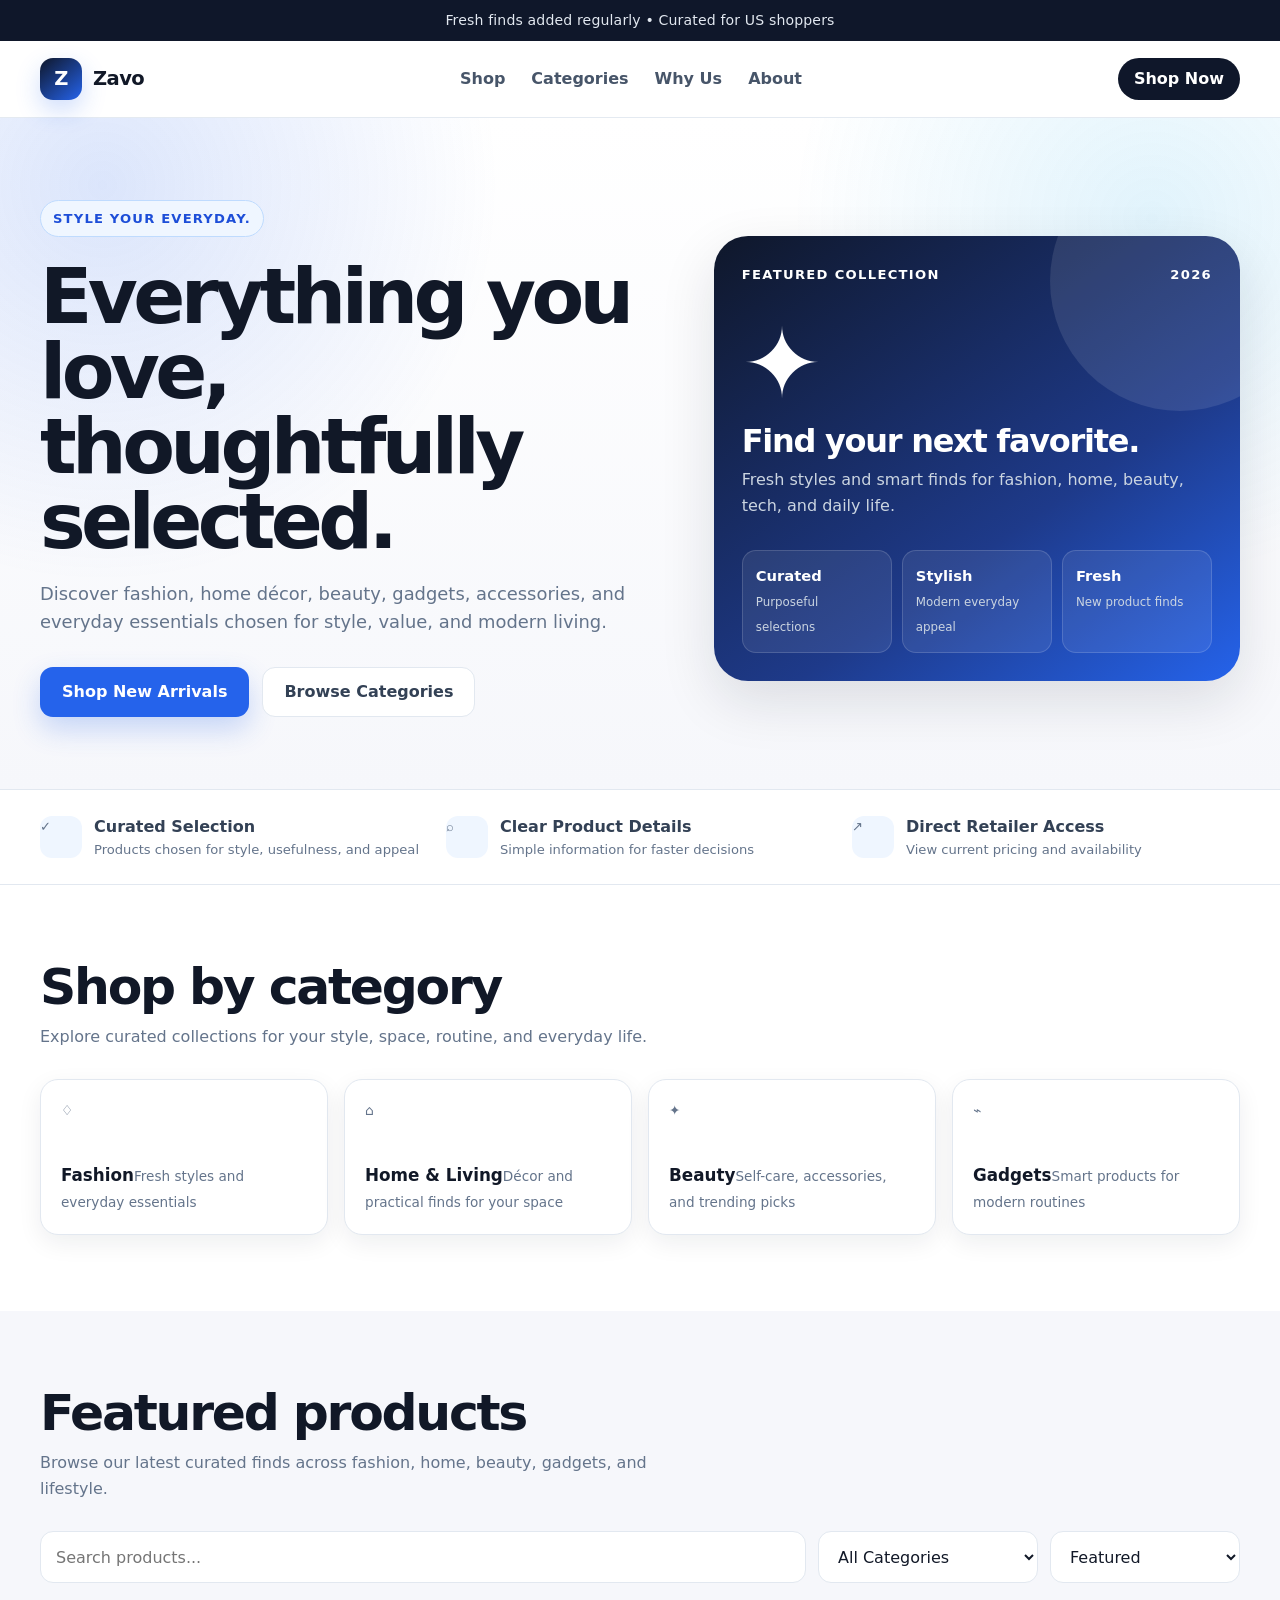
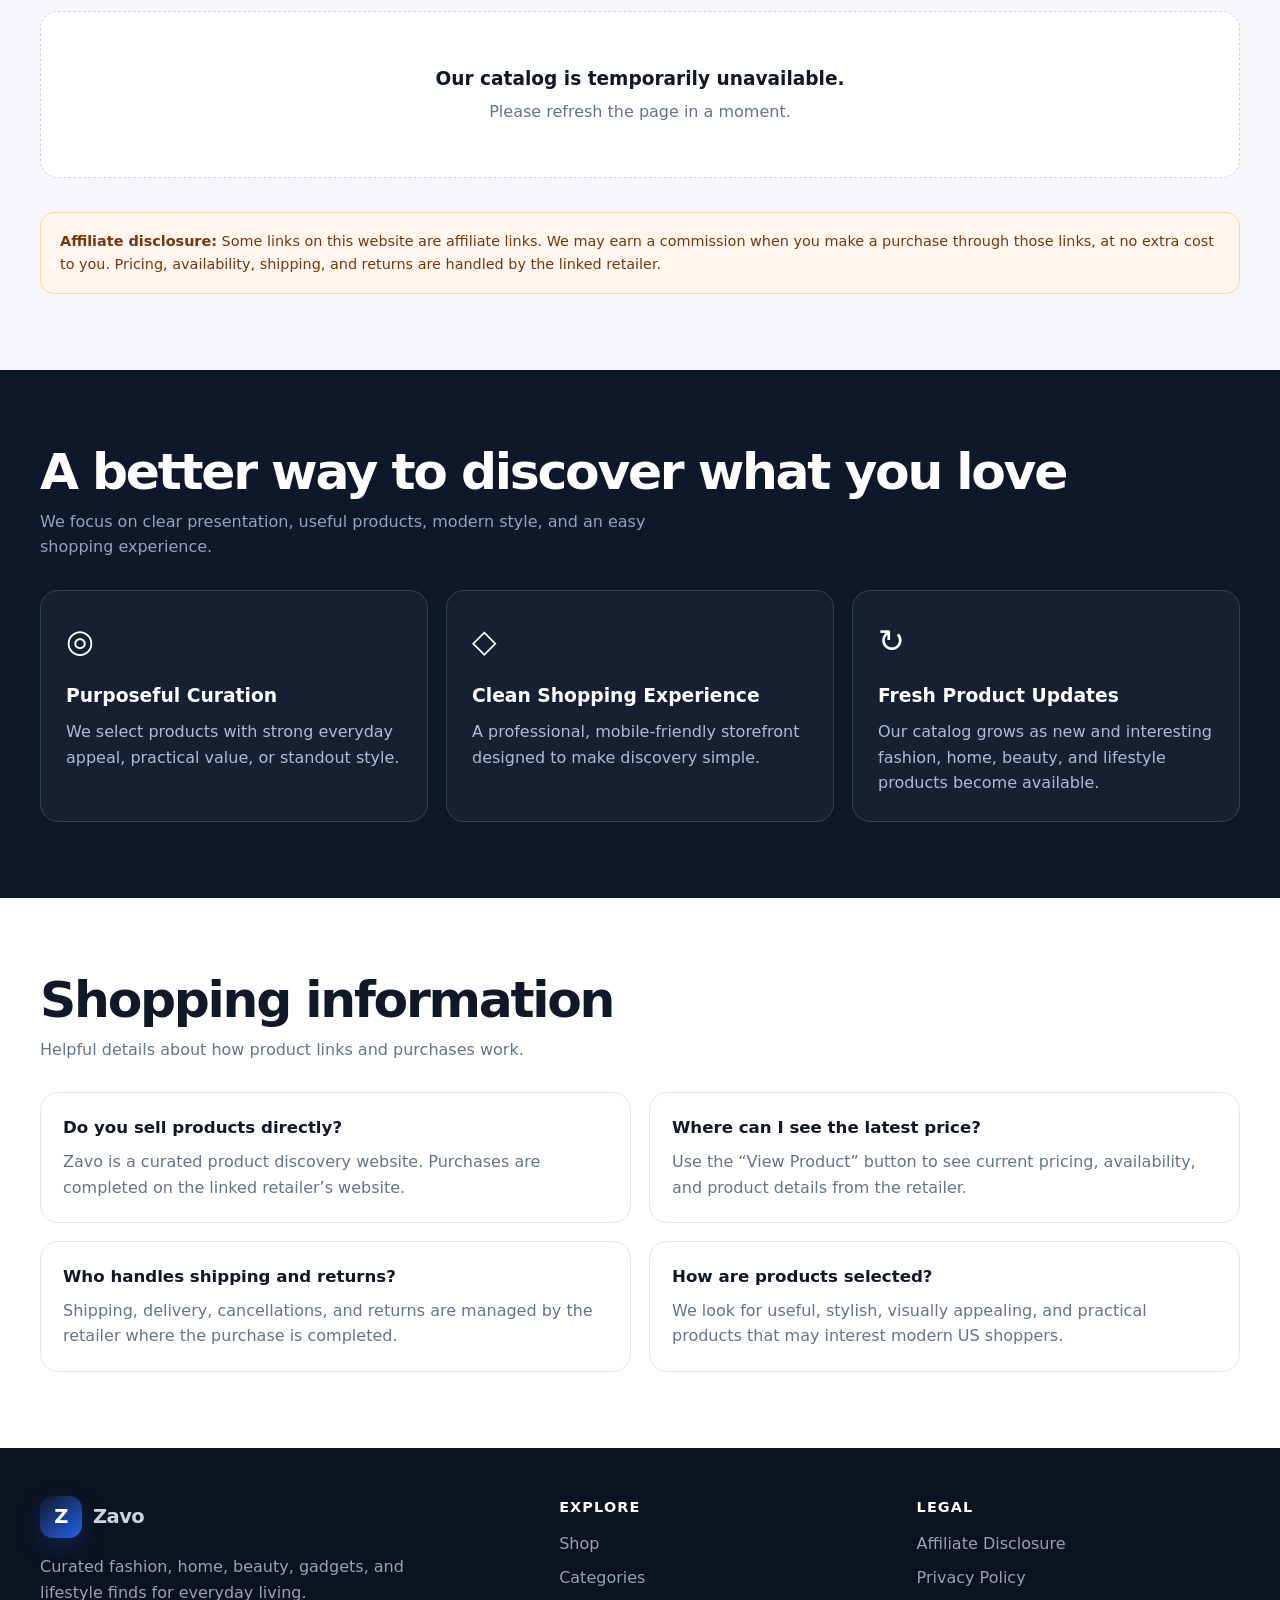
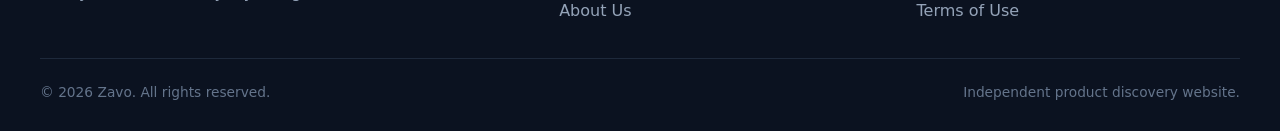
==== index.html @ 2c09951b "Rebrand storefront to Zavo" ====
<!DOCTYPE html>
<html lang="en">
<head>
  <meta charset="UTF-8">
  <meta name="viewport" content="width=device-width, initial-scale=1.0">
  <meta name="description" content="Shop curated fashion, home, beauty, gadgets, and everyday lifestyle products selected for US shoppers.">
  <meta name="robots" content="index, follow">
  <meta property="og:title" content="Zavo | Style Your Everyday">
  <meta property="og:description" content="Discover fashion, home, beauty, gadgets, and lifestyle finds for modern everyday living.">
  <meta property="og:type" content="website">
  <meta name="theme-color" content="#0f172a">
  <title>Zavo | Style Your Everyday</title>
  <link rel="stylesheet" href="styles.css">
  <script type="application/ld+json">
  {
    "@context": "https://schema.org",
    "@type": "WebSite",
    "name": "Zavo",
    "description": "Curated fashion, home, beauty, gadgets, and lifestyle products for everyday living."
  }
  </script>
</head>
<body>
  <div class="announcement">Fresh finds added regularly • Curated for US shoppers</div>

  <header class="site-header">
    <div class="container header-inner">
      <a class="brand" href="index.html" aria-label="Zavo home">
        <span class="brand-mark">Z</span>
        <span>Zavo</span>
      </a>

      <nav class="nav-links" aria-label="Main navigation">
        <a href="#shop">Shop</a>
        <a href="#categories">Categories</a>
        <a href="#why-us">Why Us</a>
        <a href="about.html">About</a>
      </nav>

      <a class="header-cta" href="#shop">Shop Now</a>
    </div>
  </header>

  <main>
    <section class="hero">
      <div class="container hero-grid">
        <div>
          <span class="kicker">Style your everyday.</span>
          <h1>Everything you love, thoughtfully selected.</h1>
          <p class="hero-copy">Discover fashion, home décor, beauty, gadgets, accessories, and everyday essentials chosen for style, value, and modern living.</p>
          <div class="actions">
            <a class="btn btn-primary" href="#shop">Shop New Arrivals</a>
            <a class="btn btn-secondary" href="#categories">Browse Categories</a>
          </div>
        </div>

        <div class="hero-showcase" aria-label="Featured Zavo collection">
          <div class="showcase-top">
            <span>Featured Collection</span>
            <span>2026</span>
          </div>
          <div class="showcase-main">
            <div class="showcase-icon">✦</div>
            <h2>Find your next favorite.</h2>
            <p>Fresh styles and smart finds for fashion, home, beauty, tech, and daily life.</p>
          </div>
          <div class="showcase-foot">
            <div class="showcase-stat"><strong>Curated</strong><span>Purposeful selections</span></div>
            <div class="showcase-stat"><strong>Stylish</strong><span>Modern everyday appeal</span></div>
            <div class="showcase-stat"><strong>Fresh</strong><span>New product finds</span></div>
          </div>
        </div>
      </div>
    </section>

    <section class="trust-strip" aria-label="Shopping information">
      <div class="container trust-grid">
        <div class="trust-item"><span class="trust-icon">✓</span><div>Curated Selection<span>Products chosen for style, usefulness, and appeal</span></div></div>
        <div class="trust-item"><span class="trust-icon">⌕</span><div>Clear Product Details<span>Simple information for faster decisions</span></div></div>
        <div class="trust-item"><span class="trust-icon">↗</span><div>Direct Retailer Access<span>View current pricing and availability</span></div></div>
      </div>
    </section>

    <section id="categories" class="section section-white">
      <div class="container">
        <div class="section-head">
          <div>
            <h2>Shop by category</h2>
            <p>Explore curated collections for your style, space, routine, and everyday life.</p>
          </div>
        </div>

        <div class="category-grid">
          <a class="category-card" href="#shop" data-category="Fashion">
            <span class="category-icon">♢</span>
            <div><strong>Fashion</strong><span>Fresh styles and everyday essentials</span></div>
          </a>
          <a class="category-card" href="#shop" data-category="Home & Living">
            <span class="category-icon">⌂</span>
            <div><strong>Home & Living</strong><span>Décor and practical finds for your space</span></div>
          </a>
          <a class="category-card" href="#shop" data-category="Beauty">
            <span class="category-icon">✦</span>
            <div><strong>Beauty</strong><span>Self-care, accessories, and trending picks</span></div>
          </a>
          <a class="category-card" href="#shop" data-category="Gadgets">
            <span class="category-icon">⌁</span>
            <div><strong>Gadgets</strong><span>Smart products for modern routines</span></div>
          </a>
        </div>
      </div>
    </section>

    <section id="shop" class="section">
      <div class="container">
        <div class="section-head">
          <div>
            <h2>Featured products</h2>
            <p>Browse our latest curated finds across fashion, home, beauty, gadgets, and lifestyle.</p>
          </div>
        </div>

        <div class="shop-toolbar" aria-label="Product filters">
          <input id="searchInput" class="field" type="search" placeholder="Search products..." aria-label="Search products">
          <select id="categoryFilter" class="field" aria-label="Filter by category">
            <option value="all">All Categories</option>
          </select>
          <select id="sortFilter" class="field" aria-label="Sort products">
            <option value="featured">Featured</option>
            <option value="az">Name: A–Z</option>
            <option value="za">Name: Z–A</option>
            <option value="category">By Category</option>
          </select>
        </div>

        <div id="productsGrid" class="products-grid" aria-live="polite">
          <div class="empty-state"><strong>Loading our latest products...</strong>Please wait a moment.</div>
        </div>

        <div class="disclosure-note">
          <strong>Affiliate disclosure:</strong> Some links on this website are affiliate links. We may earn a commission when you make a purchase through those links, at no extra cost to you. Pricing, availability, shipping, and returns are handled by the linked retailer.
        </div>
      </div>
    </section>

    <section id="why-us" class="section section-dark">
      <div class="container">
        <div class="section-head">
          <div>
            <h2>A better way to discover what you love</h2>
            <p>We focus on clear presentation, useful products, modern style, and an easy shopping experience.</p>
          </div>
        </div>

        <div class="value-grid">
          <article class="value-card">
            <div class="value-icon">◎</div>
            <h3>Purposeful Curation</h3>
            <p>We select products with strong everyday appeal, practical value, or standout style.</p>
          </article>
          <article class="value-card">
            <div class="value-icon">◇</div>
            <h3>Clean Shopping Experience</h3>
            <p>A professional, mobile-friendly storefront designed to make discovery simple.</p>
          </article>
          <article class="value-card">
            <div class="value-icon">↻</div>
            <h3>Fresh Product Updates</h3>
            <p>Our catalog grows as new and interesting fashion, home, beauty, and lifestyle products become available.</p>
          </article>
        </div>
      </div>
    </section>

    <section class="section section-white">
      <div class="container">
        <div class="section-head">
          <div>
            <h2>Shopping information</h2>
            <p>Helpful details about how product links and purchases work.</p>
          </div>
        </div>

        <div class="faq-grid">
          <article class="faq-card">
            <h3>Do you sell products directly?</h3>
            <p>Zavo is a curated product discovery website. Purchases are completed on the linked retailer’s website.</p>
          </article>
          <article class="faq-card">
            <h3>Where can I see the latest price?</h3>
            <p>Use the “View Product” button to see current pricing, availability, and product details from the retailer.</p>
          </article>
          <article class="faq-card">
            <h3>Who handles shipping and returns?</h3>
            <p>Shipping, delivery, cancellations, and returns are managed by the retailer where the purchase is completed.</p>
          </article>
          <article class="faq-card">
            <h3>How are products selected?</h3>
            <p>We look for useful, stylish, visually appealing, and practical products that may interest modern US shoppers.</p>
          </article>
        </div>
      </div>
    </section>
  </main>

  <footer class="site-footer">
    <div class="container">
      <div class="footer-grid">
        <div class="footer-brand">
          <a class="brand" href="index.html"><span class="brand-mark">Z</span><span>Zavo</span></a>
          <p>Curated fashion, home, beauty, gadgets, and lifestyle finds for everyday living.</p>
        </div>
        <div>
          <h3 class="footer-title">Explore</h3>
          <div class="footer-links">
            <a href="#shop">Shop</a>
            <a href="#categories">Categories</a>
            <a href="about.html">About Us</a>
          </div>
        </div>
        <div>
          <h3 class="footer-title">Legal</h3>
          <div class="footer-links">
            <a href="disclosure.html">Affiliate Disclosure</a>
            <a href="privacy.html">Privacy Policy</a>
            <a href="terms.html">Terms of Use</a>
          </div>
        </div>
      </div>
      <div class="footer-bottom">
        <span>© <span id="year"></span> Zavo. All rights reserved.</span>
        <span>Independent product discovery website.</span>
      </div>
    </div>
  </footer>

  <script src="site.js" defer></script>
</body>
</html>
---- styles.css ----
:root {
  --bg: #f6f7fb;
  --surface: #ffffff;
  --surface-soft: #f1f4f8;
  --text: #111827;
  --muted: #64748b;
  --line: #e2e8f0;
  --brand: #0f172a;
  --accent: #2563eb;
  --accent-dark: #1d4ed8;
  --success: #0f766e;
  --radius-sm: 12px;
  --radius: 18px;
  --radius-lg: 28px;
  --shadow-sm: 0 8px 24px rgba(15, 23, 42, 0.07);
  --shadow: 0 20px 55px rgba(15, 23, 42, 0.12);
}

* { box-sizing: border-box; }
html { scroll-behavior: smooth; }
body {
  margin: 0;
  color: var(--text);
  background: var(--bg);
  font-family: Inter, ui-sans-serif, system-ui, -apple-system, BlinkMacSystemFont, "Segoe UI", sans-serif;
  line-height: 1.6;
}
a { color: inherit; text-decoration: none; }
img { display: block; width: 100%; }
button, input, select { font: inherit; }
button, a { -webkit-tap-highlight-color: transparent; }

.container { width: min(1200px, calc(100% - 32px)); margin-inline: auto; }
.announcement {
  padding: 9px 16px;
  text-align: center;
  color: #e2e8f0;
  background: var(--brand);
  font-size: 0.88rem;
  letter-spacing: 0.01em;
}

.site-header {
  position: sticky;
  top: 0;
  z-index: 50;
  background: rgba(255, 255, 255, 0.94);
  border-bottom: 1px solid rgba(226, 232, 240, 0.9);
  backdrop-filter: blur(16px);
}
.header-inner {
  min-height: 76px;
  display: flex;
  align-items: center;
  justify-content: space-between;
  gap: 24px;
}
.brand {
  display: inline-flex;
  align-items: center;
  gap: 11px;
  font-weight: 850;
  letter-spacing: -0.03em;
  font-size: 1.22rem;
}
.brand-mark {
  width: 42px;
  height: 42px;
  display: grid;
  place-items: center;
  border-radius: 13px;
  color: #fff;
  background: linear-gradient(140deg, #0f172a, #2563eb);
  box-shadow: 0 10px 24px rgba(37, 99, 235, 0.22);
}
.nav-links { display: flex; align-items: center; gap: 26px; color: #475569; font-weight: 650; }
.nav-links a:hover { color: var(--accent); }
.header-cta {
  display: inline-flex;
  align-items: center;
  justify-content: center;
  min-height: 42px;
  padding: 0 16px;
  border-radius: 999px;
  color: #fff;
  background: var(--brand);
  font-weight: 750;
}

.hero {
  overflow: hidden;
  background:
    radial-gradient(circle at 8% 10%, rgba(37, 99, 235, 0.16), transparent 30%),
    radial-gradient(circle at 90% 15%, rgba(14, 165, 233, 0.12), transparent 28%),
    linear-gradient(180deg, #ffffff 0%, #f6f7fb 100%);
}
.hero-grid {
  min-height: 620px;
  padding: 82px 0 72px;
  display: grid;
  grid-template-columns: 1.08fr 0.92fr;
  align-items: center;
  gap: 56px;
}
.kicker {
  display: inline-flex;
  align-items: center;
  gap: 8px;
  padding: 7px 12px;
  border: 1px solid #bfdbfe;
  border-radius: 999px;
  color: #1d4ed8;
  background: #eff6ff;
  font-size: 0.82rem;
  font-weight: 850;
  text-transform: uppercase;
  letter-spacing: 0.09em;
}
h1, h2, h3 { color: var(--text); }
h1 {
  max-width: 760px;
  margin: 22px 0 20px;
  font-size: clamp(2.7rem, 6vw, 5.25rem);
  line-height: 0.98;
  letter-spacing: -0.06em;
}
.hero-copy { max-width: 690px; margin: 0 0 30px; color: var(--muted); font-size: 1.12rem; }
.actions { display: flex; flex-wrap: wrap; gap: 13px; }
.btn {
  min-height: 50px;
  padding: 0 21px;
  display: inline-flex;
  align-items: center;
  justify-content: center;
  gap: 8px;
  border: 1px solid transparent;
  border-radius: 13px;
  cursor: pointer;
  font-weight: 800;
  transition: transform 0.2s ease, box-shadow 0.2s ease, background 0.2s ease;
}
.btn:hover { transform: translateY(-2px); }
.btn-primary { color: #fff; background: var(--accent); box-shadow: 0 12px 28px rgba(37, 99, 235, 0.24); }
.btn-primary:hover { background: var(--accent-dark); }
.btn-secondary { color: #334155; background: #fff; border-color: var(--line); }

.hero-showcase {
  position: relative;
  min-height: 445px;
  padding: 28px;
  display: flex;
  flex-direction: column;
  justify-content: space-between;
  overflow: hidden;
  color: #fff;
  border-radius: 34px;
  background: linear-gradient(145deg, #0f172a, #1e3a8a 62%, #2563eb);
  box-shadow: var(--shadow);
}
.hero-showcase::before {
  content: "";
  position: absolute;
  width: 260px;
  height: 260px;
  right: -70px;
  top: -85px;
  border-radius: 50%;
  background: rgba(255, 255, 255, 0.1);
}
.showcase-top, .showcase-main, .showcase-foot { position: relative; z-index: 1; }
.showcase-top { display: flex; justify-content: space-between; gap: 12px; font-size: 0.82rem; font-weight: 800; text-transform: uppercase; letter-spacing: 0.1em; }
.showcase-icon { font-size: 6rem; line-height: 1; }
.showcase-main h2 { margin: 12px 0 8px; color: #fff; font-size: 2rem; line-height: 1.08; letter-spacing: -0.04em; }
.showcase-main p { margin: 0; color: #cbd5e1; }
.showcase-foot { display: grid; grid-template-columns: repeat(3, 1fr); gap: 10px; }
.showcase-stat { padding: 13px; border: 1px solid rgba(255,255,255,0.15); border-radius: 14px; background: rgba(255,255,255,0.08); }
.showcase-stat strong { display: block; font-size: 0.92rem; }
.showcase-stat span { color: #cbd5e1; font-size: 0.74rem; }

.trust-strip { background: #fff; border-block: 1px solid var(--line); }
.trust-grid { min-height: 94px; display: grid; grid-template-columns: repeat(3, 1fr); align-items: center; gap: 18px; }
.trust-item { display: flex; align-items: center; gap: 12px; color: #334155; font-weight: 750; }
.trust-icon { width: 42px; height: 42px; display: grid; place-items: center; border-radius: 12px; background: #eff6ff; }
.trust-item span { display: block; color: var(--muted); font-size: 0.82rem; font-weight: 500; }

.section { padding: 76px 0; }
.section-white { background: #fff; }
.section-dark { color: #fff; background: var(--brand); }
.section-head { display: flex; align-items: end; justify-content: space-between; gap: 28px; margin-bottom: 30px; }
.section-head h2 { margin: 0; font-size: clamp(2rem, 4vw, 3.15rem); line-height: 1.05; letter-spacing: -0.045em; }
.section-head p { max-width: 620px; margin: 10px 0 0; color: var(--muted); }
.section-dark .section-head h2 { color: #fff; }
.section-dark .section-head p { color: #94a3b8; }

.category-grid { display: grid; grid-template-columns: repeat(4, 1fr); gap: 16px; }
.category-card {
  min-height: 156px;
  padding: 20px;
  display: flex;
  flex-direction: column;
  justify-content: space-between;
  border: 1px solid var(--line);
  border-radius: var(--radius);
  background: var(--surface);
  box-shadow: var(--shadow-sm);
  transition: transform .2s ease, border-color .2s ease;
}
.category-card:hover { transform: translateY(-4px); border-color: #93c5fd; }
.category-icon { font-size: 2rem; }
.category-card strong { font-size: 1.05rem; }
.category-card span { color: var(--muted); font-size: .85rem; }

.shop-toolbar { display: grid; grid-template-columns: 1fr 220px 190px; gap: 12px; margin-bottom: 28px; }
.field {
  width: 100%;
  min-height: 52px;
  padding: 0 15px;
  color: var(--text);
  border: 1px solid var(--line);
  border-radius: 13px;
  outline: none;
  background: #fff;
}
.field:focus { border-color: #60a5fa; box-shadow: 0 0 0 4px rgba(37, 99, 235, 0.11); }

.products-grid { display: grid; grid-template-columns: repeat(3, minmax(0, 1fr)); gap: 24px; }
.product-card {
  display: flex;
  flex-direction: column;
  overflow: hidden;
  border: 1px solid var(--line);
  border-radius: var(--radius);
  background: var(--surface);
  box-shadow: var(--shadow-sm);
  transition: transform .22s ease, box-shadow .22s ease;
}
.product-card:hover { transform: translateY(-6px); box-shadow: var(--shadow); }
.product-media { position: relative; aspect-ratio: 4 / 3; overflow: hidden; background: var(--surface-soft); }
.product-media img { height: 100%; object-fit: cover; transition: transform .35s ease; }
.product-card:hover .product-media img { transform: scale(1.035); }
.product-badge { position: absolute; left: 14px; top: 14px; padding: 6px 10px; color: #fff; background: rgba(15,23,42,.9); border-radius: 999px; font-size: .72rem; font-weight: 850; text-transform: uppercase; letter-spacing: .06em; }
.product-body { padding: 20px; display: flex; flex-direction: column; flex: 1; }
.product-category { color: var(--accent); font-size: .76rem; font-weight: 850; text-transform: uppercase; letter-spacing: .08em; }
.product-title { margin: 7px 0 9px; font-size: 1.16rem; line-height: 1.35; letter-spacing: -.015em; }
.product-description { margin: 0 0 18px; color: var(--muted); font-size: .93rem; }
.product-meta { margin-top: auto; padding-top: 5px; display: flex; align-items: center; justify-content: space-between; gap: 12px; }
.product-price { font-weight: 850; color: #0f172a; }
.product-link { min-height: 42px; padding: 0 15px; }
.empty-state { grid-column: 1 / -1; padding: 52px 24px; text-align: center; color: var(--muted); border: 1px dashed #cbd5e1; border-radius: var(--radius); background: #fff; }
.empty-state strong { display: block; margin-bottom: 5px; color: var(--text); font-size: 1.16rem; }

.value-grid { display: grid; grid-template-columns: repeat(3, 1fr); gap: 18px; }
.value-card { padding: 25px; border: 1px solid #334155; border-radius: var(--radius); background: #172033; }
.value-card h3 { margin: 14px 0 8px; color: #fff; }
.value-card p { margin: 0; color: #aebbd0; }
.value-icon { font-size: 2rem; }

.faq-grid { display: grid; grid-template-columns: repeat(2, 1fr); gap: 18px; }
.faq-card { padding: 22px; border: 1px solid var(--line); border-radius: var(--radius); background: #fff; }
.faq-card h3 { margin: 0 0 7px; font-size: 1.04rem; }
.faq-card p { margin: 0; color: var(--muted); }

.disclosure-note { margin-top: 34px; padding: 17px 19px; color: #78350f; border: 1px solid #fed7aa; border-radius: 14px; background: #fff7ed; font-size: .9rem; }

.site-footer { padding: 48px 0 28px; color: #cbd5e1; background: #0b1220; }
.footer-grid { display: grid; grid-template-columns: 1.2fr .8fr .8fr; gap: 34px; }
.footer-brand p { max-width: 420px; color: #94a3b8; }
.footer-title { margin: 0 0 12px; color: #fff; font-size: .9rem; text-transform: uppercase; letter-spacing: .08em; }
.footer-links { display: grid; gap: 8px; color: #94a3b8; }
.footer-links a:hover { color: #fff; }
.footer-bottom { margin-top: 34px; padding-top: 22px; display: flex; justify-content: space-between; gap: 20px; color: #64748b; border-top: 1px solid #1e293b; font-size: .86rem; }

.page-hero { padding: 72px 0 46px; background: #fff; border-bottom: 1px solid var(--line); }
.page-hero h1 { max-width: 900px; margin: 0 0 12px; font-size: clamp(2.4rem, 5vw, 4.2rem); }
.page-hero p { max-width: 760px; margin: 0; color: var(--muted); }
.content-card { max-width: 900px; margin: 0 auto; padding: 36px; border: 1px solid var(--line); border-radius: var(--radius); background: #fff; box-shadow: var(--shadow-sm); }
.content-card h2 { margin-top: 30px; }
.content-card h2:first-child { margin-top: 0; }
.content-card p, .content-card li { color: #475569; }
.content-card a { color: var(--accent); text-decoration: underline; }

@media (max-width: 960px) {
  .hero-grid { grid-template-columns: 1fr; min-height: auto; }
  .hero-showcase { min-height: 380px; }
  .products-grid { grid-template-columns: repeat(2, minmax(0, 1fr)); }
  .category-grid { grid-template-columns: repeat(2, 1fr); }
  .footer-grid { grid-template-columns: 1fr 1fr; }
  .footer-brand { grid-column: 1 / -1; }
}

@media (max-width: 720px) {
  .nav-links, .header-cta { display: none; }
  .hero-grid { padding: 58px 0 54px; gap: 36px; }
  .hero-showcase { min-height: 350px; }
  .showcase-foot { grid-template-columns: 1fr; }
  .trust-grid, .value-grid, .faq-grid, .products-grid, .shop-toolbar, .category-grid, .footer-grid { grid-template-columns: 1fr; }
  .trust-grid { padding: 20px 0; }
  .section { padding: 58px 0; }
  .section-head { display: block; }
  .product-meta { align-items: stretch; flex-direction: column; }
  .footer-brand { grid-column: auto; }
  .footer-bottom { flex-direction: column; }
  .content-card { padding: 24px; }
}
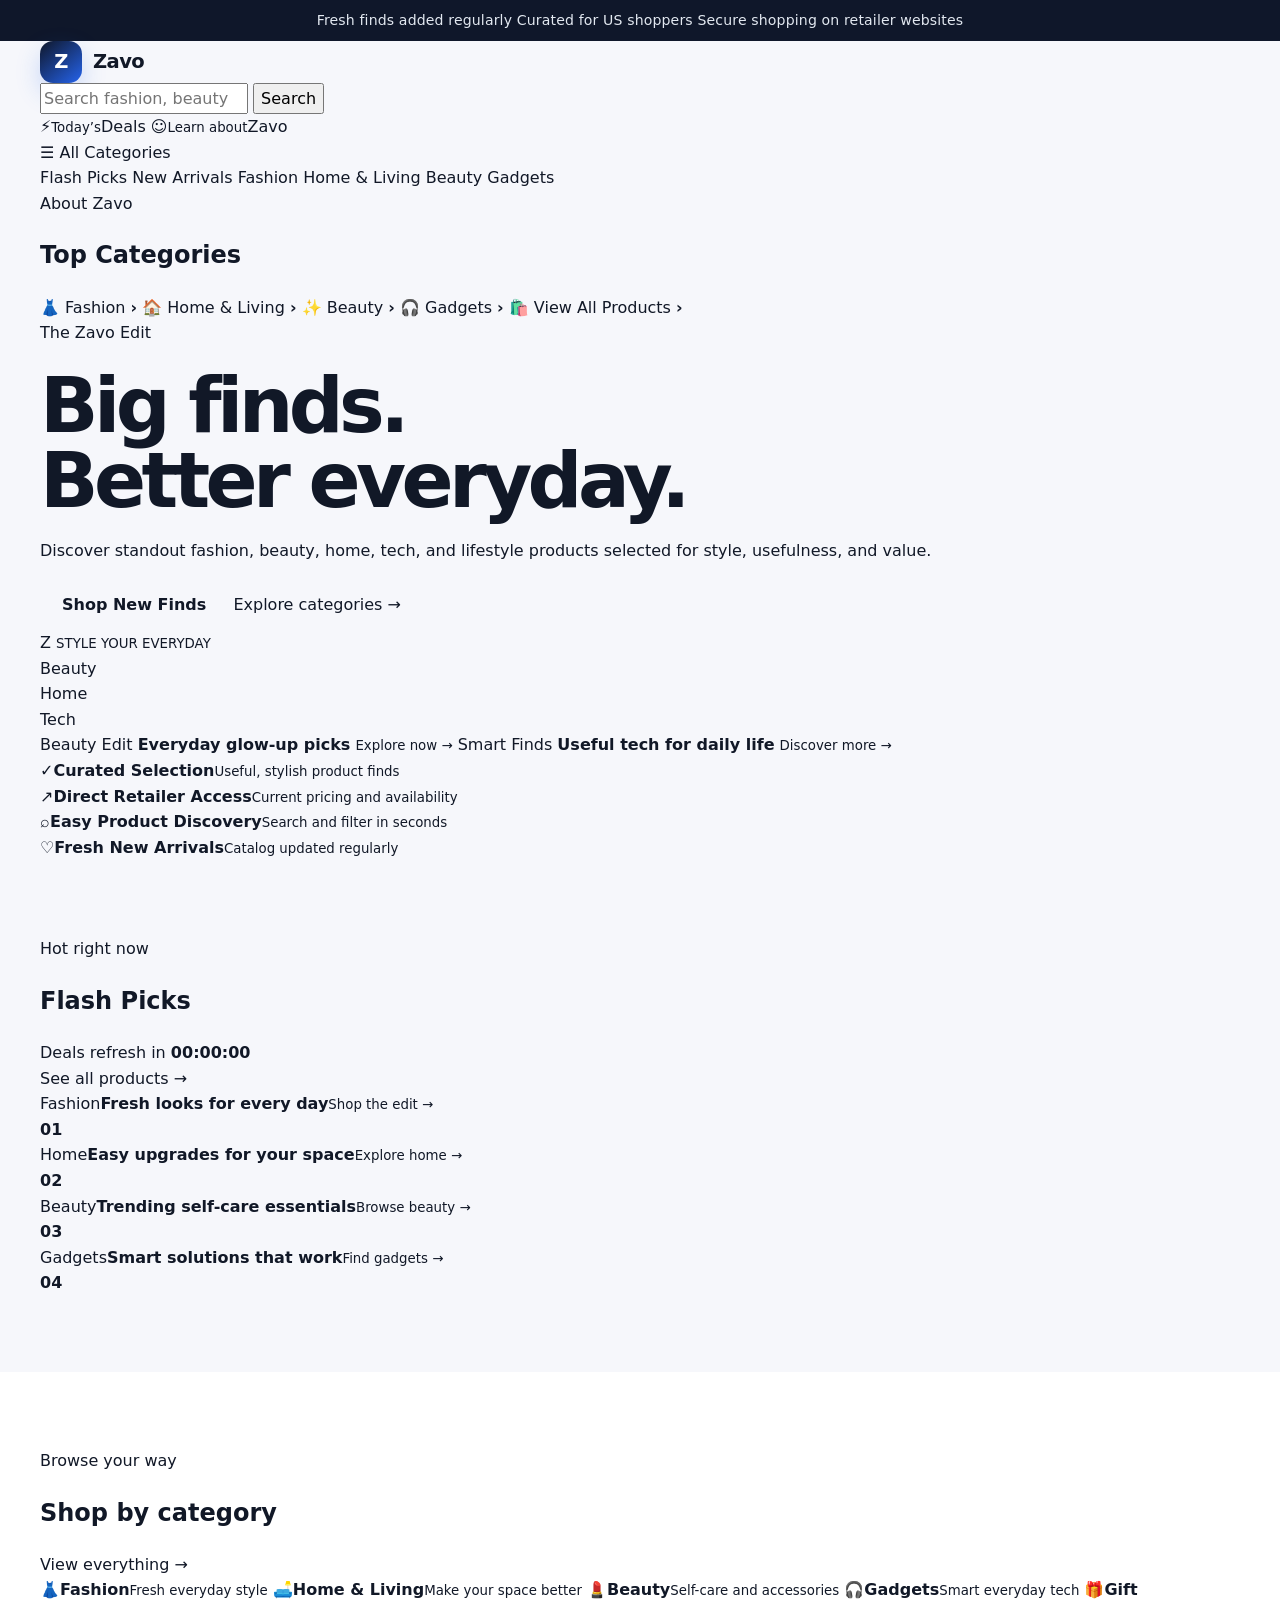
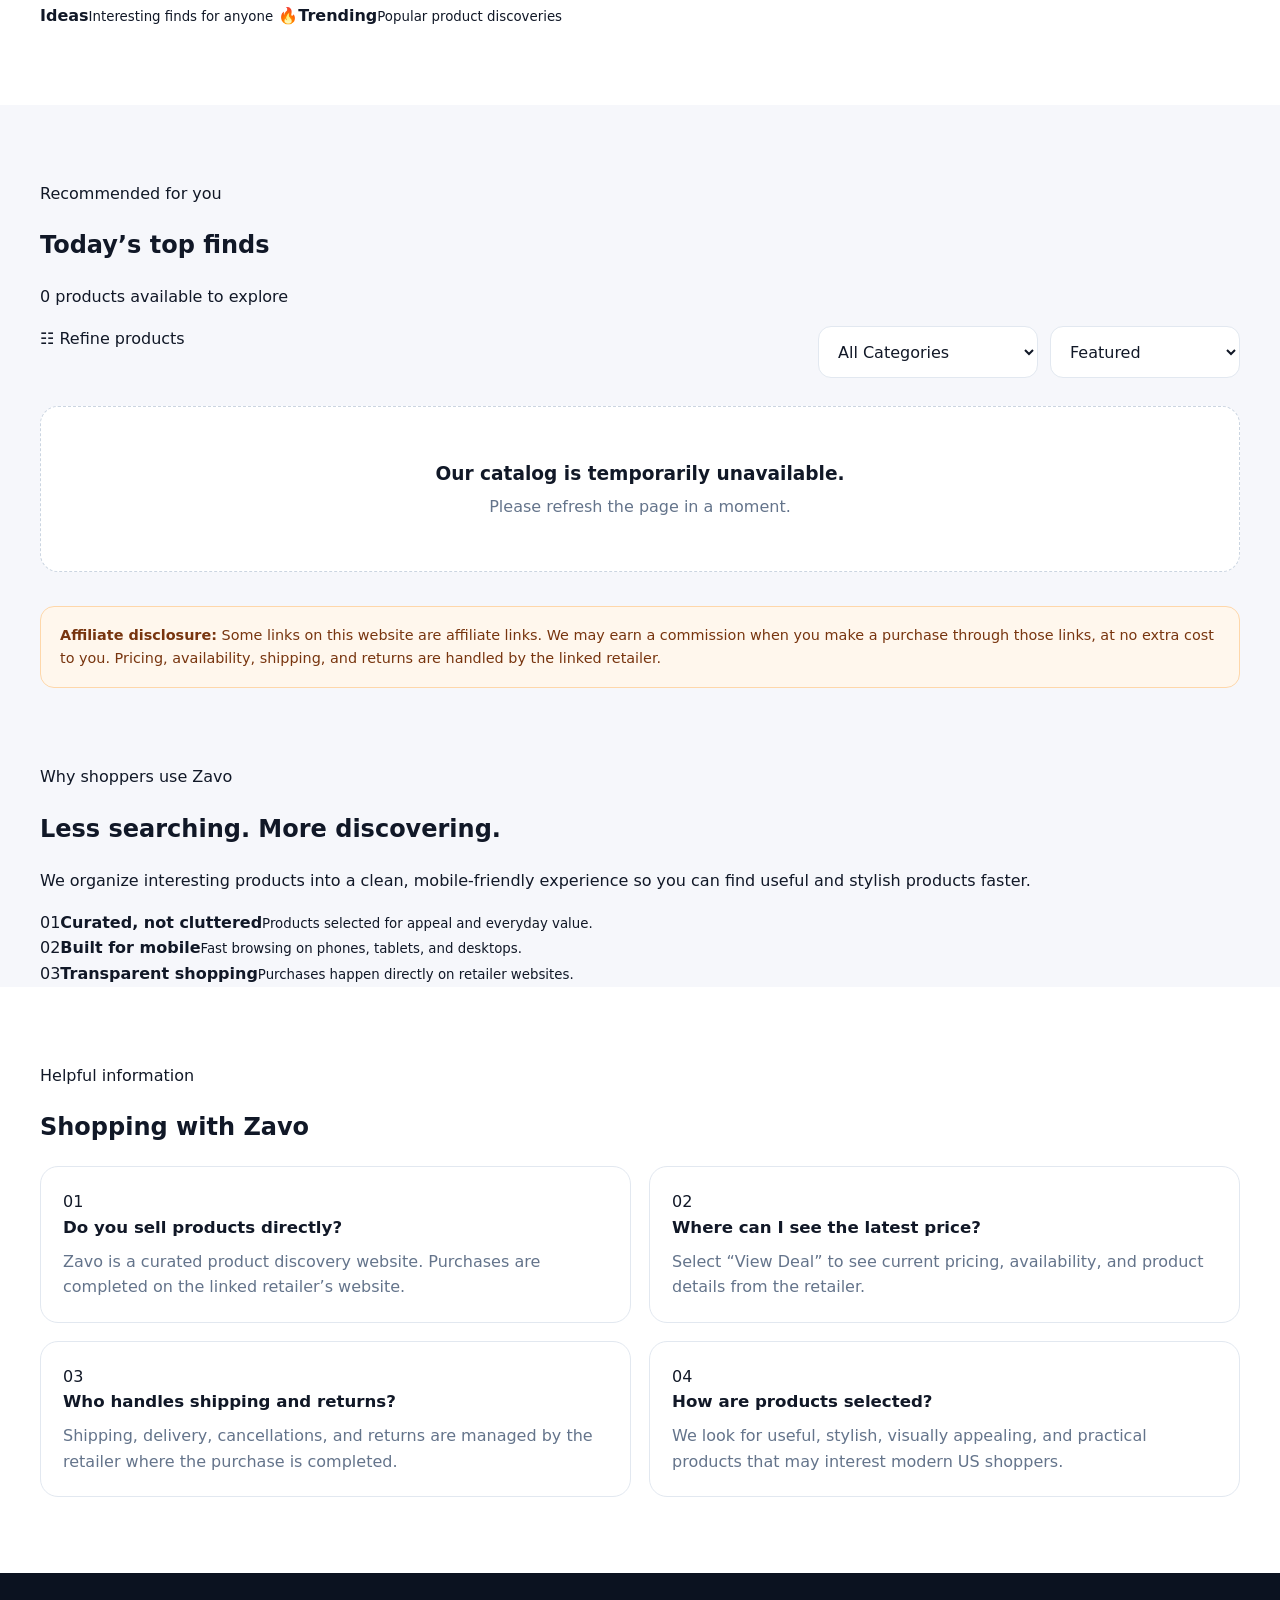
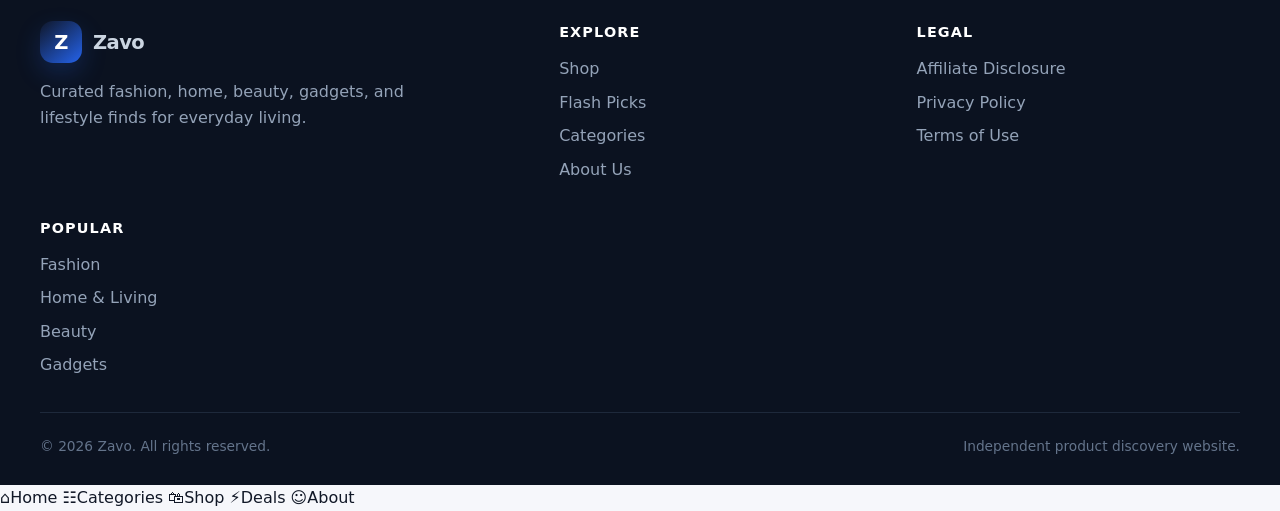
==== commit c3549ccb: "Redesign Zavo homepage as modern orange marketplace" ====
--- a/index.html
+++ b/index.html
@@ -3,125 +3,199 @@
 <head>
   <meta charset="UTF-8">
   <meta name="viewport" content="width=device-width, initial-scale=1.0">
-  <meta name="description" content="Shop curated fashion, home, beauty, gadgets, and everyday lifestyle products selected for US shoppers.">
+  <meta name="description" content="Discover curated fashion, beauty, home, gadgets, and everyday lifestyle products on Zavo.">
   <meta name="robots" content="index, follow">
-  <meta property="og:title" content="Zavo | Style Your Everyday">
-  <meta property="og:description" content="Discover fashion, home, beauty, gadgets, and lifestyle finds for modern everyday living.">
+  <meta property="og:title" content="Zavo | Big Finds for Everyday Life">
+  <meta property="og:description" content="Shop curated fashion, beauty, home, gadgets, accessories, and everyday finds.">
   <meta property="og:type" content="website">
-  <meta name="theme-color" content="#0f172a">
-  <title>Zavo | Style Your Everyday</title>
+  <meta name="theme-color" content="#ff5a1f">
+  <title>Zavo | Big Finds for Everyday Life</title>
   <link rel="stylesheet" href="styles.css">
   <script type="application/ld+json">
   {
     "@context": "https://schema.org",
     "@type": "WebSite",
     "name": "Zavo",
-    "description": "Curated fashion, home, beauty, gadgets, and lifestyle products for everyday living."
+    "description": "Curated fashion, beauty, home, gadgets, and lifestyle products for everyday living.",
+    "potentialAction": {
+      "@type": "SearchAction",
+      "target": "https://zeshan37405.github.io/smart-gadget-site/?q={search_term_string}",
+      "query-input": "required name=search_term_string"
+    }
   }
   </script>
 </head>
 <body>
-  <div class="announcement">Fresh finds added regularly • Curated for US shoppers</div>
-
-  <header class="site-header">
-    <div class="container header-inner">
-      <a class="brand" href="index.html" aria-label="Zavo home">
+  <div class="announcement">
+    <div class="container announcement-inner">
+      <span>Fresh finds added regularly</span>
+      <span class="announcement-highlight">Curated for US shoppers</span>
+      <span>Secure shopping on retailer websites</span>
+    </div>
+  </div>
+
+  <header class="market-header">
+    <div class="container market-header-main">
+      <a class="brand market-brand" href="index.html" aria-label="Zavo home">
         <span class="brand-mark">Z</span>
-        <span>Zavo</span>
+        <span class="brand-word">Zavo</span>
       </a>
 
-      <nav class="nav-links" aria-label="Main navigation">
-        <a href="#shop">Shop</a>
-        <a href="#categories">Categories</a>
-        <a href="#why-us">Why Us</a>
-        <a href="about.html">About</a>
-      </nav>
-
-      <a class="header-cta" href="#shop">Shop Now</a>
+      <form class="market-search" id="searchForm" role="search">
+        <input id="searchInput" type="search" placeholder="Search fashion, beauty, home, gadgets..." aria-label="Search products">
+        <button type="submit" aria-label="Search">Search</button>
+      </form>
+
+      <div class="header-actions" aria-label="Quick links">
+        <a href="#deals"><span class="action-icon">⚡</span><span><small>Today’s</small>Deals</span></a>
+        <a href="about.html"><span class="action-icon">☺</span><span><small>Learn about</small>Zavo</span></a>
+      </div>
+    </div>
+
+    <div class="market-nav-wrap">
+      <div class="container market-nav">
+        <a class="departments-link" href="#categories"><span>☰</span> All Categories</a>
+        <nav aria-label="Main navigation">
+          <a href="#deals">Flash Picks</a>
+          <a href="#shop">New Arrivals</a>
+          <a href="#categories">Fashion</a>
+          <a href="#categories">Home & Living</a>
+          <a href="#categories">Beauty</a>
+          <a href="#categories">Gadgets</a>
+        </nav>
+        <a class="nav-about" href="about.html">About Zavo</a>
+      </div>
     </div>
   </header>
 
   <main>
-    <section class="hero">
-      <div class="container hero-grid">
-        <div>
-          <span class="kicker">Style your everyday.</span>
-          <h1>Everything you love, thoughtfully selected.</h1>
-          <p class="hero-copy">Discover fashion, home décor, beauty, gadgets, accessories, and everyday essentials chosen for style, value, and modern living.</p>
-          <div class="actions">
-            <a class="btn btn-primary" href="#shop">Shop New Arrivals</a>
-            <a class="btn btn-secondary" href="#categories">Browse Categories</a>
-          </div>
-        </div>
-
-        <div class="hero-showcase" aria-label="Featured Zavo collection">
-          <div class="showcase-top">
-            <span>Featured Collection</span>
-            <span>2026</span>
-          </div>
-          <div class="showcase-main">
-            <div class="showcase-icon">✦</div>
-            <h2>Find your next favorite.</h2>
-            <p>Fresh styles and smart finds for fashion, home, beauty, tech, and daily life.</p>
-          </div>
-          <div class="showcase-foot">
-            <div class="showcase-stat"><strong>Curated</strong><span>Purposeful selections</span></div>
-            <div class="showcase-stat"><strong>Stylish</strong><span>Modern everyday appeal</span></div>
-            <div class="showcase-stat"><strong>Fresh</strong><span>New product finds</span></div>
-          </div>
-        </div>
-      </div>
-    </section>
-
-    <section class="trust-strip" aria-label="Shopping information">
-      <div class="container trust-grid">
-        <div class="trust-item"><span class="trust-icon">✓</span><div>Curated Selection<span>Products chosen for style, usefulness, and appeal</span></div></div>
-        <div class="trust-item"><span class="trust-icon">⌕</span><div>Clear Product Details<span>Simple information for faster decisions</span></div></div>
-        <div class="trust-item"><span class="trust-icon">↗</span><div>Direct Retailer Access<span>View current pricing and availability</span></div></div>
+    <section class="marketplace-hero">
+      <div class="container marketplace-grid">
+        <aside class="category-sidebar" aria-label="Popular categories">
+          <h2>Top Categories</h2>
+          <a href="#shop" data-category="Fashion"><span>👗</span> Fashion <b>›</b></a>
+          <a href="#shop" data-category="Home & Living"><span>🏠</span> Home & Living <b>›</b></a>
+          <a href="#shop" data-category="Beauty"><span>✨</span> Beauty <b>›</b></a>
+          <a href="#shop" data-category="Gadgets"><span>🎧</span> Gadgets <b>›</b></a>
+          <a href="#shop"><span>🛍️</span> View All Products <b>›</b></a>
+        </aside>
+
+        <div class="hero-banner">
+          <div class="hero-content">
+            <span class="hero-label">The Zavo Edit</span>
+            <h1>Big finds.<br>Better everyday.</h1>
+            <p>Discover standout fashion, beauty, home, tech, and lifestyle products selected for style, usefulness, and value.</p>
+            <div class="hero-actions">
+              <a class="btn btn-light" href="#shop">Shop New Finds</a>
+              <a class="hero-text-link" href="#categories">Explore categories →</a>
+            </div>
+          </div>
+
+          <div class="hero-visual" aria-hidden="true">
+            <div class="shopping-orbit orbit-one"></div>
+            <div class="shopping-orbit orbit-two"></div>
+            <div class="shopping-bag">
+              <span>Z</span>
+              <small>STYLE YOUR EVERYDAY</small>
+            </div>
+            <div class="floating-tag tag-one">Beauty</div>
+            <div class="floating-tag tag-two">Home</div>
+            <div class="floating-tag tag-three">Tech</div>
+          </div>
+        </div>
+
+        <div class="promo-stack">
+          <a class="promo-card promo-card-light" href="#shop" data-category="Beauty">
+            <span class="promo-kicker">Beauty Edit</span>
+            <strong>Everyday glow-up picks</strong>
+            <small>Explore now →</small>
+          </a>
+          <a class="promo-card promo-card-dark" href="#shop" data-category="Gadgets">
+            <span class="promo-kicker">Smart Finds</span>
+            <strong>Useful tech for daily life</strong>
+            <small>Discover more →</small>
+          </a>
+        </div>
+      </div>
+    </section>
+
+    <section class="service-strip" aria-label="Shopping benefits">
+      <div class="container service-grid">
+        <div><span>✓</span><strong>Curated Selection</strong><small>Useful, stylish product finds</small></div>
+        <div><span>↗</span><strong>Direct Retailer Access</strong><small>Current pricing and availability</small></div>
+        <div><span>⌕</span><strong>Easy Product Discovery</strong><small>Search and filter in seconds</small></div>
+        <div><span>♡</span><strong>Fresh New Arrivals</strong><small>Catalog updated regularly</small></div>
+      </div>
+    </section>
+
+    <section id="deals" class="section deals-section">
+      <div class="container">
+        <div class="market-section-head">
+          <div>
+            <span class="eyebrow">Hot right now</span>
+            <h2>Flash Picks</h2>
+          </div>
+          <div class="deal-timer" aria-label="Deals refresh countdown">
+            <span>Deals refresh in</span>
+            <strong id="dealCountdown">00:00:00</strong>
+          </div>
+          <a href="#shop">See all products →</a>
+        </div>
+
+        <div class="flash-grid">
+          <a class="flash-card flash-fashion" href="#shop" data-category="Fashion">
+            <div><span>Fashion</span><strong>Fresh looks for every day</strong><small>Shop the edit →</small></div>
+            <b>01</b>
+          </a>
+          <a class="flash-card flash-home" href="#shop" data-category="Home & Living">
+            <div><span>Home</span><strong>Easy upgrades for your space</strong><small>Explore home →</small></div>
+            <b>02</b>
+          </a>
+          <a class="flash-card flash-beauty" href="#shop" data-category="Beauty">
+            <div><span>Beauty</span><strong>Trending self-care essentials</strong><small>Browse beauty →</small></div>
+            <b>03</b>
+          </a>
+          <a class="flash-card flash-tech" href="#shop" data-category="Gadgets">
+            <div><span>Gadgets</span><strong>Smart solutions that work</strong><small>Find gadgets →</small></div>
+            <b>04</b>
+          </a>
+        </div>
       </div>
     </section>
 
     <section id="categories" class="section section-white">
       <div class="container">
-        <div class="section-head">
-          <div>
+        <div class="market-section-head simple-head">
+          <div>
+            <span class="eyebrow">Browse your way</span>
             <h2>Shop by category</h2>
-            <p>Explore curated collections for your style, space, routine, and everyday life.</p>
-          </div>
-        </div>
-
-        <div class="category-grid">
-          <a class="category-card" href="#shop" data-category="Fashion">
-            <span class="category-icon">♢</span>
-            <div><strong>Fashion</strong><span>Fresh styles and everyday essentials</span></div>
-          </a>
-          <a class="category-card" href="#shop" data-category="Home & Living">
-            <span class="category-icon">⌂</span>
-            <div><strong>Home & Living</strong><span>Décor and practical finds for your space</span></div>
-          </a>
-          <a class="category-card" href="#shop" data-category="Beauty">
-            <span class="category-icon">✦</span>
-            <div><strong>Beauty</strong><span>Self-care, accessories, and trending picks</span></div>
-          </a>
-          <a class="category-card" href="#shop" data-category="Gadgets">
-            <span class="category-icon">⌁</span>
-            <div><strong>Gadgets</strong><span>Smart products for modern routines</span></div>
-          </a>
-        </div>
-      </div>
-    </section>
-
-    <section id="shop" class="section">
-      <div class="container">
-        <div class="section-head">
-          <div>
-            <h2>Featured products</h2>
-            <p>Browse our latest curated finds across fashion, home, beauty, gadgets, and lifestyle.</p>
+          </div>
+          <a href="#shop">View everything →</a>
+        </div>
+
+        <div class="round-category-grid">
+          <a class="round-category" href="#shop" data-category="Fashion"><span>👗</span><strong>Fashion</strong><small>Fresh everyday style</small></a>
+          <a class="round-category" href="#shop" data-category="Home & Living"><span>🛋️</span><strong>Home & Living</strong><small>Make your space better</small></a>
+          <a class="round-category" href="#shop" data-category="Beauty"><span>💄</span><strong>Beauty</strong><small>Self-care and accessories</small></a>
+          <a class="round-category" href="#shop" data-category="Gadgets"><span>🎧</span><strong>Gadgets</strong><small>Smart everyday tech</small></a>
+          <a class="round-category" href="#shop"><span>🎁</span><strong>Gift Ideas</strong><small>Interesting finds for anyone</small></a>
+          <a class="round-category" href="#shop"><span>🔥</span><strong>Trending</strong><small>Popular product discoveries</small></a>
+        </div>
+      </div>
+    </section>
+
+    <section id="shop" class="section product-market-section">
+      <div class="container">
+        <div class="market-section-head simple-head product-heading">
+          <div>
+            <span class="eyebrow">Recommended for you</span>
+            <h2>Today’s top finds</h2>
+            <p><span id="productCount">0</span> products available to explore</p>
           </div>
         </div>
 
         <div class="shop-toolbar" aria-label="Product filters">
-          <input id="searchInput" class="field" type="search" placeholder="Search products..." aria-label="Search products">
+          <div class="toolbar-label"><span>☷</span> Refine products</div>
           <select id="categoryFilter" class="field" aria-label="Filter by category">
             <option value="all">All Categories</option>
           </select>
@@ -134,7 +208,7 @@
         </div>
 
         <div id="productsGrid" class="products-grid" aria-live="polite">
-          <div class="empty-state"><strong>Loading our latest products...</strong>Please wait a moment.</div>
+          <div class="empty-state"><strong>Loading the latest Zavo finds...</strong>Please wait a moment.</div>
         </div>
 
         <div class="disclosure-note">
@@ -143,96 +217,62 @@
       </div>
     </section>
 
-    <section id="why-us" class="section section-dark">
-      <div class="container">
-        <div class="section-head">
-          <div>
-            <h2>A better way to discover what you love</h2>
-            <p>We focus on clear presentation, useful products, modern style, and an easy shopping experience.</p>
-          </div>
-        </div>
-
-        <div class="value-grid">
-          <article class="value-card">
-            <div class="value-icon">◎</div>
-            <h3>Purposeful Curation</h3>
-            <p>We select products with strong everyday appeal, practical value, or standout style.</p>
-          </article>
-          <article class="value-card">
-            <div class="value-icon">◇</div>
-            <h3>Clean Shopping Experience</h3>
-            <p>A professional, mobile-friendly storefront designed to make discovery simple.</p>
-          </article>
-          <article class="value-card">
-            <div class="value-icon">↻</div>
-            <h3>Fresh Product Updates</h3>
-            <p>Our catalog grows as new and interesting fashion, home, beauty, and lifestyle products become available.</p>
-          </article>
+    <section class="feature-banner-section">
+      <div class="container feature-banner">
+        <div>
+          <span class="eyebrow eyebrow-light">Why shoppers use Zavo</span>
+          <h2>Less searching. More discovering.</h2>
+          <p>We organize interesting products into a clean, mobile-friendly experience so you can find useful and stylish products faster.</p>
+        </div>
+        <div class="feature-points">
+          <div><span>01</span><strong>Curated, not cluttered</strong><small>Products selected for appeal and everyday value.</small></div>
+          <div><span>02</span><strong>Built for mobile</strong><small>Fast browsing on phones, tablets, and desktops.</small></div>
+          <div><span>03</span><strong>Transparent shopping</strong><small>Purchases happen directly on retailer websites.</small></div>
         </div>
       </div>
     </section>
 
     <section class="section section-white">
       <div class="container">
-        <div class="section-head">
-          <div>
-            <h2>Shopping information</h2>
-            <p>Helpful details about how product links and purchases work.</p>
+        <div class="market-section-head simple-head">
+          <div>
+            <span class="eyebrow">Helpful information</span>
+            <h2>Shopping with Zavo</h2>
           </div>
         </div>
 
         <div class="faq-grid">
-          <article class="faq-card">
-            <h3>Do you sell products directly?</h3>
-            <p>Zavo is a curated product discovery website. Purchases are completed on the linked retailer’s website.</p>
-          </article>
-          <article class="faq-card">
-            <h3>Where can I see the latest price?</h3>
-            <p>Use the “View Product” button to see current pricing, availability, and product details from the retailer.</p>
-          </article>
-          <article class="faq-card">
-            <h3>Who handles shipping and returns?</h3>
-            <p>Shipping, delivery, cancellations, and returns are managed by the retailer where the purchase is completed.</p>
-          </article>
-          <article class="faq-card">
-            <h3>How are products selected?</h3>
-            <p>We look for useful, stylish, visually appealing, and practical products that may interest modern US shoppers.</p>
-          </article>
+          <article class="faq-card"><span>01</span><h3>Do you sell products directly?</h3><p>Zavo is a curated product discovery website. Purchases are completed on the linked retailer’s website.</p></article>
+          <article class="faq-card"><span>02</span><h3>Where can I see the latest price?</h3><p>Select “View Deal” to see current pricing, availability, and product details from the retailer.</p></article>
+          <article class="faq-card"><span>03</span><h3>Who handles shipping and returns?</h3><p>Shipping, delivery, cancellations, and returns are managed by the retailer where the purchase is completed.</p></article>
+          <article class="faq-card"><span>04</span><h3>How are products selected?</h3><p>We look for useful, stylish, visually appealing, and practical products that may interest modern US shoppers.</p></article>
         </div>
       </div>
     </section>
   </main>
 
-  <footer class="site-footer">
+  <footer class="site-footer market-footer">
     <div class="container">
       <div class="footer-grid">
         <div class="footer-brand">
           <a class="brand" href="index.html"><span class="brand-mark">Z</span><span>Zavo</span></a>
           <p>Curated fashion, home, beauty, gadgets, and lifestyle finds for everyday living.</p>
         </div>
-        <div>
-          <h3 class="footer-title">Explore</h3>
-          <div class="footer-links">
-            <a href="#shop">Shop</a>
-            <a href="#categories">Categories</a>
-            <a href="about.html">About Us</a>
-          </div>
-        </div>
-        <div>
-          <h3 class="footer-title">Legal</h3>
-          <div class="footer-links">
-            <a href="disclosure.html">Affiliate Disclosure</a>
-            <a href="privacy.html">Privacy Policy</a>
-            <a href="terms.html">Terms of Use</a>
-          </div>
-        </div>
-      </div>
-      <div class="footer-bottom">
-        <span>© <span id="year"></span> Zavo. All rights reserved.</span>
-        <span>Independent product discovery website.</span>
-      </div>
+        <div><h3 class="footer-title">Explore</h3><div class="footer-links"><a href="#shop">Shop</a><a href="#deals">Flash Picks</a><a href="#categories">Categories</a><a href="about.html">About Us</a></div></div>
+        <div><h3 class="footer-title">Legal</h3><div class="footer-links"><a href="disclosure.html">Affiliate Disclosure</a><a href="privacy.html">Privacy Policy</a><a href="terms.html">Terms of Use</a></div></div>
+        <div><h3 class="footer-title">Popular</h3><div class="footer-links"><a href="#categories">Fashion</a><a href="#categories">Home & Living</a><a href="#categories">Beauty</a><a href="#categories">Gadgets</a></div></div>
+      </div>
+      <div class="footer-bottom"><span>© <span id="year"></span> Zavo. All rights reserved.</span><span>Independent product discovery website.</span></div>
     </div>
   </footer>
+
+  <nav class="mobile-dock" aria-label="Mobile navigation">
+    <a href="#top"><span>⌂</span>Home</a>
+    <a href="#categories"><span>☷</span>Categories</a>
+    <a class="mobile-dock-main" href="#shop"><span>🛍</span>Shop</a>
+    <a href="#deals"><span>⚡</span>Deals</a>
+    <a href="about.html"><span>☺</span>About</a>
+  </nav>
 
   <script src="site.js" defer></script>
 </body>
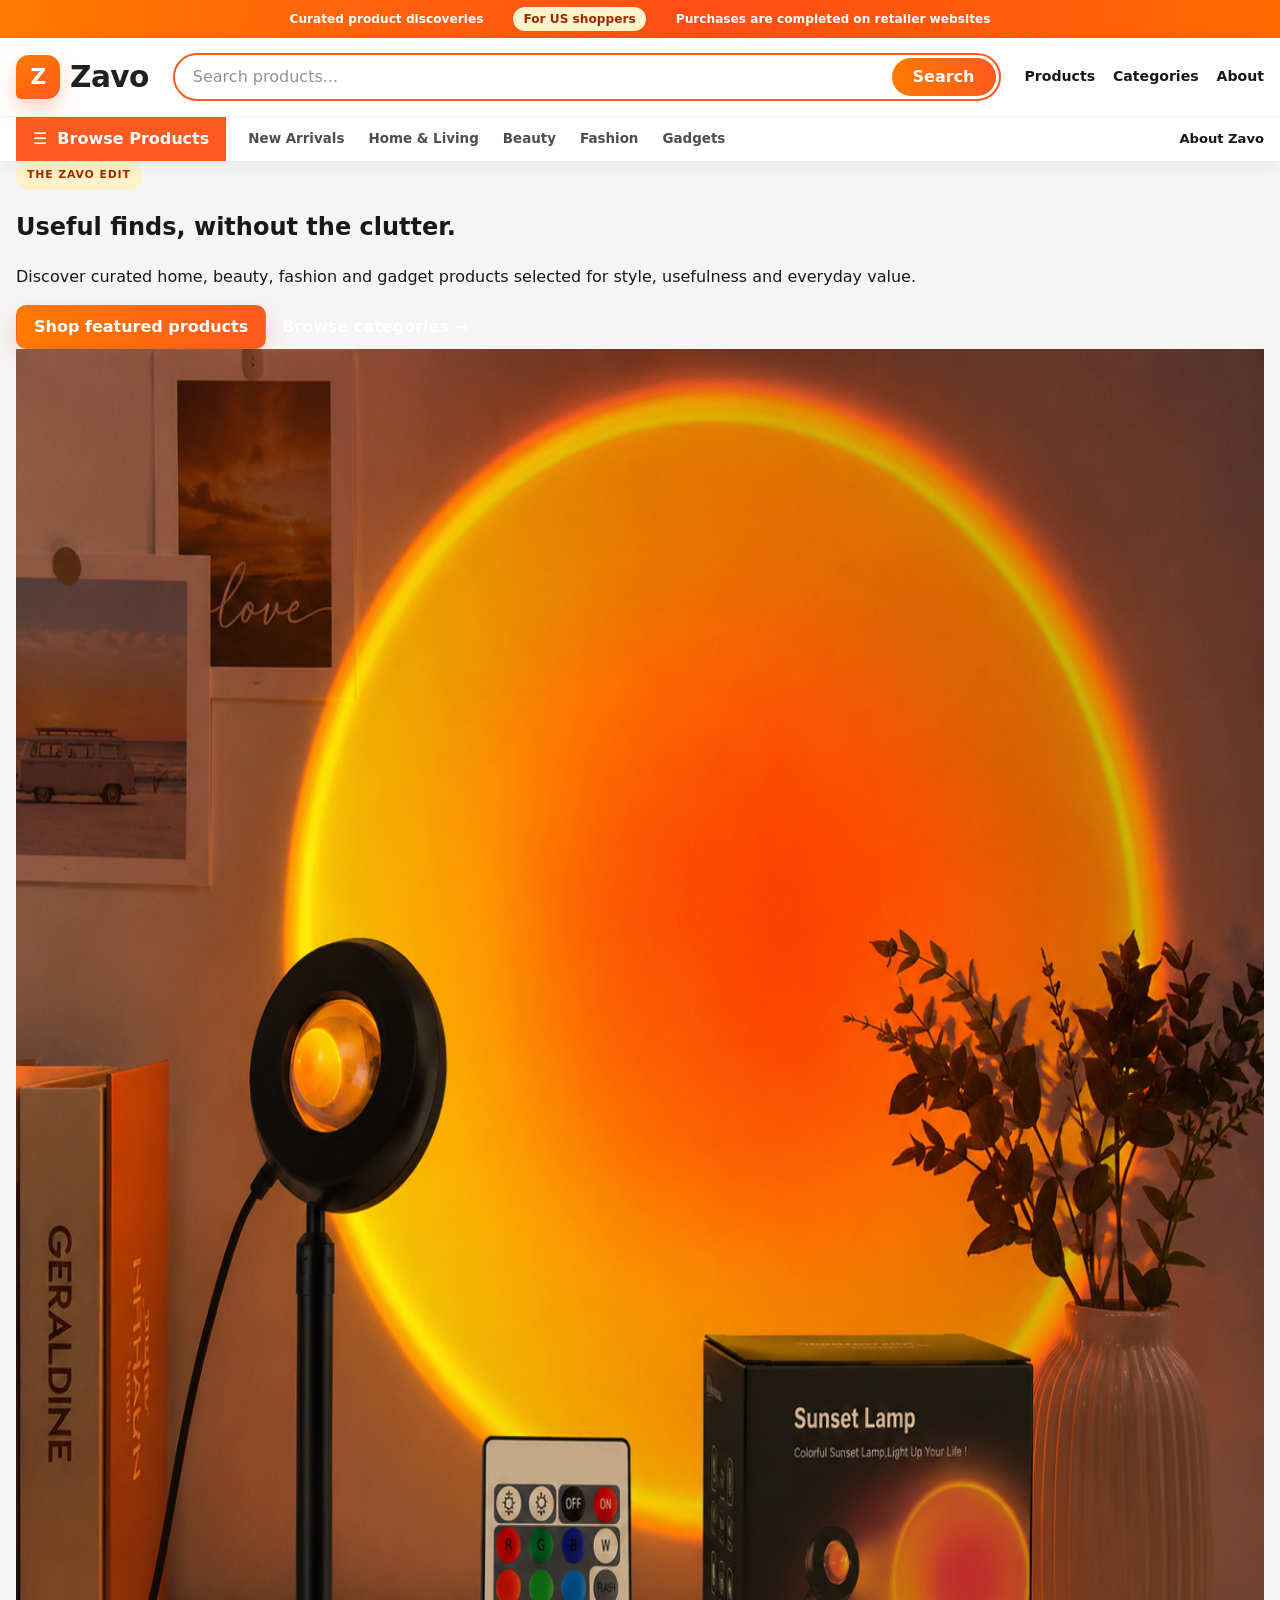
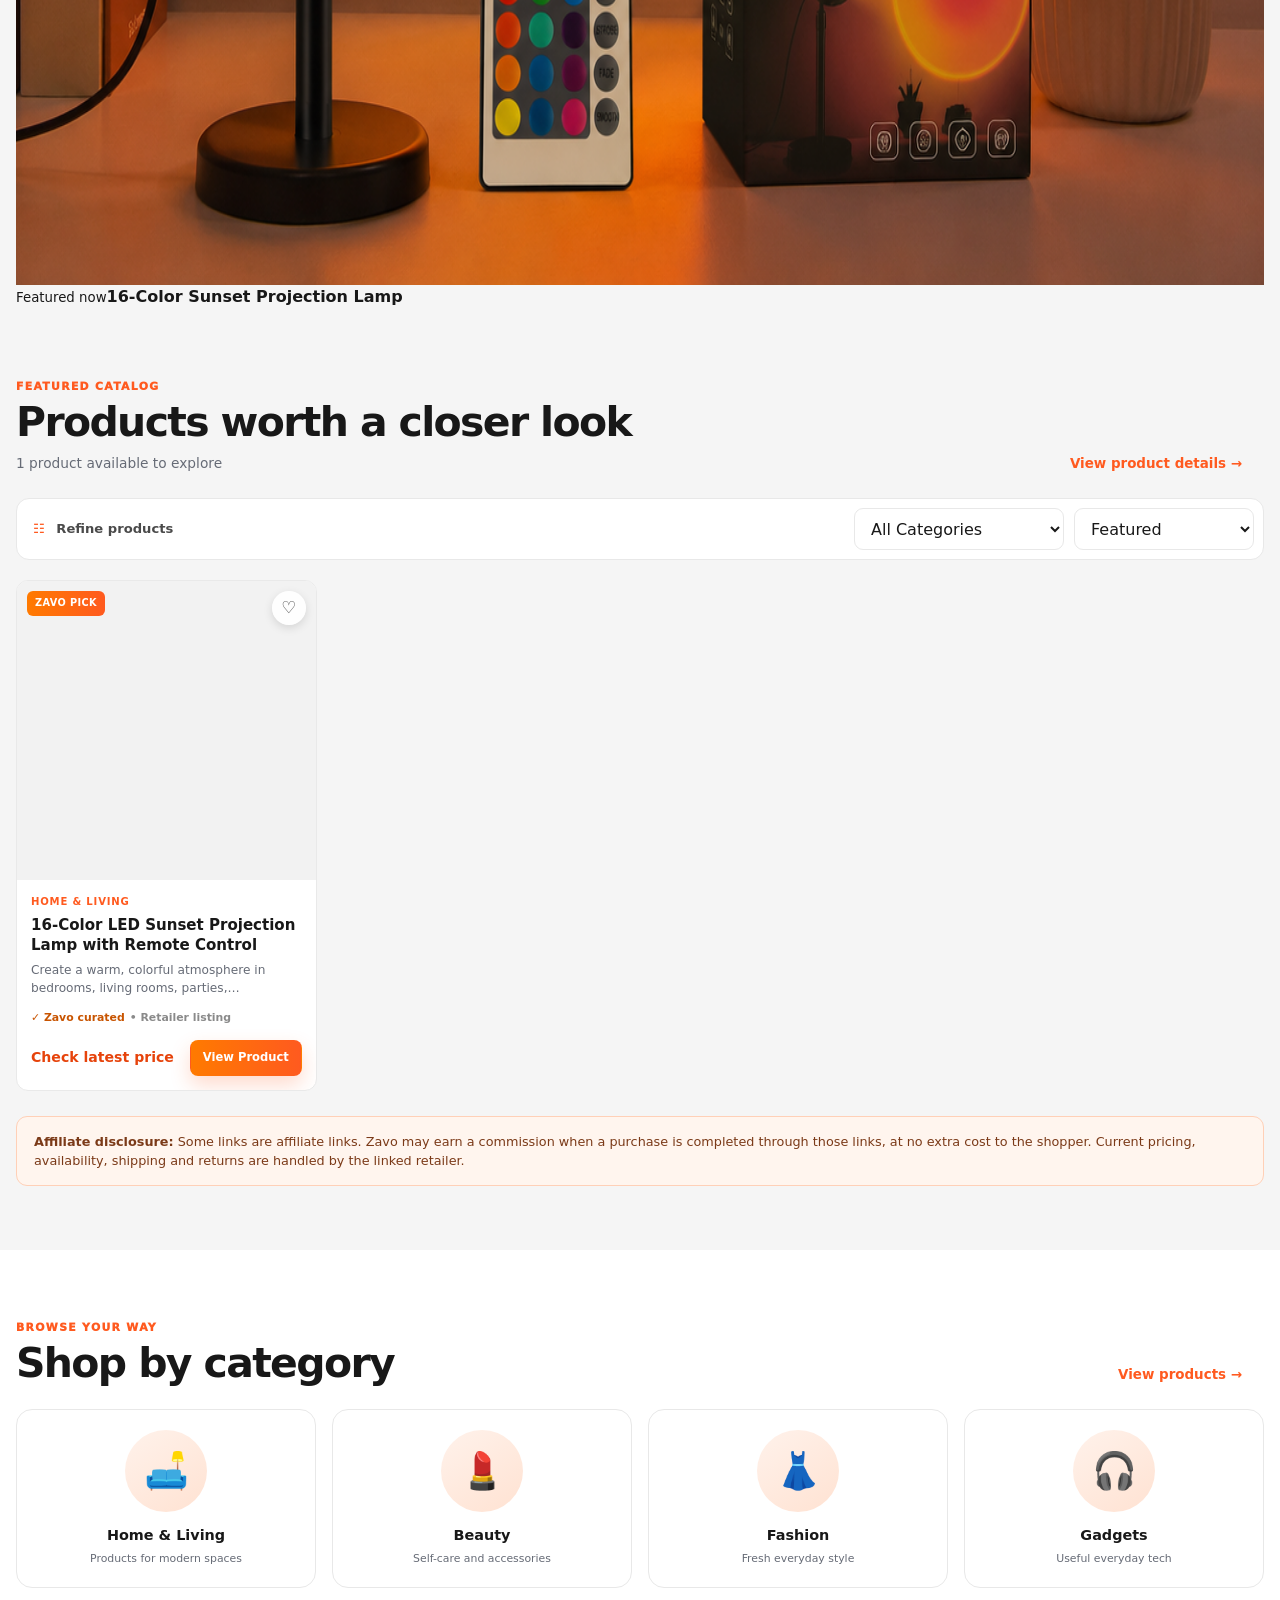
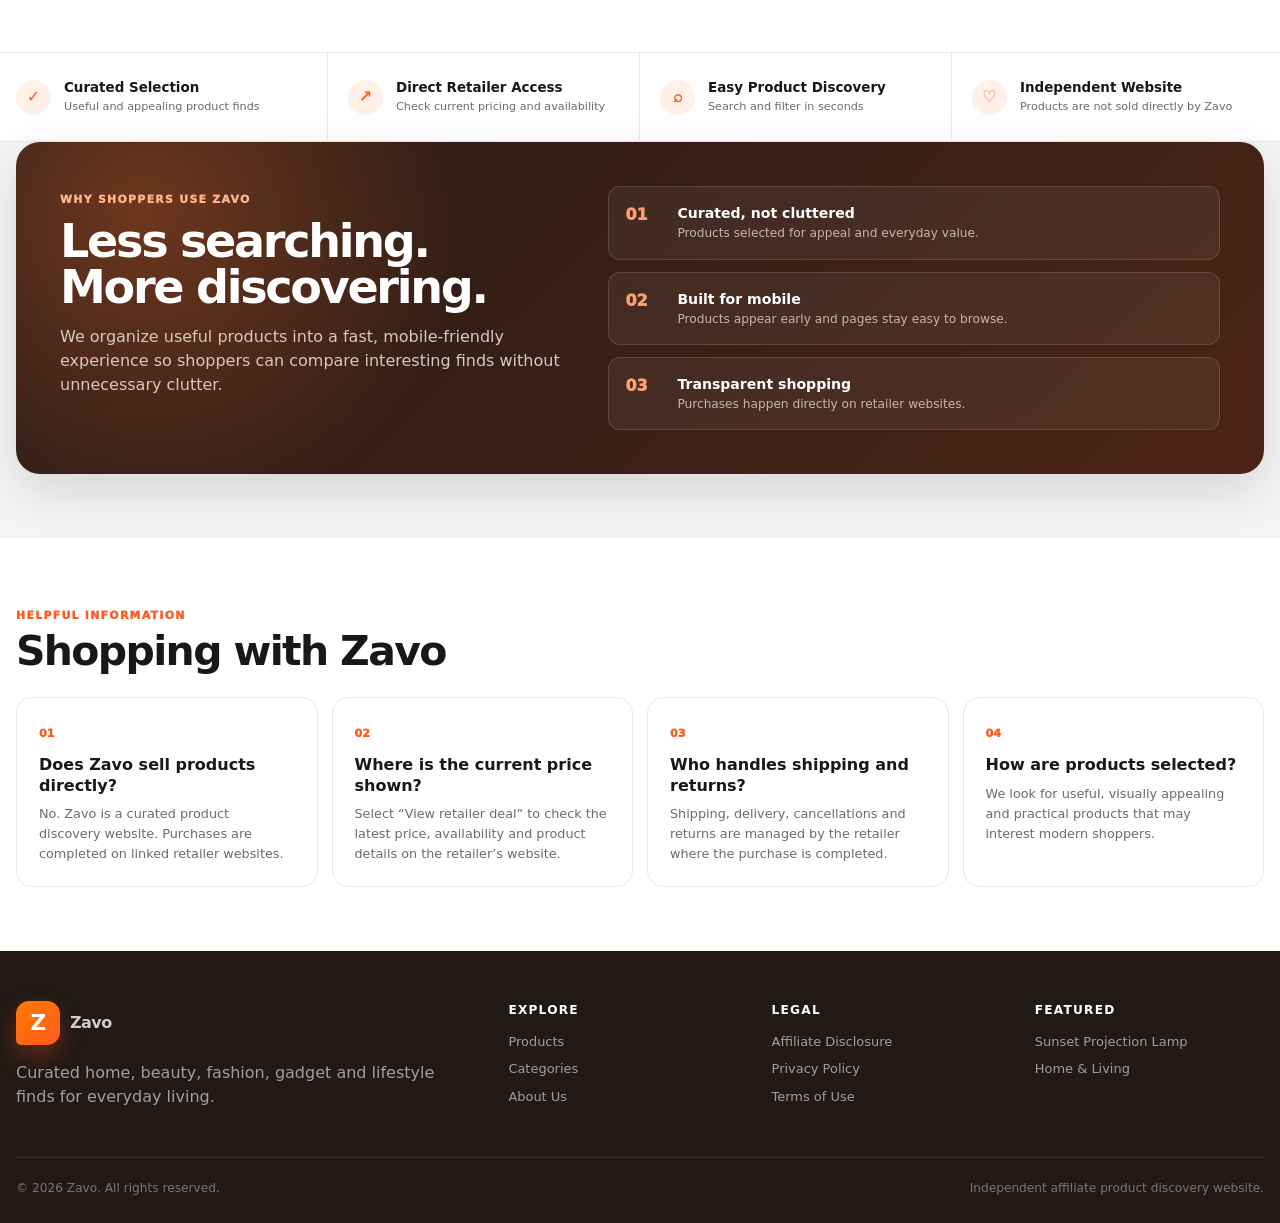
==== commit 1474cf7e: "Prioritize products on mobile and strengthen homepage SEO" ====
--- a/index.html
+++ b/index.html
@@ -3,64 +3,118 @@
 <head>
   <meta charset="UTF-8">
   <meta name="viewport" content="width=device-width, initial-scale=1.0">
-  <meta name="description" content="Discover curated fashion, beauty, home, gadgets, and everyday lifestyle products on Zavo.">
-  <meta name="robots" content="index, follow">
-  <meta property="og:title" content="Zavo | Big Finds for Everyday Life">
-  <meta property="og:description" content="Shop curated fashion, beauty, home, gadgets, accessories, and everyday finds.">
+  <title>Zavo | Curated Home, Beauty, Fashion & Gadget Finds</title>
+  <meta name="description" content="Discover curated home, beauty, fashion and gadget finds on Zavo, including a 16-color LED sunset projection lamp with remote control.">
+  <meta name="robots" content="index, follow, max-image-preview:large, max-snippet:-1, max-video-preview:-1">
+  <meta name="googlebot" content="index, follow, max-image-preview:large, max-snippet:-1, max-video-preview:-1">
+  <link rel="canonical" href="https://zeshan37405.github.io/smart-gadget-site/">
+  <meta name="theme-color" content="#ff5a1f">
+
+  <meta property="og:site_name" content="Zavo">
+  <meta property="og:title" content="Zavo | Curated Home, Beauty, Fashion & Gadget Finds">
+  <meta property="og:description" content="Find useful, stylish products faster with Zavo's curated product catalog.">
   <meta property="og:type" content="website">
-  <meta name="theme-color" content="#ff5a1f">
-  <title>Zavo | Big Finds for Everyday Life</title>
+  <meta property="og:url" content="https://zeshan37405.github.io/smart-gadget-site/">
+  <meta property="og:image" content="https://zeshan37405.github.io/smart-gadget-site/images/16-color-led-sunset-projection-lamp.png">
+  <meta property="og:image:alt" content="16-color LED sunset projection lamp with remote control">
+  <meta name="twitter:card" content="summary_large_image">
+  <meta name="twitter:title" content="Zavo | Curated Product Finds">
+  <meta name="twitter:description" content="Curated home, beauty, fashion and gadget finds for everyday life.">
+  <meta name="twitter:image" content="https://zeshan37405.github.io/smart-gadget-site/images/16-color-led-sunset-projection-lamp.png">
+
+  <link rel="preload" as="image" href="https://zeshan37405.github.io/smart-gadget-site/images/16-color-led-sunset-projection-lamp.png">
   <link rel="stylesheet" href="styles.css">
+
   <script type="application/ld+json">
   {
     "@context": "https://schema.org",
-    "@type": "WebSite",
-    "name": "Zavo",
-    "description": "Curated fashion, beauty, home, gadgets, and lifestyle products for everyday living.",
-    "potentialAction": {
-      "@type": "SearchAction",
-      "target": "https://zeshan37405.github.io/smart-gadget-site/?q={search_term_string}",
-      "query-input": "required name=search_term_string"
-    }
+    "@graph": [
+      {
+        "@type": "Organization",
+        "@id": "https://zeshan37405.github.io/smart-gadget-site/#organization",
+        "name": "Zavo",
+        "url": "https://zeshan37405.github.io/smart-gadget-site/",
+        "description": "An independent affiliate product discovery website."
+      },
+      {
+        "@type": "WebSite",
+        "@id": "https://zeshan37405.github.io/smart-gadget-site/#website",
+        "url": "https://zeshan37405.github.io/smart-gadget-site/",
+        "name": "Zavo",
+        "publisher": {
+          "@id": "https://zeshan37405.github.io/smart-gadget-site/#organization"
+        },
+        "potentialAction": {
+          "@type": "SearchAction",
+          "target": {
+            "@type": "EntryPoint",
+            "urlTemplate": "https://zeshan37405.github.io/smart-gadget-site/?q={search_term_string}#shop"
+          },
+          "query-input": "required name=search_term_string"
+        }
+      },
+      {
+        "@type": "CollectionPage",
+        "@id": "https://zeshan37405.github.io/smart-gadget-site/#webpage",
+        "url": "https://zeshan37405.github.io/smart-gadget-site/",
+        "name": "Zavo Curated Product Finds",
+        "isPartOf": {
+          "@id": "https://zeshan37405.github.io/smart-gadget-site/#website"
+        },
+        "primaryImageOfPage": "https://zeshan37405.github.io/smart-gadget-site/images/16-color-led-sunset-projection-lamp.png",
+        "mainEntity": {
+          "@type": "ItemList",
+          "numberOfItems": 1,
+          "itemListElement": [
+            {
+              "@type": "ListItem",
+              "position": 1,
+              "url": "https://zeshan37405.github.io/smart-gadget-site/products/16-color-led-sunset-projection-lamp.html",
+              "name": "16-Color LED Sunset Projection Lamp with Remote Control"
+            }
+          ]
+        }
+      }
+    ]
   }
   </script>
 </head>
-<body>
+<body id="top">
   <div class="announcement">
     <div class="container announcement-inner">
-      <span>Fresh finds added regularly</span>
-      <span class="announcement-highlight">Curated for US shoppers</span>
-      <span>Secure shopping on retailer websites</span>
+      <span>Curated product discoveries</span>
+      <span class="announcement-highlight">For US shoppers</span>
+      <span>Purchases are completed on retailer websites</span>
     </div>
   </div>
 
   <header class="market-header">
     <div class="container market-header-main">
-      <a class="brand market-brand" href="index.html" aria-label="Zavo home">
+      <a class="brand market-brand" href="./" aria-label="Zavo home">
         <span class="brand-mark">Z</span>
         <span class="brand-word">Zavo</span>
       </a>
 
       <form class="market-search" id="searchForm" role="search">
-        <input id="searchInput" type="search" placeholder="Search fashion, beauty, home, gadgets..." aria-label="Search products">
-        <button type="submit" aria-label="Search">Search</button>
+        <input id="searchInput" type="search" placeholder="Search products..." aria-label="Search products">
+        <button type="submit">Search</button>
       </form>
 
       <div class="header-actions" aria-label="Quick links">
-        <a href="#deals"><span class="action-icon">⚡</span><span><small>Today’s</small>Deals</span></a>
-        <a href="about.html"><span class="action-icon">☺</span><span><small>Learn about</small>Zavo</span></a>
+        <a href="#shop">Products</a>
+        <a href="#categories">Categories</a>
+        <a href="about.html">About</a>
       </div>
     </div>
 
     <div class="market-nav-wrap">
       <div class="container market-nav">
-        <a class="departments-link" href="#categories"><span>☰</span> All Categories</a>
+        <a class="departments-link" href="#shop"><span>☰</span> Browse Products</a>
         <nav aria-label="Main navigation">
-          <a href="#deals">Flash Picks</a>
           <a href="#shop">New Arrivals</a>
-          <a href="#categories">Fashion</a>
           <a href="#categories">Home & Living</a>
           <a href="#categories">Beauty</a>
+          <a href="#categories">Fashion</a>
           <a href="#categories">Gadgets</a>
         </nav>
         <a class="nav-about" href="about.html">About Zavo</a>
@@ -69,135 +123,40 @@
   </header>
 
   <main>
-    <section class="marketplace-hero">
-      <div class="container marketplace-grid">
-        <aside class="category-sidebar" aria-label="Popular categories">
-          <h2>Top Categories</h2>
-          <a href="#shop" data-category="Fashion"><span>👗</span> Fashion <b>›</b></a>
-          <a href="#shop" data-category="Home & Living"><span>🏠</span> Home & Living <b>›</b></a>
-          <a href="#shop" data-category="Beauty"><span>✨</span> Beauty <b>›</b></a>
-          <a href="#shop" data-category="Gadgets"><span>🎧</span> Gadgets <b>›</b></a>
-          <a href="#shop"><span>🛍️</span> View All Products <b>›</b></a>
-        </aside>
-
-        <div class="hero-banner">
-          <div class="hero-content">
-            <span class="hero-label">The Zavo Edit</span>
-            <h1>Big finds.<br>Better everyday.</h1>
-            <p>Discover standout fashion, beauty, home, tech, and lifestyle products selected for style, usefulness, and value.</p>
-            <div class="hero-actions">
-              <a class="btn btn-light" href="#shop">Shop New Finds</a>
-              <a class="hero-text-link" href="#categories">Explore categories →</a>
-            </div>
-          </div>
-
-          <div class="hero-visual" aria-hidden="true">
-            <div class="shopping-orbit orbit-one"></div>
-            <div class="shopping-orbit orbit-two"></div>
-            <div class="shopping-bag">
-              <span>Z</span>
-              <small>STYLE YOUR EVERYDAY</small>
-            </div>
-            <div class="floating-tag tag-one">Beauty</div>
-            <div class="floating-tag tag-two">Home</div>
-            <div class="floating-tag tag-three">Tech</div>
-          </div>
-        </div>
-
-        <div class="promo-stack">
-          <a class="promo-card promo-card-light" href="#shop" data-category="Beauty">
-            <span class="promo-kicker">Beauty Edit</span>
-            <strong>Everyday glow-up picks</strong>
-            <small>Explore now →</small>
-          </a>
-          <a class="promo-card promo-card-dark" href="#shop" data-category="Gadgets">
-            <span class="promo-kicker">Smart Finds</span>
-            <strong>Useful tech for daily life</strong>
-            <small>Discover more →</small>
-          </a>
-        </div>
-      </div>
-    </section>
-
-    <section class="service-strip" aria-label="Shopping benefits">
-      <div class="container service-grid">
-        <div><span>✓</span><strong>Curated Selection</strong><small>Useful, stylish product finds</small></div>
-        <div><span>↗</span><strong>Direct Retailer Access</strong><small>Current pricing and availability</small></div>
-        <div><span>⌕</span><strong>Easy Product Discovery</strong><small>Search and filter in seconds</small></div>
-        <div><span>♡</span><strong>Fresh New Arrivals</strong><small>Catalog updated regularly</small></div>
-      </div>
-    </section>
-
-    <section id="deals" class="section deals-section">
-      <div class="container">
-        <div class="market-section-head">
-          <div>
-            <span class="eyebrow">Hot right now</span>
-            <h2>Flash Picks</h2>
-          </div>
-          <div class="deal-timer" aria-label="Deals refresh countdown">
-            <span>Deals refresh in</span>
-            <strong id="dealCountdown">00:00:00</strong>
-          </div>
-          <a href="#shop">See all products →</a>
-        </div>
-
-        <div class="flash-grid">
-          <a class="flash-card flash-fashion" href="#shop" data-category="Fashion">
-            <div><span>Fashion</span><strong>Fresh looks for every day</strong><small>Shop the edit →</small></div>
-            <b>01</b>
-          </a>
-          <a class="flash-card flash-home" href="#shop" data-category="Home & Living">
-            <div><span>Home</span><strong>Easy upgrades for your space</strong><small>Explore home →</small></div>
-            <b>02</b>
-          </a>
-          <a class="flash-card flash-beauty" href="#shop" data-category="Beauty">
-            <div><span>Beauty</span><strong>Trending self-care essentials</strong><small>Browse beauty →</small></div>
-            <b>03</b>
-          </a>
-          <a class="flash-card flash-tech" href="#shop" data-category="Gadgets">
-            <div><span>Gadgets</span><strong>Smart solutions that work</strong><small>Find gadgets →</small></div>
-            <b>04</b>
-          </a>
-        </div>
-      </div>
-    </section>
-
-    <section id="categories" class="section section-white">
-      <div class="container">
-        <div class="market-section-head simple-head">
-          <div>
-            <span class="eyebrow">Browse your way</span>
-            <h2>Shop by category</h2>
-          </div>
-          <a href="#shop">View everything →</a>
-        </div>
-
-        <div class="round-category-grid">
-          <a class="round-category" href="#shop" data-category="Fashion"><span>👗</span><strong>Fashion</strong><small>Fresh everyday style</small></a>
-          <a class="round-category" href="#shop" data-category="Home & Living"><span>🛋️</span><strong>Home & Living</strong><small>Make your space better</small></a>
-          <a class="round-category" href="#shop" data-category="Beauty"><span>💄</span><strong>Beauty</strong><small>Self-care and accessories</small></a>
-          <a class="round-category" href="#shop" data-category="Gadgets"><span>🎧</span><strong>Gadgets</strong><small>Smart everyday tech</small></a>
-          <a class="round-category" href="#shop"><span>🎁</span><strong>Gift Ideas</strong><small>Interesting finds for anyone</small></a>
-          <a class="round-category" href="#shop"><span>🔥</span><strong>Trending</strong><small>Popular product discoveries</small></a>
-        </div>
+    <section class="compact-hero">
+      <div class="container compact-hero-card">
+        <div class="compact-hero-copy">
+          <span class="hero-label">The Zavo Edit</span>
+          <h1>Useful finds, without the clutter.</h1>
+          <p>Discover curated home, beauty, fashion and gadget products selected for style, usefulness and everyday value.</p>
+          <div class="hero-actions">
+            <a class="btn btn-primary" href="#shop">Shop featured products</a>
+            <a class="hero-text-link" href="#categories">Browse categories →</a>
+          </div>
+        </div>
+        <a class="featured-preview" href="products/16-color-led-sunset-projection-lamp.html" aria-label="View the featured sunset projection lamp">
+          <img src="images/16-color-led-sunset-projection-lamp.png" width="1536" height="1536" alt="" decoding="async">
+          <span><small>Featured now</small><strong>16-Color Sunset Projection Lamp</strong></span>
+        </a>
       </div>
     </section>
 
     <section id="shop" class="section product-market-section">
       <div class="container">
-        <div class="market-section-head simple-head product-heading">
-          <div>
-            <span class="eyebrow">Recommended for you</span>
-            <h2>Today’s top finds</h2>
-            <p><span id="productCount">0</span> products available to explore</p>
-          </div>
+        <div class="market-section-head product-heading">
+          <div>
+            <span class="eyebrow">Featured catalog</span>
+            <h2>Products worth a closer look</h2>
+            <p><span id="productCount">1</span> product available to explore</p>
+          </div>
+          <a href="products/16-color-led-sunset-projection-lamp.html">View product details →</a>
         </div>
 
         <div class="shop-toolbar" aria-label="Product filters">
           <div class="toolbar-label"><span>☷</span> Refine products</div>
           <select id="categoryFilter" class="field" aria-label="Filter by category">
             <option value="all">All Categories</option>
+            <option value="Home & Living">Home & Living</option>
           </select>
           <select id="sortFilter" class="field" aria-label="Sort products">
             <option value="featured">Featured</option>
@@ -207,13 +166,70 @@
           </select>
         </div>
 
-        <div id="productsGrid" class="products-grid" aria-live="polite">
-          <div class="empty-state"><strong>Loading the latest Zavo finds...</strong>Please wait a moment.</div>
+        <div id="productsGrid" class="products-grid single-product" aria-live="polite">
+          <article class="product-card">
+            <a class="product-media product-media-link" href="products/16-color-led-sunset-projection-lamp.html" aria-label="View details for 16-Color LED Sunset Projection Lamp">
+              <img data-product-image data-fallback-stage="1" src="images/16-color-led-sunset-projection-lamp.png" width="1536" height="1536" alt="16-color LED sunset projection lamp with remote control in a warm bedroom setting" loading="eager" fetchpriority="high" decoding="async">
+              <span class="product-badge">Zavo Pick</span>
+            </a>
+            <button class="product-save" type="button" data-save-id="1" aria-label="Save product" title="Save product">♡</button>
+            <div class="product-body">
+              <div class="product-category">Home &amp; Living</div>
+              <h3 class="product-title"><a href="products/16-color-led-sunset-projection-lamp.html">16-Color LED Sunset Projection Lamp with Remote Control</a></h3>
+              <p class="product-description">Create a warm, colorful atmosphere in bedrooms, living rooms, parties and photography setups with this USB-powered 16-color LED projection lamp.</p>
+              <div class="product-confidence">✓ Zavo curated <span>• Retailer listing</span></div>
+              <div class="product-meta">
+                <a class="product-details-link" href="products/16-color-led-sunset-projection-lamp.html">Product details</a>
+                <a class="btn btn-primary product-link" href="https://s.click.aliexpress.com/e/_c3yYJHFD" target="_blank" rel="nofollow sponsored noopener">View retailer deal</a>
+              </div>
+            </div>
+          </article>
         </div>
 
         <div class="disclosure-note">
-          <strong>Affiliate disclosure:</strong> Some links on this website are affiliate links. We may earn a commission when you make a purchase through those links, at no extra cost to you. Pricing, availability, shipping, and returns are handled by the linked retailer.
-        </div>
+          <strong>Affiliate disclosure:</strong> Some links are affiliate links. Zavo may earn a commission when a purchase is completed through those links, at no extra cost to the shopper. Current pricing, availability, shipping and returns are handled by the linked retailer.
+        </div>
+      </div>
+    </section>
+
+    <section id="deals" class="section deals-section" hidden>
+      <div class="container">
+        <div class="market-section-head">
+          <div>
+            <span class="eyebrow">Verified retailer timing</span>
+            <h2>Limited-time deals</h2>
+          </div>
+          <a href="#shop">See all products →</a>
+        </div>
+        <div id="flashGrid" class="flash-grid" aria-live="polite"></div>
+      </div>
+    </section>
+
+    <section id="categories" class="section section-white">
+      <div class="container">
+        <div class="market-section-head">
+          <div>
+            <span class="eyebrow">Browse your way</span>
+            <h2>Shop by category</h2>
+          </div>
+          <a href="#shop">View products →</a>
+        </div>
+
+        <div class="round-category-grid">
+          <a class="round-category" href="#shop" data-category="Home & Living"><span>🛋️</span><strong>Home &amp; Living</strong><small>Products for modern spaces</small></a>
+          <a class="round-category" href="#shop" data-category="Beauty"><span>💄</span><strong>Beauty</strong><small>Self-care and accessories</small></a>
+          <a class="round-category" href="#shop" data-category="Fashion"><span>👗</span><strong>Fashion</strong><small>Fresh everyday style</small></a>
+          <a class="round-category" href="#shop" data-category="Gadgets"><span>🎧</span><strong>Gadgets</strong><small>Useful everyday tech</small></a>
+        </div>
+      </div>
+    </section>
+
+    <section class="service-strip" aria-label="Shopping information">
+      <div class="container service-grid">
+        <div><span>✓</span><strong>Curated Selection</strong><small>Useful and appealing product finds</small></div>
+        <div><span>↗</span><strong>Direct Retailer Access</strong><small>Check current pricing and availability</small></div>
+        <div><span>⌕</span><strong>Easy Product Discovery</strong><small>Search and filter in seconds</small></div>
+        <div><span>♡</span><strong>Independent Website</strong><small>Products are not sold directly by Zavo</small></div>
       </div>
     </section>
 
@@ -222,11 +238,11 @@
         <div>
           <span class="eyebrow eyebrow-light">Why shoppers use Zavo</span>
           <h2>Less searching. More discovering.</h2>
-          <p>We organize interesting products into a clean, mobile-friendly experience so you can find useful and stylish products faster.</p>
+          <p>We organize useful products into a fast, mobile-friendly experience so shoppers can compare interesting finds without unnecessary clutter.</p>
         </div>
         <div class="feature-points">
           <div><span>01</span><strong>Curated, not cluttered</strong><small>Products selected for appeal and everyday value.</small></div>
-          <div><span>02</span><strong>Built for mobile</strong><small>Fast browsing on phones, tablets, and desktops.</small></div>
+          <div><span>02</span><strong>Built for mobile</strong><small>Products appear early and pages stay easy to browse.</small></div>
           <div><span>03</span><strong>Transparent shopping</strong><small>Purchases happen directly on retailer websites.</small></div>
         </div>
       </div>
@@ -234,18 +250,17 @@
 
     <section class="section section-white">
       <div class="container">
-        <div class="market-section-head simple-head">
+        <div class="market-section-head">
           <div>
             <span class="eyebrow">Helpful information</span>
             <h2>Shopping with Zavo</h2>
           </div>
         </div>
-
         <div class="faq-grid">
-          <article class="faq-card"><span>01</span><h3>Do you sell products directly?</h3><p>Zavo is a curated product discovery website. Purchases are completed on the linked retailer’s website.</p></article>
-          <article class="faq-card"><span>02</span><h3>Where can I see the latest price?</h3><p>Select “View Deal” to see current pricing, availability, and product details from the retailer.</p></article>
-          <article class="faq-card"><span>03</span><h3>Who handles shipping and returns?</h3><p>Shipping, delivery, cancellations, and returns are managed by the retailer where the purchase is completed.</p></article>
-          <article class="faq-card"><span>04</span><h3>How are products selected?</h3><p>We look for useful, stylish, visually appealing, and practical products that may interest modern US shoppers.</p></article>
+          <article class="faq-card"><span>01</span><h3>Does Zavo sell products directly?</h3><p>No. Zavo is a curated product discovery website. Purchases are completed on linked retailer websites.</p></article>
+          <article class="faq-card"><span>02</span><h3>Where is the current price shown?</h3><p>Select “View retailer deal” to check the latest price, availability and product details on the retailer’s website.</p></article>
+          <article class="faq-card"><span>03</span><h3>Who handles shipping and returns?</h3><p>Shipping, delivery, cancellations and returns are managed by the retailer where the purchase is completed.</p></article>
+          <article class="faq-card"><span>04</span><h3>How are products selected?</h3><p>We look for useful, visually appealing and practical products that may interest modern shoppers.</p></article>
         </div>
       </div>
     </section>
@@ -255,25 +270,25 @@
     <div class="container">
       <div class="footer-grid">
         <div class="footer-brand">
-          <a class="brand" href="index.html"><span class="brand-mark">Z</span><span>Zavo</span></a>
-          <p>Curated fashion, home, beauty, gadgets, and lifestyle finds for everyday living.</p>
-        </div>
-        <div><h3 class="footer-title">Explore</h3><div class="footer-links"><a href="#shop">Shop</a><a href="#deals">Flash Picks</a><a href="#categories">Categories</a><a href="about.html">About Us</a></div></div>
+          <a class="brand" href="./"><span class="brand-mark">Z</span><span>Zavo</span></a>
+          <p>Curated home, beauty, fashion, gadget and lifestyle finds for everyday living.</p>
+        </div>
+        <div><h3 class="footer-title">Explore</h3><div class="footer-links"><a href="#shop">Products</a><a href="#categories">Categories</a><a href="about.html">About Us</a></div></div>
         <div><h3 class="footer-title">Legal</h3><div class="footer-links"><a href="disclosure.html">Affiliate Disclosure</a><a href="privacy.html">Privacy Policy</a><a href="terms.html">Terms of Use</a></div></div>
-        <div><h3 class="footer-title">Popular</h3><div class="footer-links"><a href="#categories">Fashion</a><a href="#categories">Home & Living</a><a href="#categories">Beauty</a><a href="#categories">Gadgets</a></div></div>
-      </div>
-      <div class="footer-bottom"><span>© <span id="year"></span> Zavo. All rights reserved.</span><span>Independent product discovery website.</span></div>
+        <div><h3 class="footer-title">Featured</h3><div class="footer-links"><a href="products/16-color-led-sunset-projection-lamp.html">Sunset Projection Lamp</a><a href="#categories">Home &amp; Living</a></div></div>
+      </div>
+      <div class="footer-bottom"><span>© <span id="year"></span> Zavo. All rights reserved.</span><span>Independent affiliate product discovery website.</span></div>
     </div>
   </footer>
 
   <nav class="mobile-dock" aria-label="Mobile navigation">
     <a href="#top"><span>⌂</span>Home</a>
     <a href="#categories"><span>☷</span>Categories</a>
-    <a class="mobile-dock-main" href="#shop"><span>🛍</span>Shop</a>
-    <a href="#deals"><span>⚡</span>Deals</a>
+    <a class="mobile-dock-main" href="#shop"><span>🛍</span>Products</a>
+    <a href="#shop"><span>⌕</span>Search</a>
     <a href="about.html"><span>☺</span>About</a>
   </nav>
 
   <script src="site.js" defer></script>
 </body>
-</html>+</html>
--- a/styles.css
+++ b/styles.css
@@ -1,304 +1,402 @@
 :root {
-  --bg: #f6f7fb;
+  --bg: #f5f5f5;
   --surface: #ffffff;
-  --surface-soft: #f1f4f8;
-  --text: #111827;
-  --muted: #64748b;
-  --line: #e2e8f0;
-  --brand: #0f172a;
-  --accent: #2563eb;
-  --accent-dark: #1d4ed8;
-  --success: #0f766e;
-  --radius-sm: 12px;
-  --radius: 18px;
-  --radius-lg: 28px;
-  --shadow-sm: 0 8px 24px rgba(15, 23, 42, 0.07);
-  --shadow: 0 20px 55px rgba(15, 23, 42, 0.12);
-}
-
-* { box-sizing: border-box; }
-html { scroll-behavior: smooth; }
+  --surface-soft: #fff5ef;
+  --text: #181818;
+  --muted: #666b76;
+  --line: #e8e8e8;
+  --brand: #ff5a1f;
+  --brand-2: #ff7a00;
+  --brand-dark: #e9430a;
+  --dark: #231a16;
+  --radius-sm: 10px;
+  --radius: 16px;
+  --radius-lg: 24px;
+  --shadow-sm: 0 4px 16px rgba(35, 26, 22, 0.07);
+  --shadow: 0 18px 50px rgba(35, 26, 22, 0.14);
+}
+
+*, *::before, *::after { box-sizing: border-box; }
+html {
+  min-width: 0;
+  scroll-behavior: smooth;
+  scroll-padding-top: 150px;
+  -webkit-text-size-adjust: 100%;
+  text-size-adjust: 100%;
+}
 body {
+  min-width: 0;
   margin: 0;
+  overflow-x: hidden;
   color: var(--text);
   background: var(--bg);
   font-family: Inter, ui-sans-serif, system-ui, -apple-system, BlinkMacSystemFont, "Segoe UI", sans-serif;
-  line-height: 1.6;
+  font-size: 16px;
+  line-height: 1.5;
 }
 a { color: inherit; text-decoration: none; }
-img { display: block; width: 100%; }
+img { display: block; width: 100%; max-width: 100%; }
 button, input, select { font: inherit; }
 button, a { -webkit-tap-highlight-color: transparent; }
-
-.container { width: min(1200px, calc(100% - 32px)); margin-inline: auto; }
+h1, h2, h3, p { overflow-wrap: normal; word-break: normal; }
+.container { width: min(1280px, calc(100% - 32px)); margin-inline: auto; }
+
 .announcement {
-  padding: 9px 16px;
-  text-align: center;
-  color: #e2e8f0;
-  background: var(--brand);
-  font-size: 0.88rem;
-  letter-spacing: 0.01em;
-}
-
-.site-header {
+  padding: 7px 0;
+  color: #fff;
+  background: linear-gradient(90deg, #ff7a00, #ff4d16 55%, #ff6a00);
+  font-size: .76rem;
+  font-weight: 750;
+}
+.announcement-inner { display: flex; align-items: center; justify-content: center; gap: 30px; white-space: nowrap; }
+.announcement-highlight { padding: 3px 10px; color: #9a2c00; border-radius: 999px; background: #fff3cc; }
+
+.market-header {
   position: sticky;
   top: 0;
-  z-index: 50;
-  background: rgba(255, 255, 255, 0.94);
-  border-bottom: 1px solid rgba(226, 232, 240, 0.9);
-  backdrop-filter: blur(16px);
-}
-.header-inner {
-  min-height: 76px;
-  display: flex;
+  z-index: 70;
+  background: #fff;
+  box-shadow: 0 3px 16px rgba(35, 26, 22, .07);
+}
+.market-header-main {
+  min-height: 78px;
+  display: grid;
+  grid-template-columns: auto minmax(280px, 1fr) auto;
   align-items: center;
-  justify-content: space-between;
   gap: 24px;
 }
-.brand {
-  display: inline-flex;
-  align-items: center;
-  gap: 11px;
-  font-weight: 850;
-  letter-spacing: -0.03em;
-  font-size: 1.22rem;
-}
+.brand { display: inline-flex; align-items: center; gap: 10px; font-weight: 900; letter-spacing: -.035em; white-space: nowrap; }
 .brand-mark {
-  width: 42px;
-  height: 42px;
+  width: 44px;
+  height: 44px;
   display: grid;
   place-items: center;
-  border-radius: 13px;
+  flex: 0 0 auto;
   color: #fff;
-  background: linear-gradient(140deg, #0f172a, #2563eb);
-  box-shadow: 0 10px 24px rgba(37, 99, 235, 0.22);
-}
-.nav-links { display: flex; align-items: center; gap: 26px; color: #475569; font-weight: 650; }
-.nav-links a:hover { color: var(--accent); }
-.header-cta {
-  display: inline-flex;
-  align-items: center;
-  justify-content: center;
-  min-height: 42px;
-  padding: 0 16px;
+  border-radius: 13px 13px 13px 5px;
+  background: linear-gradient(145deg, var(--brand-2), var(--brand));
+  box-shadow: 0 10px 22px rgba(255, 90, 31, .28);
+  font-size: 1.35rem;
+}
+.brand-word { color: #202020; font-size: 1.85rem; }
+.market-search {
+  min-width: 0;
+  height: 48px;
+  display: grid;
+  grid-template-columns: minmax(0, 1fr) auto;
+  overflow: hidden;
+  border: 2px solid var(--brand);
+  border-radius: 999px;
+  background: #fff;
+}
+.market-search input { min-width: 0; width: 100%; padding: 0 18px; border: 0; outline: 0; color: var(--text); background: transparent; }
+.market-search input::placeholder { color: #929292; }
+.market-search button {
+  min-width: 104px;
+  margin: 3px;
+  border: 0;
   border-radius: 999px;
   color: #fff;
-  background: var(--brand);
-  font-weight: 750;
-}
-
-.hero {
+  background: linear-gradient(90deg, var(--brand-2), var(--brand));
+  cursor: pointer;
+  font-weight: 850;
+}
+.header-actions { display: flex; align-items: center; gap: 18px; }
+.header-actions a { display: flex; align-items: center; gap: 8px; font-size: .88rem; font-weight: 800; line-height: 1.1; white-space: nowrap; }
+.header-actions small { display: block; margin-bottom: 3px; color: #7d7d7d; font-size: .62rem; font-weight: 600; }
+.action-icon { width: 34px; height: 34px; display: grid; place-items: center; color: var(--brand); border-radius: 50%; background: #fff1e9; }
+.market-nav-wrap { border-top: 1px solid #f0f0f0; }
+.market-nav { min-height: 44px; display: flex; align-items: center; gap: 22px; }
+.market-nav nav { min-width: 0; flex: 1; display: flex; align-items: center; gap: 24px; color: #4e4e4e; font-size: .84rem; font-weight: 700; }
+.market-nav nav a, .nav-about { white-space: nowrap; }
+.market-nav nav a:hover, .nav-about:hover { color: var(--brand); }
+.departments-link { align-self: stretch; min-width: 200px; padding: 0 17px; display: flex; align-items: center; gap: 10px; color: #fff; background: var(--brand); font-weight: 850; white-space: nowrap; }
+.nav-about { font-size: .82rem; font-weight: 800; }
+
+.site-header { position: sticky; top: 0; z-index: 50; background: rgba(255,255,255,.97); border-bottom: 1px solid var(--line); backdrop-filter: blur(14px); }
+.header-inner { min-height: 74px; display: flex; align-items: center; justify-content: space-between; gap: 22px; }
+.nav-links { display: flex; align-items: center; gap: 24px; color: #555; font-weight: 700; }
+.nav-links a:hover { color: var(--brand); }
+.header-cta { min-height: 42px; padding: 0 18px; display: inline-flex; align-items: center; justify-content: center; color: #fff; border-radius: 999px; background: var(--brand); font-weight: 800; }
+
+.marketplace-hero { padding: 18px 0 20px; background: #f3f3f3; }
+.marketplace-grid { display: grid; grid-template-columns: 210px minmax(0, 1fr) 245px; gap: 16px; align-items: stretch; }
+.category-sidebar {
+  min-width: 0;
+  padding: 17px 0 12px;
   overflow: hidden;
-  background:
-    radial-gradient(circle at 8% 10%, rgba(37, 99, 235, 0.16), transparent 30%),
-    radial-gradient(circle at 90% 15%, rgba(14, 165, 233, 0.12), transparent 28%),
-    linear-gradient(180deg, #ffffff 0%, #f6f7fb 100%);
-}
-.hero-grid {
-  min-height: 620px;
-  padding: 82px 0 72px;
+  border-radius: var(--radius);
+  background: #fff;
+  box-shadow: var(--shadow-sm);
+}
+.category-sidebar h2 { margin: 0 17px 10px; font-size: 1rem; line-height: 1.25; }
+.category-sidebar a { min-height: 48px; padding: 0 16px; display: grid; grid-template-columns: 26px minmax(0, 1fr) auto; align-items: center; gap: 8px; color: #464646; font-size: .86rem; font-weight: 700; }
+.category-sidebar a:hover { color: var(--brand); background: #fff6f1; }
+.category-sidebar b { color: #a7a7a7; font-size: 1.15rem; }
+.hero-banner {
+  position: relative;
+  min-width: 0;
+  min-height: 400px;
+  padding: 44px;
   display: grid;
-  grid-template-columns: 1.08fr 0.92fr;
+  grid-template-columns: minmax(0, 1.1fr) minmax(240px, .8fr);
   align-items: center;
-  gap: 56px;
-}
-.kicker {
-  display: inline-flex;
-  align-items: center;
-  gap: 8px;
-  padding: 7px 12px;
-  border: 1px solid #bfdbfe;
-  border-radius: 999px;
-  color: #1d4ed8;
-  background: #eff6ff;
-  font-size: 0.82rem;
-  font-weight: 850;
-  text-transform: uppercase;
-  letter-spacing: 0.09em;
-}
-h1, h2, h3 { color: var(--text); }
-h1 {
-  max-width: 760px;
-  margin: 22px 0 20px;
-  font-size: clamp(2.7rem, 6vw, 5.25rem);
-  line-height: 0.98;
-  letter-spacing: -0.06em;
-}
-.hero-copy { max-width: 690px; margin: 0 0 30px; color: var(--muted); font-size: 1.12rem; }
-.actions { display: flex; flex-wrap: wrap; gap: 13px; }
-.btn {
-  min-height: 50px;
-  padding: 0 21px;
-  display: inline-flex;
-  align-items: center;
-  justify-content: center;
-  gap: 8px;
-  border: 1px solid transparent;
-  border-radius: 13px;
-  cursor: pointer;
-  font-weight: 800;
-  transition: transform 0.2s ease, box-shadow 0.2s ease, background 0.2s ease;
-}
-.btn:hover { transform: translateY(-2px); }
-.btn-primary { color: #fff; background: var(--accent); box-shadow: 0 12px 28px rgba(37, 99, 235, 0.24); }
-.btn-primary:hover { background: var(--accent-dark); }
-.btn-secondary { color: #334155; background: #fff; border-color: var(--line); }
-
-.hero-showcase {
-  position: relative;
-  min-height: 445px;
-  padding: 28px;
-  display: flex;
-  flex-direction: column;
-  justify-content: space-between;
+  gap: 24px;
   overflow: hidden;
   color: #fff;
-  border-radius: 34px;
-  background: linear-gradient(145deg, #0f172a, #1e3a8a 62%, #2563eb);
-  box-shadow: var(--shadow);
-}
-.hero-showcase::before {
-  content: "";
-  position: absolute;
-  width: 260px;
-  height: 260px;
-  right: -70px;
-  top: -85px;
-  border-radius: 50%;
-  background: rgba(255, 255, 255, 0.1);
-}
-.showcase-top, .showcase-main, .showcase-foot { position: relative; z-index: 1; }
-.showcase-top { display: flex; justify-content: space-between; gap: 12px; font-size: 0.82rem; font-weight: 800; text-transform: uppercase; letter-spacing: 0.1em; }
-.showcase-icon { font-size: 6rem; line-height: 1; }
-.showcase-main h2 { margin: 12px 0 8px; color: #fff; font-size: 2rem; line-height: 1.08; letter-spacing: -0.04em; }
-.showcase-main p { margin: 0; color: #cbd5e1; }
-.showcase-foot { display: grid; grid-template-columns: repeat(3, 1fr); gap: 10px; }
-.showcase-stat { padding: 13px; border: 1px solid rgba(255,255,255,0.15); border-radius: 14px; background: rgba(255,255,255,0.08); }
-.showcase-stat strong { display: block; font-size: 0.92rem; }
-.showcase-stat span { color: #cbd5e1; font-size: 0.74rem; }
-
-.trust-strip { background: #fff; border-block: 1px solid var(--line); }
-.trust-grid { min-height: 94px; display: grid; grid-template-columns: repeat(3, 1fr); align-items: center; gap: 18px; }
-.trust-item { display: flex; align-items: center; gap: 12px; color: #334155; font-weight: 750; }
-.trust-icon { width: 42px; height: 42px; display: grid; place-items: center; border-radius: 12px; background: #eff6ff; }
-.trust-item span { display: block; color: var(--muted); font-size: 0.82rem; font-weight: 500; }
-
-.section { padding: 76px 0; }
-.section-white { background: #fff; }
-.section-dark { color: #fff; background: var(--brand); }
-.section-head { display: flex; align-items: end; justify-content: space-between; gap: 28px; margin-bottom: 30px; }
-.section-head h2 { margin: 0; font-size: clamp(2rem, 4vw, 3.15rem); line-height: 1.05; letter-spacing: -0.045em; }
-.section-head p { max-width: 620px; margin: 10px 0 0; color: var(--muted); }
-.section-dark .section-head h2 { color: #fff; }
-.section-dark .section-head p { color: #94a3b8; }
-
-.category-grid { display: grid; grid-template-columns: repeat(4, 1fr); gap: 16px; }
-.category-card {
-  min-height: 156px;
-  padding: 20px;
-  display: flex;
-  flex-direction: column;
-  justify-content: space-between;
-  border: 1px solid var(--line);
-  border-radius: var(--radius);
-  background: var(--surface);
-  box-shadow: var(--shadow-sm);
-  transition: transform .2s ease, border-color .2s ease;
-}
-.category-card:hover { transform: translateY(-4px); border-color: #93c5fd; }
-.category-icon { font-size: 2rem; }
-.category-card strong { font-size: 1.05rem; }
-.category-card span { color: var(--muted); font-size: .85rem; }
-
-.shop-toolbar { display: grid; grid-template-columns: 1fr 220px 190px; gap: 12px; margin-bottom: 28px; }
-.field {
-  width: 100%;
-  min-height: 52px;
-  padding: 0 15px;
-  color: var(--text);
-  border: 1px solid var(--line);
-  border-radius: 13px;
-  outline: none;
-  background: #fff;
-}
-.field:focus { border-color: #60a5fa; box-shadow: 0 0 0 4px rgba(37, 99, 235, 0.11); }
-
-.products-grid { display: grid; grid-template-columns: repeat(3, minmax(0, 1fr)); gap: 24px; }
-.product-card {
-  display: flex;
-  flex-direction: column;
-  overflow: hidden;
-  border: 1px solid var(--line);
-  border-radius: var(--radius);
-  background: var(--surface);
-  box-shadow: var(--shadow-sm);
-  transition: transform .22s ease, box-shadow .22s ease;
-}
-.product-card:hover { transform: translateY(-6px); box-shadow: var(--shadow); }
-.product-media { position: relative; aspect-ratio: 4 / 3; overflow: hidden; background: var(--surface-soft); }
+  border-radius: 20px;
+  background: linear-gradient(125deg, #ff7500 0%, #ff5219 52%, #ee3200 100%);
+  box-shadow: 0 20px 45px rgba(255, 90, 31, .22);
+}
+.hero-banner::before { content: ""; position: absolute; inset: 0; background: radial-gradient(circle at 80% 20%, rgba(255,255,255,.2), transparent 32%), linear-gradient(135deg, transparent 55%, rgba(103,16,0,.17)); }
+.hero-content, .hero-visual { position: relative; z-index: 1; min-width: 0; }
+.hero-label { display: inline-flex; padding: 6px 11px; color: #9f2d00; border-radius: 999px; background: #fff2c8; font-size: .68rem; font-weight: 900; letter-spacing: .08em; text-transform: uppercase; }
+.hero-content h1 { max-width: 620px; margin: 16px 0 14px; color: #fff; font-size: clamp(2.8rem, 4.4vw, 4.6rem); line-height: .94; letter-spacing: -.055em; }
+.hero-content p { max-width: 570px; margin: 0 0 24px; color: rgba(255,255,255,.92); font-size: .98rem; }
+.hero-actions { display: flex; flex-wrap: wrap; align-items: center; gap: 16px; }
+.btn { min-height: 44px; padding: 0 17px; display: inline-flex; align-items: center; justify-content: center; border: 1px solid transparent; border-radius: 10px; cursor: pointer; font-weight: 850; transition: transform .2s ease, box-shadow .2s ease, background .2s ease; }
+.btn:hover { transform: translateY(-2px); }
+.btn-light { color: #cf3e00; background: #fff; box-shadow: 0 12px 25px rgba(103, 16, 0, .18); }
+.btn-primary { color: #fff; background: linear-gradient(90deg, var(--brand-2), var(--brand)); box-shadow: 0 9px 20px rgba(255,90,31,.22); }
+.btn-primary:hover { background: linear-gradient(90deg, #ff6800, #ed4510); }
+.hero-text-link { color: #fff; font-weight: 850; }
+.hero-visual { min-height: 280px; display: grid; place-items: center; }
+.shopping-orbit { position: absolute; border: 1px solid rgba(255,255,255,.28); border-radius: 50%; }
+.orbit-one { width: 270px; height: 270px; }
+.orbit-two { width: 205px; height: 205px; border-style: dashed; }
+.shopping-bag { position: relative; width: 165px; height: 195px; display: grid; place-items: center; align-content: center; color: #ff5219; border-radius: 17px 17px 27px 27px; background: linear-gradient(145deg, #fff9f1, #fff); box-shadow: 0 30px 50px rgba(119,21,0,.28); transform: rotate(-5deg); }
+.shopping-bag::before { content: ""; position: absolute; width: 68px; height: 44px; top: -27px; border: 9px solid #fff; border-bottom: 0; border-radius: 50px 50px 0 0; }
+.shopping-bag span { font-size: 5.8rem; line-height: 1; font-weight: 950; letter-spacing: -.12em; }
+.shopping-bag small { color: #9d3c18; font-size: .5rem; font-weight: 900; letter-spacing: .17em; }
+.floating-tag { position: absolute; padding: 7px 11px; color: #5a240d; border-radius: 999px; background: rgba(255,255,255,.94); box-shadow: 0 10px 22px rgba(93,18,0,.18); font-size: .68rem; font-weight: 850; }
+.tag-one { top: 32px; right: 2px; }
+.tag-two { left: 5px; bottom: 38px; }
+.tag-three { right: 8px; bottom: 6px; }
+.promo-stack { min-width: 0; display: grid; grid-template-rows: 1fr 1fr; gap: 16px; }
+.promo-card { min-width: 0; padding: 22px; display: flex; flex-direction: column; justify-content: flex-end; overflow: hidden; border-radius: var(--radius); box-shadow: var(--shadow-sm); transition: transform .2s ease; }
+.promo-card:hover { transform: translateY(-3px); }
+.promo-card strong { max-width: 190px; margin: 7px 0 13px; font-size: 1.18rem; line-height: 1.12; }
+.promo-card small { font-size: .74rem; font-weight: 850; }
+.promo-kicker { font-size: .66rem; font-weight: 900; letter-spacing: .1em; text-transform: uppercase; }
+.promo-card-light { color: #61200b; background: radial-gradient(circle at 85% 15%, #ffc7ab 0 14%, transparent 15%), linear-gradient(145deg, #fff2e7, #ffd8c4); }
+.promo-card-dark { color: #fff; background: radial-gradient(circle at 80% 20%, rgba(255,111,45,.65), transparent 22%), linear-gradient(145deg, #211b19, #4a2519); }
+
+.service-strip { border-block: 1px solid var(--line); background: #fff; }
+.service-grid { min-height: 88px; display: grid; grid-template-columns: repeat(4, minmax(0, 1fr)); align-items: stretch; }
+.service-grid > div { min-width: 0; min-height: 74px; padding: 15px 20px; display: grid; grid-template-columns: 38px minmax(0, 1fr); align-content: center; column-gap: 10px; border-right: 1px solid var(--line); }
+.service-grid > div:first-child { padding-left: 0; }
+.service-grid > div:last-child { border-right: 0; }
+.service-grid span { grid-row: 1 / 3; width: 35px; height: 35px; display: grid; place-items: center; color: var(--brand); border-radius: 50%; background: #fff1e8; font-weight: 900; }
+.service-grid strong { font-size: .84rem; line-height: 1.2; }
+.service-grid small { margin-top: 3px; color: var(--muted); font-size: .7rem; line-height: 1.35; }
+
+.section { padding: 64px 0; }
+.section-white, .deals-section { background: #fff; }
+.market-section-head { margin-bottom: 24px; display: grid; grid-template-columns: minmax(0, 1fr) auto auto; align-items: end; gap: 22px; }
+.market-section-head h2 { margin: 4px 0 0; font-size: clamp(2rem, 3.2vw, 2.9rem); line-height: 1.05; letter-spacing: -.04em; }
+.market-section-head > a { color: var(--brand); font-size: .84rem; font-weight: 850; white-space: nowrap; }
+.eyebrow { color: var(--brand); font-size: .68rem; font-weight: 950; letter-spacing: .12em; text-transform: uppercase; }
+.simple-head { grid-template-columns: minmax(0, 1fr) auto; }
+.deal-timer { display: flex; align-items: center; gap: 10px; color: #727272; font-size: .76rem; font-weight: 700; }
+.deal-timer strong { padding: 8px 11px; color: #fff; border-radius: 8px; background: #222; font-variant-numeric: tabular-nums; letter-spacing: .08em; }
+.flash-grid { display: grid; grid-template-columns: repeat(4, minmax(0, 1fr)); gap: 14px; }
+.flash-card { position: relative; min-width: 0; min-height: 190px; padding: 22px; display: flex; align-items: flex-end; overflow: hidden; border-radius: var(--radius); transition: transform .2s ease, box-shadow .2s ease; }
+.flash-card:hover { transform: translateY(-5px); box-shadow: var(--shadow); }
+.flash-card div { position: relative; z-index: 2; min-width: 0; }
+.flash-card span { display: block; margin-bottom: 7px; font-size: .66rem; font-weight: 900; letter-spacing: .1em; text-transform: uppercase; }
+.flash-card strong { max-width: 210px; display: block; font-size: 1.2rem; line-height: 1.1; }
+.flash-card small { display: block; margin-top: 15px; font-size: .75rem; font-weight: 850; }
+.flash-fashion { color: #54180d; background: linear-gradient(145deg, #ffd6cf, #ffb79f); }
+.flash-home { color: #174235; background: linear-gradient(145deg, #d7f5e8, #addfcf); }
+.flash-beauty { color: #532144; background: linear-gradient(145deg, #f8d8f1, #eab4dc); }
+.flash-tech { color: #fff; background: linear-gradient(145deg, #2e3037, #17181c); }
+
+.round-category-grid { display: grid; grid-template-columns: repeat(4, minmax(0, 1fr)); gap: 16px; }
+.round-category { min-width: 0; padding: 20px 12px; display: flex; flex-direction: column; align-items: center; text-align: center; border: 1px solid var(--line); border-radius: var(--radius); background: #fff; transition: transform .2s ease, border-color .2s ease, box-shadow .2s ease; }
+.round-category:hover { transform: translateY(-4px); border-color: #ffb28f; box-shadow: var(--shadow-sm); }
+.round-category > span { width: 82px; height: 82px; margin-bottom: 13px; display: grid; place-items: center; border-radius: 50%; background: linear-gradient(145deg, #fff2eb, #ffe2d2); font-size: 2.25rem; }
+.round-category strong { font-size: .9rem; }
+.round-category small { margin-top: 4px; color: var(--muted); font-size: .68rem; }
+
+.product-market-section { background: #f5f5f5; }
+.product-heading p { margin: 9px 0 0; color: var(--muted); font-size: .86rem; }
+.shop-toolbar { min-height: 62px; margin-bottom: 20px; padding: 9px; display: grid; grid-template-columns: minmax(0, 1fr) 210px 180px; align-items: center; gap: 10px; border: 1px solid var(--line); border-radius: 13px; background: #fff; }
+.toolbar-label { min-width: 0; padding-left: 7px; color: #4a4a4a; font-size: .82rem; font-weight: 800; }
+.toolbar-label span { margin-right: 7px; color: var(--brand); }
+.field { width: 100%; min-width: 0; min-height: 42px; padding: 0 12px; color: var(--text); border: 1px solid var(--line); border-radius: 9px; outline: none; background: #fff; }
+.field:focus { border-color: var(--brand); box-shadow: 0 0 0 3px rgba(255,90,31,.12); }
+.products-grid { display: grid; grid-template-columns: repeat(4, minmax(0, 1fr)); gap: 15px; }
+.product-card { position: relative; min-width: 0; display: flex; flex-direction: column; overflow: hidden; border: 1px solid #e9e9e9; border-radius: 12px; background: #fff; transition: transform .2s ease, box-shadow .2s ease, border-color .2s ease; }
+.product-card:hover { transform: translateY(-4px); border-color: #ffb494; box-shadow: 0 14px 35px rgba(54,35,25,.12); }
+.product-media { position: relative; aspect-ratio: 1 / 1; overflow: hidden; background: #f2f2f2; }
 .product-media img { height: 100%; object-fit: cover; transition: transform .35s ease; }
-.product-card:hover .product-media img { transform: scale(1.035); }
-.product-badge { position: absolute; left: 14px; top: 14px; padding: 6px 10px; color: #fff; background: rgba(15,23,42,.9); border-radius: 999px; font-size: .72rem; font-weight: 850; text-transform: uppercase; letter-spacing: .06em; }
-.product-body { padding: 20px; display: flex; flex-direction: column; flex: 1; }
-.product-category { color: var(--accent); font-size: .76rem; font-weight: 850; text-transform: uppercase; letter-spacing: .08em; }
-.product-title { margin: 7px 0 9px; font-size: 1.16rem; line-height: 1.35; letter-spacing: -.015em; }
-.product-description { margin: 0 0 18px; color: var(--muted); font-size: .93rem; }
-.product-meta { margin-top: auto; padding-top: 5px; display: flex; align-items: center; justify-content: space-between; gap: 12px; }
-.product-price { font-weight: 850; color: #0f172a; }
-.product-link { min-height: 42px; padding: 0 15px; }
-.empty-state { grid-column: 1 / -1; padding: 52px 24px; text-align: center; color: var(--muted); border: 1px dashed #cbd5e1; border-radius: var(--radius); background: #fff; }
-.empty-state strong { display: block; margin-bottom: 5px; color: var(--text); font-size: 1.16rem; }
-
-.value-grid { display: grid; grid-template-columns: repeat(3, 1fr); gap: 18px; }
-.value-card { padding: 25px; border: 1px solid #334155; border-radius: var(--radius); background: #172033; }
-.value-card h3 { margin: 14px 0 8px; color: #fff; }
-.value-card p { margin: 0; color: #aebbd0; }
-.value-icon { font-size: 2rem; }
-
-.faq-grid { display: grid; grid-template-columns: repeat(2, 1fr); gap: 18px; }
-.faq-card { padding: 22px; border: 1px solid var(--line); border-radius: var(--radius); background: #fff; }
-.faq-card h3 { margin: 0 0 7px; font-size: 1.04rem; }
-.faq-card p { margin: 0; color: var(--muted); }
-
-.disclosure-note { margin-top: 34px; padding: 17px 19px; color: #78350f; border: 1px solid #fed7aa; border-radius: 14px; background: #fff7ed; font-size: .9rem; }
-
-.site-footer { padding: 48px 0 28px; color: #cbd5e1; background: #0b1220; }
-.footer-grid { display: grid; grid-template-columns: 1.2fr .8fr .8fr; gap: 34px; }
-.footer-brand p { max-width: 420px; color: #94a3b8; }
-.footer-title { margin: 0 0 12px; color: #fff; font-size: .9rem; text-transform: uppercase; letter-spacing: .08em; }
-.footer-links { display: grid; gap: 8px; color: #94a3b8; }
-.footer-links a:hover { color: #fff; }
-.footer-bottom { margin-top: 34px; padding-top: 22px; display: flex; justify-content: space-between; gap: 20px; color: #64748b; border-top: 1px solid #1e293b; font-size: .86rem; }
-
-.page-hero { padding: 72px 0 46px; background: #fff; border-bottom: 1px solid var(--line); }
-.page-hero h1 { max-width: 900px; margin: 0 0 12px; font-size: clamp(2.4rem, 5vw, 4.2rem); }
+.product-card:hover .product-media img { transform: scale(1.04); }
+.product-badge { position: absolute; left: 10px; top: 10px; padding: 5px 8px; color: #fff; border-radius: 6px; background: linear-gradient(90deg, var(--brand-2), var(--brand)); font-size: .61rem; font-weight: 900; letter-spacing: .04em; text-transform: uppercase; }
+.product-save { position: absolute; right: 10px; top: 10px; width: 34px; height: 34px; display: grid; place-items: center; border: 0; border-radius: 50%; color: #454545; background: rgba(255,255,255,.94); box-shadow: 0 3px 10px rgba(0,0,0,.12); cursor: pointer; font-size: 1.05rem; }
+.product-save.is-saved { color: var(--brand); background: #fff1e9; }
+.product-body { min-width: 0; padding: 14px; display: flex; flex-direction: column; flex: 1; }
+.product-category { color: var(--brand); font-size: .63rem; font-weight: 900; letter-spacing: .08em; text-transform: uppercase; }
+.product-title { margin: 6px 0 7px; display: -webkit-box; overflow: hidden; -webkit-line-clamp: 2; -webkit-box-orient: vertical; font-size: .94rem; line-height: 1.35; }
+.product-description { margin: 0 0 12px; display: -webkit-box; overflow: hidden; -webkit-line-clamp: 2; -webkit-box-orient: vertical; color: var(--muted); font-size: .76rem; line-height: 1.45; }
+.product-confidence { margin-bottom: 10px; display: flex; flex-wrap: wrap; align-items: center; gap: 5px; color: #c85400; font-size: .68rem; font-weight: 800; }
+.product-confidence span { color: #8a8a8a; font-weight: 600; }
+.product-meta { margin-top: auto; padding-top: 4px; display: flex; align-items: center; justify-content: space-between; gap: 10px; }
+.product-price { color: #e6430b; font-size: .88rem; font-weight: 900; }
+.product-link { min-height: 36px; padding: 0 12px; border-radius: 8px; font-size: .72rem; white-space: nowrap; }
+.empty-state { grid-column: 1 / -1; padding: 48px 24px; text-align: center; color: var(--muted); border: 1px dashed #d3d3d3; border-radius: var(--radius); background: #fff; }
+.empty-state strong { display: block; margin-bottom: 6px; color: var(--text); font-size: 1.1rem; }
+.disclosure-note { margin-top: 25px; padding: 15px 17px; color: #7b3a18; border: 1px solid #ffd0b7; border-radius: 11px; background: #fff5ee; font-size: .8rem; }
+
+.feature-banner-section { padding: 0 0 64px; background: #f5f5f5; }
+.feature-banner { min-width: 0; padding: 44px; display: grid; grid-template-columns: minmax(0, .9fr) minmax(0, 1.1fr); gap: 48px; color: #fff; border-radius: var(--radius-lg); background: radial-gradient(circle at 10% 20%, rgba(255,111,45,.32), transparent 28%), linear-gradient(135deg, #251b17, #4c2416); box-shadow: var(--shadow); }
+.eyebrow-light { color: #ffb48f; }
+.feature-banner h2 { margin: 8px 0 14px; color: #fff; font-size: clamp(2.2rem, 3.6vw, 3.5rem); line-height: 1; letter-spacing: -.05em; }
+.feature-banner p { margin: 0; color: #d9c8c0; }
+.feature-points { min-width: 0; display: grid; gap: 12px; }
+.feature-points > div { min-width: 0; padding: 16px; display: grid; grid-template-columns: 40px minmax(0, 1fr); column-gap: 12px; border: 1px solid rgba(255,255,255,.13); border-radius: 12px; background: rgba(255,255,255,.055); }
+.feature-points span { grid-row: 1 / 3; color: #ff9d6e; font-weight: 950; }
+.feature-points strong { font-size: .88rem; }
+.feature-points small { color: #c7b6ae; font-size: .76rem; }
+.faq-grid { display: grid; grid-template-columns: repeat(4, minmax(0, 1fr)); gap: 14px; }
+.faq-card { min-width: 0; padding: 22px; border: 1px solid var(--line); border-radius: var(--radius); background: #fff; }
+.faq-card > span { color: var(--brand); font-size: .7rem; font-weight: 950; }
+.faq-card h3 { margin: 11px 0 8px; font-size: 1rem; line-height: 1.28; }
+.faq-card p { margin: 0; color: var(--muted); font-size: .8rem; line-height: 1.55; }
+
+.site-footer { padding: 50px 0 26px; color: #d4ccc8; background: #211915; }
+.footer-grid { display: grid; grid-template-columns: 1.4fr repeat(3, .7fr); gap: 34px; }
+.footer-brand, .footer-grid > div { min-width: 0; }
+.footer-brand p { max-width: 420px; color: #a99c95; }
+.footer-title { margin: 0 0 13px; color: #fff; font-size: .76rem; letter-spacing: .1em; text-transform: uppercase; }
+.footer-links { display: grid; gap: 8px; color: #a99c95; font-size: .81rem; }
+.footer-links a:hover { color: #ff9e72; }
+.footer-bottom { margin-top: 32px; padding-top: 21px; display: flex; justify-content: space-between; gap: 20px; color: #81736b; border-top: 1px solid #3b2e28; font-size: .76rem; }
+
+.page-hero { padding: 70px 0 45px; background: linear-gradient(145deg, #fff7f1, #fff); border-bottom: 1px solid var(--line); }
+.page-hero h1 { max-width: 900px; margin: 0 0 12px; font-size: clamp(2.4rem, 5vw, 4rem); line-height: 1; letter-spacing: -.05em; }
 .page-hero p { max-width: 760px; margin: 0; color: var(--muted); }
-.content-card { max-width: 900px; margin: 0 auto; padding: 36px; border: 1px solid var(--line); border-radius: var(--radius); background: #fff; box-shadow: var(--shadow-sm); }
-.content-card h2 { margin-top: 30px; }
+.content-card { max-width: 900px; margin: 0 auto; padding: 34px; border: 1px solid var(--line); border-radius: var(--radius); background: #fff; box-shadow: var(--shadow-sm); }
+.content-card h2 { margin-top: 28px; }
 .content-card h2:first-child { margin-top: 0; }
-.content-card p, .content-card li { color: #475569; }
-.content-card a { color: var(--accent); text-decoration: underline; }
-
-@media (max-width: 960px) {
-  .hero-grid { grid-template-columns: 1fr; min-height: auto; }
-  .hero-showcase { min-height: 380px; }
-  .products-grid { grid-template-columns: repeat(2, minmax(0, 1fr)); }
-  .category-grid { grid-template-columns: repeat(2, 1fr); }
-  .footer-grid { grid-template-columns: 1fr 1fr; }
+.content-card p, .content-card li { color: #535860; }
+.content-card a { color: var(--brand); text-decoration: underline; }
+.mobile-dock { display: none; }
+
+@media (max-width: 1199px) {
+  .market-header-main { grid-template-columns: auto minmax(0, 1fr); gap: 20px; }
+  .header-actions { display: none; }
+  .marketplace-grid { grid-template-columns: minmax(0, 1fr); }
+  .category-sidebar { display: none; }
+  .hero-banner { width: 100%; grid-template-columns: minmax(0, 1fr) minmax(240px, 320px); }
+  .promo-stack { grid-template-columns: repeat(2, minmax(0, 1fr)); grid-template-rows: none; }
+  .promo-card { min-height: 155px; }
+  .service-grid { grid-template-columns: repeat(2, minmax(0, 1fr)); padding: 8px 0; }
+  .service-grid > div { border-right: 0; }
+  .service-grid > div:nth-child(odd) { border-right: 1px solid var(--line); }
+  .round-category-grid { grid-template-columns: repeat(4, minmax(0, 1fr)); }
+  .products-grid { grid-template-columns: repeat(3, minmax(0, 1fr)); }
+  .faq-grid { grid-template-columns: repeat(2, minmax(0, 1fr)); }
+}
+
+@media (max-width: 900px) {
+  .announcement-inner span:first-child, .announcement-inner span:last-child { display: none; }
+  .market-header-main { padding: 12px 0; grid-template-columns: auto minmax(0, 1fr); }
+  .market-search { grid-column: 1 / -1; grid-row: 2; height: 45px; }
+  .brand-word { font-size: 1.65rem; }
+  .brand-mark { width: 40px; height: 40px; }
+  .market-nav { overflow-x: auto; scrollbar-width: none; }
+  .market-nav::-webkit-scrollbar { display: none; }
+  .market-nav nav { min-width: max-content; gap: 20px; }
+  .nav-about { display: none; }
+  .departments-link { min-width: max-content; }
+  .hero-banner { min-height: 390px; padding: 36px; grid-template-columns: minmax(0, 1fr) 230px; }
+  .hero-content h1 { font-size: clamp(2.7rem, 7vw, 4rem); }
+  .hero-visual { min-height: 230px; }
+  .orbit-one { width: 220px; height: 220px; }
+  .orbit-two { width: 165px; height: 165px; }
+  .shopping-bag { width: 132px; height: 155px; }
+  .shopping-bag span { font-size: 4.6rem; }
+  .shopping-bag::before { width: 55px; height: 35px; top: -22px; border-width: 8px; }
+  .flash-grid { grid-template-columns: repeat(2, minmax(0, 1fr)); }
+  .feature-banner { grid-template-columns: 1fr; gap: 28px; }
+  .footer-grid { grid-template-columns: repeat(2, minmax(0, 1fr)); }
   .footer-brand { grid-column: 1 / -1; }
 }
 
 @media (max-width: 720px) {
+  body { padding-bottom: 72px; }
+  .container { width: min(100% - 22px, 1280px); }
+  .announcement { padding: 6px 0; }
+  .market-header-main { gap: 10px; }
+  .market-search button { min-width: 80px; font-size: .77rem; }
+  .market-search input { padding: 0 13px; font-size: .81rem; }
+  .market-nav-wrap { display: none; }
+  .marketplace-hero { padding-top: 11px; }
+  .hero-banner { min-height: auto; padding: 28px 23px; grid-template-columns: 1fr; gap: 18px; }
+  .hero-content h1 { font-size: clamp(2.65rem, 12vw, 4rem); }
+  .hero-content p { font-size: .9rem; }
+  .hero-visual { min-height: 190px; }
+  .floating-tag { font-size: .6rem; }
+  .promo-stack { grid-template-columns: 1fr; }
+  .promo-card { min-height: 145px; }
+  .service-grid { grid-template-columns: 1fr 1fr; }
+  .service-grid > div, .service-grid > div:nth-child(odd) { padding: 12px 10px; border-right: 0; border-bottom: 1px solid var(--line); }
+  .service-grid > div:nth-last-child(-n+2) { border-bottom: 0; }
+  .section { padding: 48px 0; }
+  .market-section-head { display: flex; align-items: flex-end; justify-content: space-between; flex-wrap: wrap; gap: 12px; }
+  .market-section-head h2 { font-size: 2rem; }
+  .deal-timer { order: 3; width: 100%; }
+  .flash-grid { grid-template-columns: 1fr; }
+  .flash-card { min-height: 160px; }
+  .round-category-grid { grid-template-columns: repeat(2, minmax(0, 1fr)); gap: 10px; }
+  .round-category { padding: 15px 8px; }
+  .round-category > span { width: 68px; height: 68px; font-size: 1.9rem; }
+  .shop-toolbar { grid-template-columns: 1fr 1fr; }
+  .toolbar-label { grid-column: 1 / -1; }
+  .products-grid { grid-template-columns: repeat(2, minmax(0, 1fr)); gap: 9px; }
+  .product-body { padding: 11px; }
+  .product-description { display: none; }
+  .product-meta { align-items: stretch; flex-direction: column; }
+  .product-link { width: 100%; }
+  .feature-banner { padding: 29px 22px; border-radius: var(--radius); }
+  .faq-grid { grid-template-columns: 1fr; }
+  .footer-grid { grid-template-columns: repeat(2, minmax(0, 1fr)); gap: 25px 18px; }
+  .footer-brand { grid-column: 1 / -1; }
+  .footer-bottom { flex-direction: column; }
   .nav-links, .header-cta { display: none; }
-  .hero-grid { padding: 58px 0 54px; gap: 36px; }
-  .hero-showcase { min-height: 350px; }
-  .showcase-foot { grid-template-columns: 1fr; }
-  .trust-grid, .value-grid, .faq-grid, .products-grid, .shop-toolbar, .category-grid, .footer-grid { grid-template-columns: 1fr; }
-  .trust-grid { padding: 20px 0; }
-  .section { padding: 58px 0; }
-  .section-head { display: block; }
-  .product-meta { align-items: stretch; flex-direction: column; }
+  .content-card { padding: 23px; }
+  .mobile-dock {
+    position: fixed;
+    left: 0;
+    right: 0;
+    bottom: 0;
+    z-index: 100;
+    min-height: 66px;
+    padding: 7px 10px max(7px, env(safe-area-inset-bottom));
+    display: grid;
+    grid-template-columns: repeat(5, minmax(0, 1fr));
+    align-items: end;
+    border-top: 1px solid #e5e5e5;
+    background: rgba(255,255,255,.97);
+    box-shadow: 0 -8px 25px rgba(0,0,0,.08);
+    backdrop-filter: blur(14px);
+  }
+  .mobile-dock a { min-width: 0; display: flex; flex-direction: column; align-items: center; gap: 2px; color: #777; font-size: .56rem; font-weight: 750; }
+  .mobile-dock a span { font-size: 1.1rem; }
+  .mobile-dock-main span { width: 42px; height: 42px; margin-top: -23px; display: grid; place-items: center; color: #fff; border: 4px solid #fff; border-radius: 50%; background: linear-gradient(145deg, var(--brand-2), var(--brand)); box-shadow: 0 7px 18px rgba(255,90,31,.34); }
+}
+
+@media (max-width: 480px) {
+  .brand-word { font-size: 1.5rem; }
+  .hero-banner { padding: 25px 20px; }
+  .hero-content h1 { font-size: clamp(2.45rem, 13vw, 3.3rem); }
+  .hero-actions { gap: 12px; }
+  .service-grid { grid-template-columns: 1fr; }
+  .service-grid > div, .service-grid > div:nth-child(odd), .service-grid > div:nth-last-child(-n+2) { min-height: 64px; border-right: 0; border-bottom: 1px solid var(--line); }
+  .service-grid > div:last-child { border-bottom: 0; }
+  .shop-toolbar { grid-template-columns: 1fr; }
+  .toolbar-label { grid-column: auto; }
+  .products-grid { grid-template-columns: 1fr; }
+  .footer-grid { grid-template-columns: 1fr; }
   .footer-brand { grid-column: auto; }
-  .footer-bottom { flex-direction: column; }
-  .content-card { padding: 24px; }
-}
+}
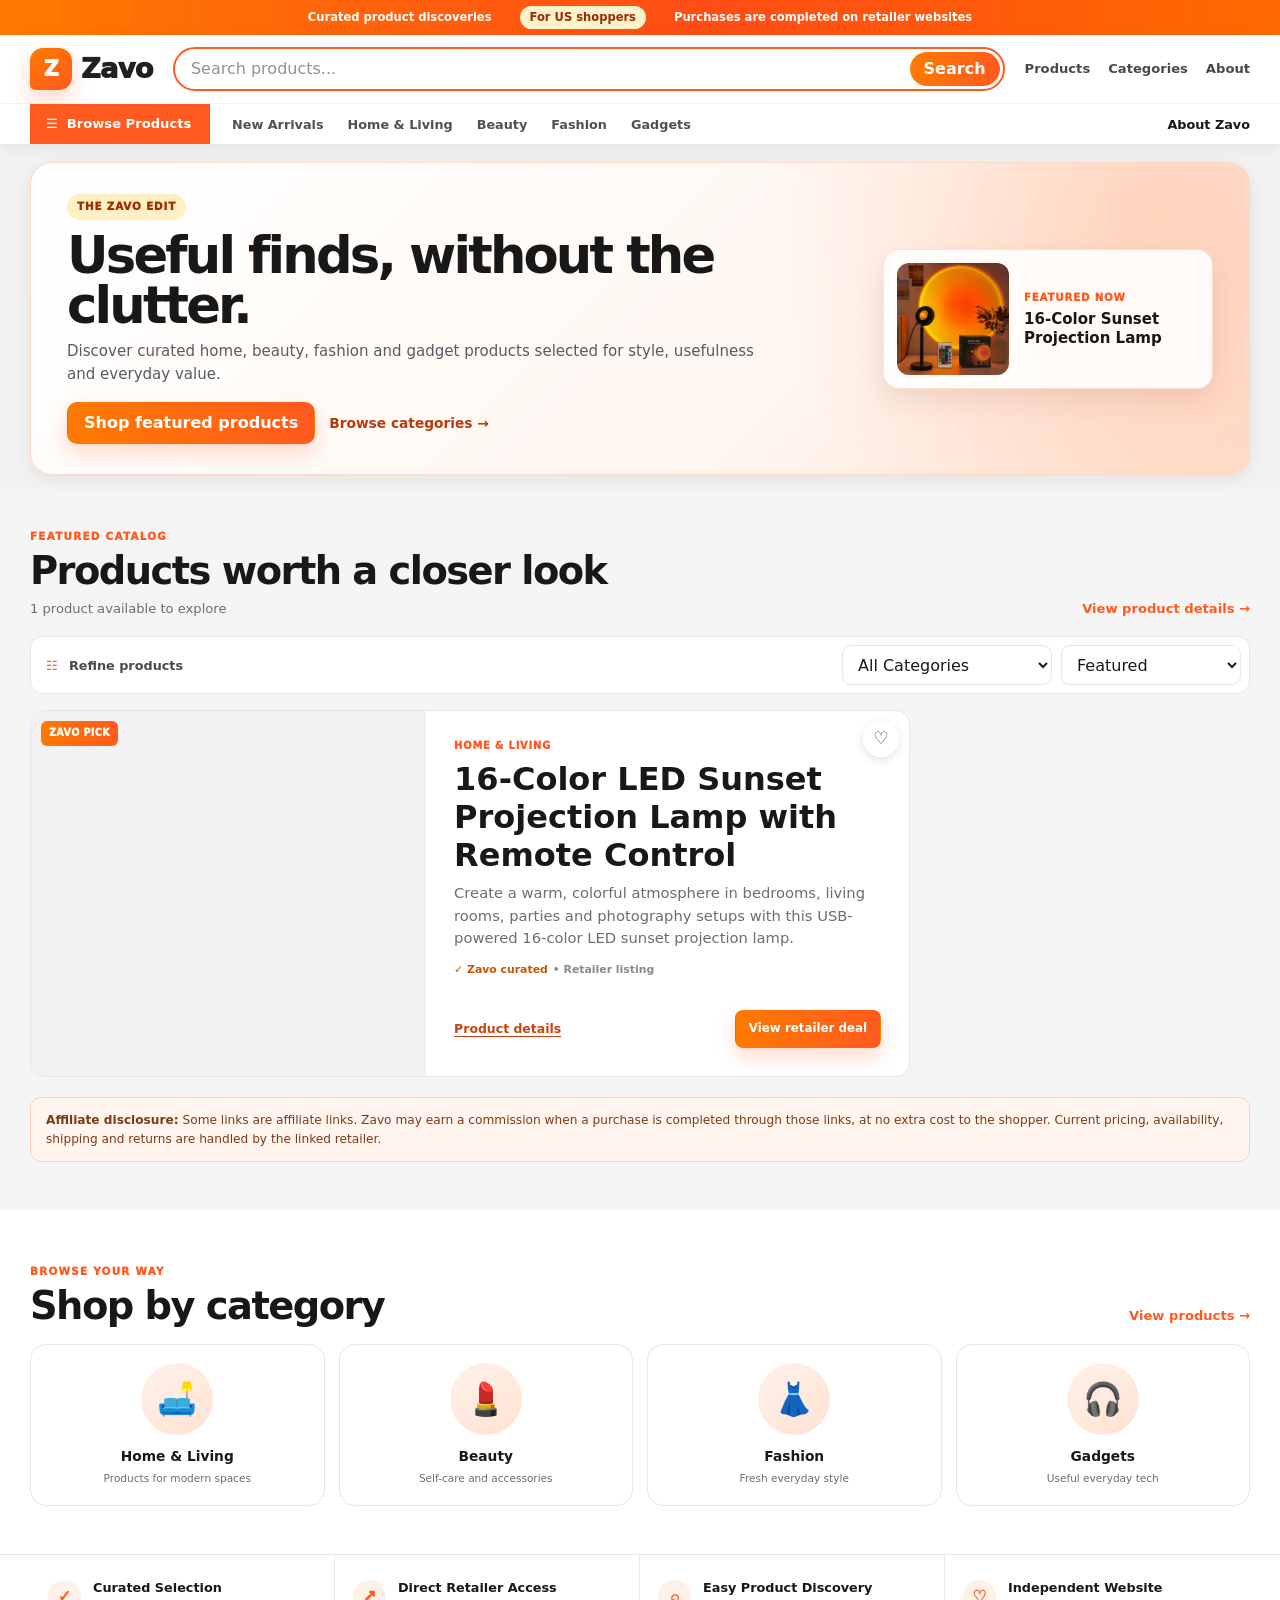
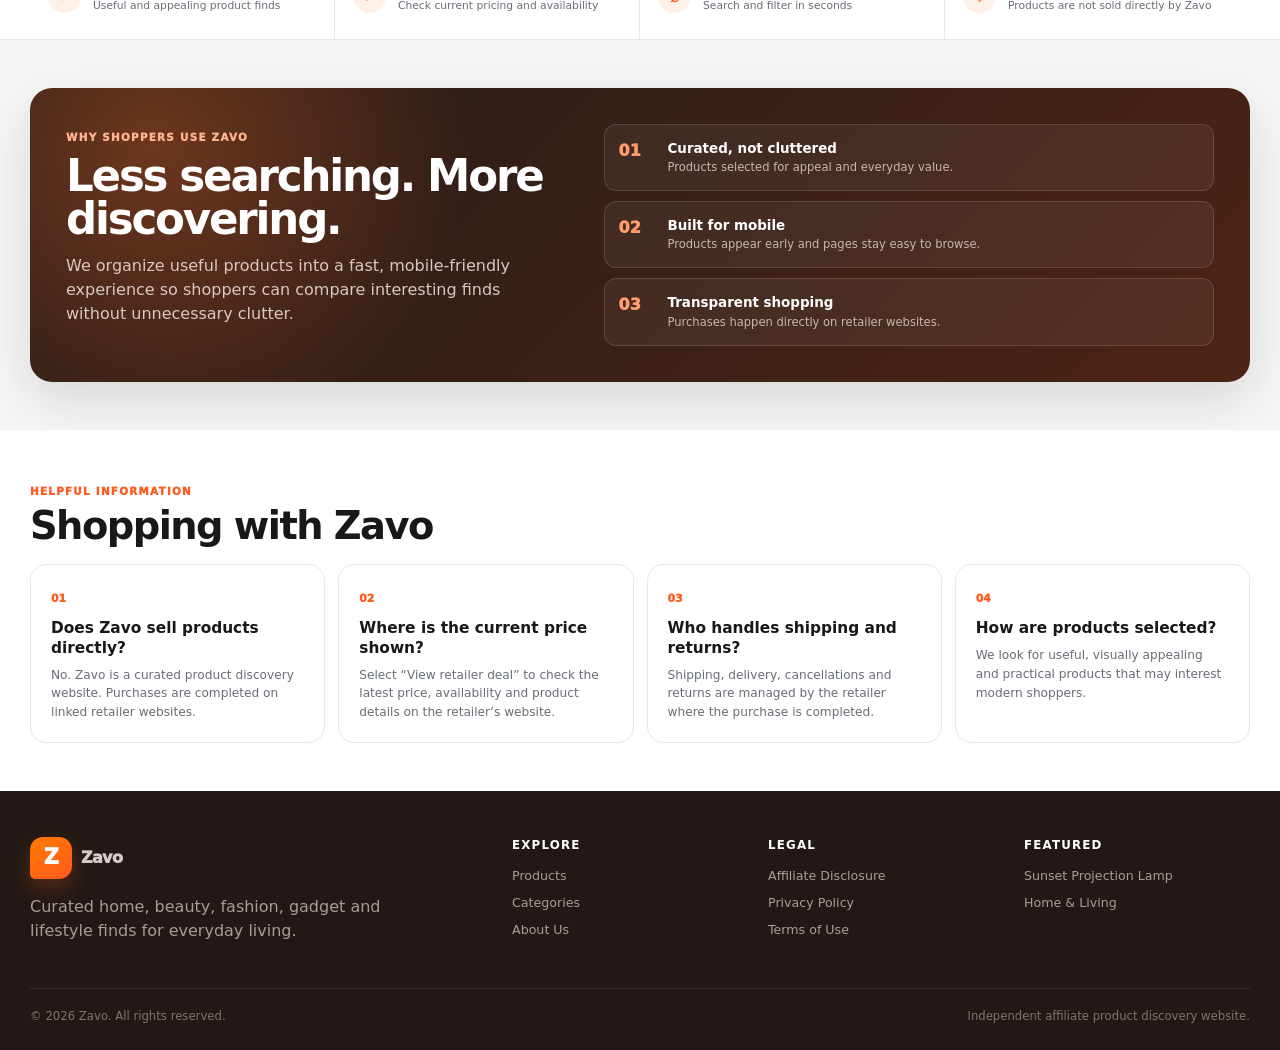
==== commit a218766a: "Add Google Search Console verification meta tag" ====
--- a/index.html
+++ b/index.html
@@ -3,6 +3,7 @@
 <head>
   <meta charset="UTF-8">
   <meta name="viewport" content="width=device-width, initial-scale=1.0">
+  <meta name="google-site-verification" content="3lWCCEf44x6k8HCtnCnUIT6Yq9rmfZUGEID5cFMAbwE" />
   <title>Zavo | Curated Home, Beauty, Fashion & Gadget Finds</title>
   <meta name="description" content="Discover curated home, beauty, fashion and gadget finds on Zavo, including a 16-color LED sunset projection lamp with remote control.">
   <meta name="robots" content="index, follow, max-image-preview:large, max-snippet:-1, max-video-preview:-1">
--- a/styles.css
+++ b/styles.css
@@ -1,26 +1,26 @@
 :root {
-  --bg: #f5f5f5;
+  --bg: #f6f6f6;
   --surface: #ffffff;
   --surface-soft: #fff5ef;
   --text: #181818;
-  --muted: #666b76;
+  --muted: #686d76;
   --line: #e8e8e8;
   --brand: #ff5a1f;
   --brand-2: #ff7a00;
-  --brand-dark: #e9430a;
-  --dark: #231a16;
+  --brand-dark: #d9430d;
+  --dark: #211915;
   --radius-sm: 10px;
   --radius: 16px;
-  --radius-lg: 24px;
-  --shadow-sm: 0 4px 16px rgba(35, 26, 22, 0.07);
-  --shadow: 0 18px 50px rgba(35, 26, 22, 0.14);
+  --radius-lg: 22px;
+  --shadow-sm: 0 5px 18px rgba(35, 26, 22, .07);
+  --shadow: 0 18px 48px rgba(35, 26, 22, .13);
 }
 
 *, *::before, *::after { box-sizing: border-box; }
 html {
   min-width: 0;
   scroll-behavior: smooth;
-  scroll-padding-top: 150px;
+  scroll-padding-top: 118px;
   -webkit-text-size-adjust: 100%;
   text-size-adjust: 100%;
 }
@@ -38,50 +38,51 @@
 img { display: block; width: 100%; max-width: 100%; }
 button, input, select { font: inherit; }
 button, a { -webkit-tap-highlight-color: transparent; }
-h1, h2, h3, p { overflow-wrap: normal; word-break: normal; }
-.container { width: min(1280px, calc(100% - 32px)); margin-inline: auto; }
+h1, h2, h3, p { overflow-wrap: break-word; }
+.container { width: min(1220px, calc(100% - 32px)); margin-inline: auto; }
 
 .announcement {
-  padding: 7px 0;
+  padding: 6px 0;
   color: #fff;
   background: linear-gradient(90deg, #ff7a00, #ff4d16 55%, #ff6a00);
-  font-size: .76rem;
-  font-weight: 750;
-}
-.announcement-inner { display: flex; align-items: center; justify-content: center; gap: 30px; white-space: nowrap; }
+  font-size: .72rem;
+  font-weight: 800;
+}
+.announcement-inner { display: flex; align-items: center; justify-content: center; gap: 28px; white-space: nowrap; }
 .announcement-highlight { padding: 3px 10px; color: #9a2c00; border-radius: 999px; background: #fff3cc; }
 
 .market-header {
   position: sticky;
   top: 0;
   z-index: 70;
-  background: #fff;
+  background: rgba(255,255,255,.98);
   box-shadow: 0 3px 16px rgba(35, 26, 22, .07);
+  backdrop-filter: blur(14px);
 }
 .market-header-main {
-  min-height: 78px;
-  display: grid;
-  grid-template-columns: auto minmax(280px, 1fr) auto;
+  min-height: 68px;
+  display: grid;
+  grid-template-columns: auto minmax(260px, 1fr) auto;
   align-items: center;
-  gap: 24px;
-}
-.brand { display: inline-flex; align-items: center; gap: 10px; font-weight: 900; letter-spacing: -.035em; white-space: nowrap; }
+  gap: 20px;
+}
+.brand { display: inline-flex; align-items: center; gap: 9px; font-weight: 950; letter-spacing: -.04em; white-space: nowrap; }
 .brand-mark {
-  width: 44px;
-  height: 44px;
+  width: 42px;
+  height: 42px;
   display: grid;
   place-items: center;
   flex: 0 0 auto;
   color: #fff;
   border-radius: 13px 13px 13px 5px;
   background: linear-gradient(145deg, var(--brand-2), var(--brand));
-  box-shadow: 0 10px 22px rgba(255, 90, 31, .28);
-  font-size: 1.35rem;
-}
-.brand-word { color: #202020; font-size: 1.85rem; }
+  box-shadow: 0 9px 20px rgba(255, 90, 31, .25);
+  font-size: 1.3rem;
+}
+.brand-word { color: #202020; font-size: 1.7rem; }
 .market-search {
   min-width: 0;
-  height: 48px;
+  height: 44px;
   display: grid;
   grid-template-columns: minmax(0, 1fr) auto;
   overflow: hidden;
@@ -89,290 +90,324 @@
   border-radius: 999px;
   background: #fff;
 }
-.market-search input { min-width: 0; width: 100%; padding: 0 18px; border: 0; outline: 0; color: var(--text); background: transparent; }
+.market-search input { min-width: 0; width: 100%; padding: 0 16px; border: 0; outline: 0; color: var(--text); background: transparent; }
 .market-search input::placeholder { color: #929292; }
 .market-search button {
-  min-width: 104px;
+  min-width: 90px;
   margin: 3px;
   border: 0;
   border-radius: 999px;
   color: #fff;
   background: linear-gradient(90deg, var(--brand-2), var(--brand));
   cursor: pointer;
-  font-weight: 850;
-}
-.header-actions { display: flex; align-items: center; gap: 18px; }
-.header-actions a { display: flex; align-items: center; gap: 8px; font-size: .88rem; font-weight: 800; line-height: 1.1; white-space: nowrap; }
-.header-actions small { display: block; margin-bottom: 3px; color: #7d7d7d; font-size: .62rem; font-weight: 600; }
-.action-icon { width: 34px; height: 34px; display: grid; place-items: center; color: var(--brand); border-radius: 50%; background: #fff1e9; }
+  font-weight: 900;
+}
+.header-actions { display: flex; align-items: center; gap: 18px; color: #494949; font-size: .82rem; font-weight: 800; white-space: nowrap; }
+.header-actions a:hover { color: var(--brand); }
 .market-nav-wrap { border-top: 1px solid #f0f0f0; }
-.market-nav { min-height: 44px; display: flex; align-items: center; gap: 22px; }
-.market-nav nav { min-width: 0; flex: 1; display: flex; align-items: center; gap: 24px; color: #4e4e4e; font-size: .84rem; font-weight: 700; }
+.market-nav { min-height: 40px; display: flex; align-items: center; gap: 22px; }
+.market-nav nav { min-width: 0; flex: 1; display: flex; align-items: center; gap: 24px; color: #505050; font-size: .8rem; font-weight: 750; }
 .market-nav nav a, .nav-about { white-space: nowrap; }
 .market-nav nav a:hover, .nav-about:hover { color: var(--brand); }
-.departments-link { align-self: stretch; min-width: 200px; padding: 0 17px; display: flex; align-items: center; gap: 10px; color: #fff; background: var(--brand); font-weight: 850; white-space: nowrap; }
-.nav-about { font-size: .82rem; font-weight: 800; }
-
-.site-header { position: sticky; top: 0; z-index: 50; background: rgba(255,255,255,.97); border-bottom: 1px solid var(--line); backdrop-filter: blur(14px); }
-.header-inner { min-height: 74px; display: flex; align-items: center; justify-content: space-between; gap: 22px; }
-.nav-links { display: flex; align-items: center; gap: 24px; color: #555; font-weight: 700; }
-.nav-links a:hover { color: var(--brand); }
-.header-cta { min-height: 42px; padding: 0 18px; display: inline-flex; align-items: center; justify-content: center; color: #fff; border-radius: 999px; background: var(--brand); font-weight: 800; }
-
-.marketplace-hero { padding: 18px 0 20px; background: #f3f3f3; }
-.marketplace-grid { display: grid; grid-template-columns: 210px minmax(0, 1fr) 245px; gap: 16px; align-items: stretch; }
-.category-sidebar {
-  min-width: 0;
-  padding: 17px 0 12px;
+.departments-link { align-self: stretch; min-width: 180px; padding: 0 16px; display: flex; align-items: center; gap: 9px; color: #fff; background: var(--brand); font-size: .82rem; font-weight: 900; white-space: nowrap; }
+.nav-about { font-size: .8rem; font-weight: 850; }
+
+.compact-hero { padding: 18px 0 14px; background: #f2f2f2; }
+.compact-hero-card {
+  min-height: 225px;
+  padding: 30px 36px;
+  display: grid;
+  grid-template-columns: minmax(0, 1fr) 330px;
+  align-items: center;
+  gap: 32px;
   overflow: hidden;
-  border-radius: var(--radius);
-  background: #fff;
+  border: 1px solid #ffd7c5;
+  border-radius: var(--radius-lg);
+  background:
+    radial-gradient(circle at 92% 15%, rgba(255, 114, 43, .22), transparent 34%),
+    linear-gradient(135deg, #fff 0%, #fff7f1 62%, #ffe1d1 100%);
   box-shadow: var(--shadow-sm);
 }
-.category-sidebar h2 { margin: 0 17px 10px; font-size: 1rem; line-height: 1.25; }
-.category-sidebar a { min-height: 48px; padding: 0 16px; display: grid; grid-template-columns: 26px minmax(0, 1fr) auto; align-items: center; gap: 8px; color: #464646; font-size: .86rem; font-weight: 700; }
-.category-sidebar a:hover { color: var(--brand); background: #fff6f1; }
-.category-sidebar b { color: #a7a7a7; font-size: 1.15rem; }
-.hero-banner {
-  position: relative;
-  min-width: 0;
-  min-height: 400px;
-  padding: 44px;
-  display: grid;
-  grid-template-columns: minmax(0, 1.1fr) minmax(240px, .8fr);
-  align-items: center;
-  gap: 24px;
-  overflow: hidden;
-  color: #fff;
-  border-radius: 20px;
-  background: linear-gradient(125deg, #ff7500 0%, #ff5219 52%, #ee3200 100%);
-  box-shadow: 0 20px 45px rgba(255, 90, 31, .22);
-}
-.hero-banner::before { content: ""; position: absolute; inset: 0; background: radial-gradient(circle at 80% 20%, rgba(255,255,255,.2), transparent 32%), linear-gradient(135deg, transparent 55%, rgba(103,16,0,.17)); }
-.hero-content, .hero-visual { position: relative; z-index: 1; min-width: 0; }
-.hero-label { display: inline-flex; padding: 6px 11px; color: #9f2d00; border-radius: 999px; background: #fff2c8; font-size: .68rem; font-weight: 900; letter-spacing: .08em; text-transform: uppercase; }
-.hero-content h1 { max-width: 620px; margin: 16px 0 14px; color: #fff; font-size: clamp(2.8rem, 4.4vw, 4.6rem); line-height: .94; letter-spacing: -.055em; }
-.hero-content p { max-width: 570px; margin: 0 0 24px; color: rgba(255,255,255,.92); font-size: .98rem; }
-.hero-actions { display: flex; flex-wrap: wrap; align-items: center; gap: 16px; }
-.btn { min-height: 44px; padding: 0 17px; display: inline-flex; align-items: center; justify-content: center; border: 1px solid transparent; border-radius: 10px; cursor: pointer; font-weight: 850; transition: transform .2s ease, box-shadow .2s ease, background .2s ease; }
+.compact-hero-copy { min-width: 0; }
+.hero-label { display: inline-flex; padding: 5px 10px; color: #9f2d00; border-radius: 999px; background: #fff0c4; font-size: .65rem; font-weight: 950; letter-spacing: .08em; text-transform: uppercase; }
+.compact-hero h1 { max-width: 680px; margin: 10px 0 10px; font-size: clamp(2.2rem, 4vw, 3.7rem); line-height: .98; letter-spacing: -.055em; }
+.compact-hero p { max-width: 690px; margin: 0 0 17px; color: #565b63; font-size: .94rem; }
+.hero-actions { display: flex; flex-wrap: wrap; align-items: center; gap: 14px; }
+.btn { min-height: 42px; padding: 0 16px; display: inline-flex; align-items: center; justify-content: center; border: 1px solid transparent; border-radius: 10px; cursor: pointer; font-weight: 900; transition: transform .2s ease, box-shadow .2s ease, background .2s ease; }
 .btn:hover { transform: translateY(-2px); }
-.btn-light { color: #cf3e00; background: #fff; box-shadow: 0 12px 25px rgba(103, 16, 0, .18); }
 .btn-primary { color: #fff; background: linear-gradient(90deg, var(--brand-2), var(--brand)); box-shadow: 0 9px 20px rgba(255,90,31,.22); }
 .btn-primary:hover { background: linear-gradient(90deg, #ff6800, #ed4510); }
-.hero-text-link { color: #fff; font-weight: 850; }
-.hero-visual { min-height: 280px; display: grid; place-items: center; }
-.shopping-orbit { position: absolute; border: 1px solid rgba(255,255,255,.28); border-radius: 50%; }
-.orbit-one { width: 270px; height: 270px; }
-.orbit-two { width: 205px; height: 205px; border-style: dashed; }
-.shopping-bag { position: relative; width: 165px; height: 195px; display: grid; place-items: center; align-content: center; color: #ff5219; border-radius: 17px 17px 27px 27px; background: linear-gradient(145deg, #fff9f1, #fff); box-shadow: 0 30px 50px rgba(119,21,0,.28); transform: rotate(-5deg); }
-.shopping-bag::before { content: ""; position: absolute; width: 68px; height: 44px; top: -27px; border: 9px solid #fff; border-bottom: 0; border-radius: 50px 50px 0 0; }
-.shopping-bag span { font-size: 5.8rem; line-height: 1; font-weight: 950; letter-spacing: -.12em; }
-.shopping-bag small { color: #9d3c18; font-size: .5rem; font-weight: 900; letter-spacing: .17em; }
-.floating-tag { position: absolute; padding: 7px 11px; color: #5a240d; border-radius: 999px; background: rgba(255,255,255,.94); box-shadow: 0 10px 22px rgba(93,18,0,.18); font-size: .68rem; font-weight: 850; }
-.tag-one { top: 32px; right: 2px; }
-.tag-two { left: 5px; bottom: 38px; }
-.tag-three { right: 8px; bottom: 6px; }
-.promo-stack { min-width: 0; display: grid; grid-template-rows: 1fr 1fr; gap: 16px; }
-.promo-card { min-width: 0; padding: 22px; display: flex; flex-direction: column; justify-content: flex-end; overflow: hidden; border-radius: var(--radius); box-shadow: var(--shadow-sm); transition: transform .2s ease; }
-.promo-card:hover { transform: translateY(-3px); }
-.promo-card strong { max-width: 190px; margin: 7px 0 13px; font-size: 1.18rem; line-height: 1.12; }
-.promo-card small { font-size: .74rem; font-weight: 850; }
-.promo-kicker { font-size: .66rem; font-weight: 900; letter-spacing: .1em; text-transform: uppercase; }
-.promo-card-light { color: #61200b; background: radial-gradient(circle at 85% 15%, #ffc7ab 0 14%, transparent 15%), linear-gradient(145deg, #fff2e7, #ffd8c4); }
-.promo-card-dark { color: #fff; background: radial-gradient(circle at 80% 20%, rgba(255,111,45,.65), transparent 22%), linear-gradient(145deg, #211b19, #4a2519); }
+.hero-text-link { color: #b93b0c; font-size: .86rem; font-weight: 900; }
+.featured-preview {
+  min-width: 0;
+  padding: 13px;
+  display: grid;
+  grid-template-columns: 112px minmax(0, 1fr);
+  align-items: center;
+  gap: 15px;
+  border: 1px solid rgba(255, 90, 31, .18);
+  border-radius: 16px;
+  background: rgba(255,255,255,.88);
+  box-shadow: 0 12px 28px rgba(111, 39, 9, .11);
+}
+.featured-preview img { width: 112px; height: 112px; object-fit: cover; border-radius: 12px; }
+.featured-preview small { display: block; margin-bottom: 5px; color: var(--brand); font-size: .64rem; font-weight: 950; letter-spacing: .08em; text-transform: uppercase; }
+.featured-preview strong { display: block; font-size: .94rem; line-height: 1.25; }
+
+.section { padding: 48px 0; }
+.section-white, .deals-section { background: #fff; }
+.market-section-head { margin-bottom: 18px; display: flex; align-items: flex-end; justify-content: space-between; gap: 18px; }
+.market-section-head h2 { margin: 4px 0 0; font-size: clamp(1.8rem, 3vw, 2.65rem); line-height: 1.05; letter-spacing: -.04em; }
+.market-section-head > a { color: var(--brand); font-size: .82rem; font-weight: 900; white-space: nowrap; }
+.eyebrow { color: var(--brand); font-size: .65rem; font-weight: 950; letter-spacing: .12em; text-transform: uppercase; }
+
+.product-market-section { padding-top: 34px; background: #f5f5f5; }
+.product-heading p { margin: 7px 0 0; color: var(--muted); font-size: .82rem; }
+.shop-toolbar {
+  min-height: 58px;
+  margin-bottom: 16px;
+  padding: 8px;
+  display: grid;
+  grid-template-columns: minmax(0, 1fr) 210px 180px;
+  align-items: center;
+  gap: 9px;
+  border: 1px solid var(--line);
+  border-radius: 13px;
+  background: #fff;
+}
+.toolbar-label { min-width: 0; padding-left: 7px; color: #4a4a4a; font-size: .8rem; font-weight: 850; }
+.toolbar-label span { margin-right: 7px; color: var(--brand); }
+.field { width: 100%; min-width: 0; min-height: 40px; padding: 0 11px; color: var(--text); border: 1px solid var(--line); border-radius: 9px; outline: none; background: #fff; }
+.field:focus { border-color: var(--brand); box-shadow: 0 0 0 3px rgba(255,90,31,.12); }
+
+.products-grid { display: grid; grid-template-columns: repeat(4, minmax(0, 1fr)); gap: 14px; }
+.products-grid.single-product { grid-template-columns: minmax(0, 880px); }
+.product-card { position: relative; min-width: 0; display: flex; flex-direction: column; overflow: hidden; border: 1px solid #e6e6e6; border-radius: 14px; background: #fff; transition: transform .2s ease, box-shadow .2s ease, border-color .2s ease; }
+.product-card:hover { transform: translateY(-3px); border-color: #ffb494; box-shadow: 0 14px 35px rgba(54,35,25,.11); }
+.single-product .product-card { display: grid; grid-template-columns: minmax(300px, .9fr) minmax(0, 1.1fr); }
+.product-media { position: relative; min-width: 0; aspect-ratio: 1 / 1; overflow: hidden; background: #f2f2f2; }
+.single-product .product-media { aspect-ratio: auto; min-height: 365px; }
+.product-media img { height: 100%; object-fit: cover; transition: transform .35s ease; }
+.product-card:hover .product-media img { transform: scale(1.025); }
+.product-badge { position: absolute; left: 10px; top: 10px; padding: 5px 8px; color: #fff; border-radius: 6px; background: linear-gradient(90deg, var(--brand-2), var(--brand)); font-size: .6rem; font-weight: 950; letter-spacing: .04em; text-transform: uppercase; }
+.product-save { position: absolute; right: 10px; top: 10px; z-index: 3; width: 36px; height: 36px; display: grid; place-items: center; border: 0; border-radius: 50%; color: #454545; background: rgba(255,255,255,.95); box-shadow: 0 3px 10px rgba(0,0,0,.12); cursor: pointer; font-size: 1.08rem; }
+.product-save.is-saved { color: var(--brand); background: #fff1e9; }
+.product-body { min-width: 0; padding: 16px; display: flex; flex-direction: column; flex: 1; }
+.single-product .product-body { padding: 28px; justify-content: center; }
+.product-category { color: var(--brand); font-size: .62rem; font-weight: 950; letter-spacing: .08em; text-transform: uppercase; }
+.product-title { margin: 7px 0 8px; font-size: 1rem; line-height: 1.32; }
+.single-product .product-title { max-width: 520px; font-size: clamp(1.35rem, 2.5vw, 2rem); line-height: 1.18; }
+.product-title a:hover { color: var(--brand-dark); }
+.product-description { margin: 0 0 13px; color: var(--muted); font-size: .78rem; line-height: 1.5; }
+.single-product .product-description { max-width: 560px; font-size: .92rem; }
+.product-confidence { margin-bottom: 12px; display: flex; flex-wrap: wrap; align-items: center; gap: 5px; color: #c85400; font-size: .68rem; font-weight: 850; }
+.product-confidence span { color: #8a8a8a; font-weight: 600; }
+.product-meta { margin-top: auto; padding-top: 5px; display: flex; align-items: center; justify-content: space-between; gap: 11px; }
+.product-details-link { color: #c74311; font-size: .78rem; font-weight: 900; text-decoration: underline; text-underline-offset: 3px; }
+.product-link { min-height: 38px; padding: 0 13px; border-radius: 8px; font-size: .74rem; white-space: nowrap; }
+.empty-state { grid-column: 1 / -1; padding: 42px 22px; text-align: center; color: var(--muted); border: 1px dashed #d3d3d3; border-radius: var(--radius); background: #fff; }
+.empty-state strong { display: block; margin-bottom: 6px; color: var(--text); font-size: 1.05rem; }
+.disclosure-note { margin-top: 20px; padding: 13px 15px; color: #7b3a18; border: 1px solid #ffd0b7; border-radius: 11px; background: #fff5ee; font-size: .76rem; }
+
+.flash-grid { display: grid; grid-template-columns: repeat(4, minmax(0, 1fr)); gap: 14px; }
+.flash-card { min-width: 0; min-height: 170px; padding: 20px; display: flex; align-items: flex-end; border-radius: var(--radius); background: #fff2e9; }
+.flash-card span { display: block; margin-bottom: 7px; color: var(--brand); font-size: .64rem; font-weight: 950; text-transform: uppercase; }
+.flash-card strong { display: block; font-size: 1.1rem; line-height: 1.15; }
+.flash-card small { display: block; margin-top: 13px; font-size: .72rem; font-weight: 850; }
+
+.round-category-grid { display: grid; grid-template-columns: repeat(4, minmax(0, 1fr)); gap: 14px; }
+.round-category { min-width: 0; padding: 18px 12px; display: flex; flex-direction: column; align-items: center; text-align: center; border: 1px solid var(--line); border-radius: var(--radius); background: #fff; transition: transform .2s ease, border-color .2s ease, box-shadow .2s ease; }
+.round-category:hover { transform: translateY(-3px); border-color: #ffb28f; box-shadow: var(--shadow-sm); }
+.round-category > span { width: 72px; height: 72px; margin-bottom: 11px; display: grid; place-items: center; border-radius: 50%; background: linear-gradient(145deg, #fff2eb, #ffe2d2); font-size: 2rem; }
+.round-category strong { font-size: .86rem; }
+.round-category small { margin-top: 4px; color: var(--muted); font-size: .66rem; }
 
 .service-strip { border-block: 1px solid var(--line); background: #fff; }
-.service-grid { min-height: 88px; display: grid; grid-template-columns: repeat(4, minmax(0, 1fr)); align-items: stretch; }
-.service-grid > div { min-width: 0; min-height: 74px; padding: 15px 20px; display: grid; grid-template-columns: 38px minmax(0, 1fr); align-content: center; column-gap: 10px; border-right: 1px solid var(--line); }
-.service-grid > div:first-child { padding-left: 0; }
+.service-grid { min-height: 84px; display: grid; grid-template-columns: repeat(4, minmax(0, 1fr)); align-items: stretch; }
+.service-grid > div { min-width: 0; min-height: 70px; padding: 14px 18px; display: grid; grid-template-columns: 36px minmax(0, 1fr); align-content: center; column-gap: 9px; border-right: 1px solid var(--line); }
 .service-grid > div:last-child { border-right: 0; }
-.service-grid span { grid-row: 1 / 3; width: 35px; height: 35px; display: grid; place-items: center; color: var(--brand); border-radius: 50%; background: #fff1e8; font-weight: 900; }
-.service-grid strong { font-size: .84rem; line-height: 1.2; }
-.service-grid small { margin-top: 3px; color: var(--muted); font-size: .7rem; line-height: 1.35; }
-
-.section { padding: 64px 0; }
-.section-white, .deals-section { background: #fff; }
-.market-section-head { margin-bottom: 24px; display: grid; grid-template-columns: minmax(0, 1fr) auto auto; align-items: end; gap: 22px; }
-.market-section-head h2 { margin: 4px 0 0; font-size: clamp(2rem, 3.2vw, 2.9rem); line-height: 1.05; letter-spacing: -.04em; }
-.market-section-head > a { color: var(--brand); font-size: .84rem; font-weight: 850; white-space: nowrap; }
-.eyebrow { color: var(--brand); font-size: .68rem; font-weight: 950; letter-spacing: .12em; text-transform: uppercase; }
-.simple-head { grid-template-columns: minmax(0, 1fr) auto; }
-.deal-timer { display: flex; align-items: center; gap: 10px; color: #727272; font-size: .76rem; font-weight: 700; }
-.deal-timer strong { padding: 8px 11px; color: #fff; border-radius: 8px; background: #222; font-variant-numeric: tabular-nums; letter-spacing: .08em; }
-.flash-grid { display: grid; grid-template-columns: repeat(4, minmax(0, 1fr)); gap: 14px; }
-.flash-card { position: relative; min-width: 0; min-height: 190px; padding: 22px; display: flex; align-items: flex-end; overflow: hidden; border-radius: var(--radius); transition: transform .2s ease, box-shadow .2s ease; }
-.flash-card:hover { transform: translateY(-5px); box-shadow: var(--shadow); }
-.flash-card div { position: relative; z-index: 2; min-width: 0; }
-.flash-card span { display: block; margin-bottom: 7px; font-size: .66rem; font-weight: 900; letter-spacing: .1em; text-transform: uppercase; }
-.flash-card strong { max-width: 210px; display: block; font-size: 1.2rem; line-height: 1.1; }
-.flash-card small { display: block; margin-top: 15px; font-size: .75rem; font-weight: 850; }
-.flash-fashion { color: #54180d; background: linear-gradient(145deg, #ffd6cf, #ffb79f); }
-.flash-home { color: #174235; background: linear-gradient(145deg, #d7f5e8, #addfcf); }
-.flash-beauty { color: #532144; background: linear-gradient(145deg, #f8d8f1, #eab4dc); }
-.flash-tech { color: #fff; background: linear-gradient(145deg, #2e3037, #17181c); }
-
-.round-category-grid { display: grid; grid-template-columns: repeat(4, minmax(0, 1fr)); gap: 16px; }
-.round-category { min-width: 0; padding: 20px 12px; display: flex; flex-direction: column; align-items: center; text-align: center; border: 1px solid var(--line); border-radius: var(--radius); background: #fff; transition: transform .2s ease, border-color .2s ease, box-shadow .2s ease; }
-.round-category:hover { transform: translateY(-4px); border-color: #ffb28f; box-shadow: var(--shadow-sm); }
-.round-category > span { width: 82px; height: 82px; margin-bottom: 13px; display: grid; place-items: center; border-radius: 50%; background: linear-gradient(145deg, #fff2eb, #ffe2d2); font-size: 2.25rem; }
-.round-category strong { font-size: .9rem; }
-.round-category small { margin-top: 4px; color: var(--muted); font-size: .68rem; }
-
-.product-market-section { background: #f5f5f5; }
-.product-heading p { margin: 9px 0 0; color: var(--muted); font-size: .86rem; }
-.shop-toolbar { min-height: 62px; margin-bottom: 20px; padding: 9px; display: grid; grid-template-columns: minmax(0, 1fr) 210px 180px; align-items: center; gap: 10px; border: 1px solid var(--line); border-radius: 13px; background: #fff; }
-.toolbar-label { min-width: 0; padding-left: 7px; color: #4a4a4a; font-size: .82rem; font-weight: 800; }
-.toolbar-label span { margin-right: 7px; color: var(--brand); }
-.field { width: 100%; min-width: 0; min-height: 42px; padding: 0 12px; color: var(--text); border: 1px solid var(--line); border-radius: 9px; outline: none; background: #fff; }
-.field:focus { border-color: var(--brand); box-shadow: 0 0 0 3px rgba(255,90,31,.12); }
-.products-grid { display: grid; grid-template-columns: repeat(4, minmax(0, 1fr)); gap: 15px; }
-.product-card { position: relative; min-width: 0; display: flex; flex-direction: column; overflow: hidden; border: 1px solid #e9e9e9; border-radius: 12px; background: #fff; transition: transform .2s ease, box-shadow .2s ease, border-color .2s ease; }
-.product-card:hover { transform: translateY(-4px); border-color: #ffb494; box-shadow: 0 14px 35px rgba(54,35,25,.12); }
-.product-media { position: relative; aspect-ratio: 1 / 1; overflow: hidden; background: #f2f2f2; }
-.product-media img { height: 100%; object-fit: cover; transition: transform .35s ease; }
-.product-card:hover .product-media img { transform: scale(1.04); }
-.product-badge { position: absolute; left: 10px; top: 10px; padding: 5px 8px; color: #fff; border-radius: 6px; background: linear-gradient(90deg, var(--brand-2), var(--brand)); font-size: .61rem; font-weight: 900; letter-spacing: .04em; text-transform: uppercase; }
-.product-save { position: absolute; right: 10px; top: 10px; width: 34px; height: 34px; display: grid; place-items: center; border: 0; border-radius: 50%; color: #454545; background: rgba(255,255,255,.94); box-shadow: 0 3px 10px rgba(0,0,0,.12); cursor: pointer; font-size: 1.05rem; }
-.product-save.is-saved { color: var(--brand); background: #fff1e9; }
-.product-body { min-width: 0; padding: 14px; display: flex; flex-direction: column; flex: 1; }
-.product-category { color: var(--brand); font-size: .63rem; font-weight: 900; letter-spacing: .08em; text-transform: uppercase; }
-.product-title { margin: 6px 0 7px; display: -webkit-box; overflow: hidden; -webkit-line-clamp: 2; -webkit-box-orient: vertical; font-size: .94rem; line-height: 1.35; }
-.product-description { margin: 0 0 12px; display: -webkit-box; overflow: hidden; -webkit-line-clamp: 2; -webkit-box-orient: vertical; color: var(--muted); font-size: .76rem; line-height: 1.45; }
-.product-confidence { margin-bottom: 10px; display: flex; flex-wrap: wrap; align-items: center; gap: 5px; color: #c85400; font-size: .68rem; font-weight: 800; }
-.product-confidence span { color: #8a8a8a; font-weight: 600; }
-.product-meta { margin-top: auto; padding-top: 4px; display: flex; align-items: center; justify-content: space-between; gap: 10px; }
-.product-price { color: #e6430b; font-size: .88rem; font-weight: 900; }
-.product-link { min-height: 36px; padding: 0 12px; border-radius: 8px; font-size: .72rem; white-space: nowrap; }
-.empty-state { grid-column: 1 / -1; padding: 48px 24px; text-align: center; color: var(--muted); border: 1px dashed #d3d3d3; border-radius: var(--radius); background: #fff; }
-.empty-state strong { display: block; margin-bottom: 6px; color: var(--text); font-size: 1.1rem; }
-.disclosure-note { margin-top: 25px; padding: 15px 17px; color: #7b3a18; border: 1px solid #ffd0b7; border-radius: 11px; background: #fff5ee; font-size: .8rem; }
-
-.feature-banner-section { padding: 0 0 64px; background: #f5f5f5; }
-.feature-banner { min-width: 0; padding: 44px; display: grid; grid-template-columns: minmax(0, .9fr) minmax(0, 1.1fr); gap: 48px; color: #fff; border-radius: var(--radius-lg); background: radial-gradient(circle at 10% 20%, rgba(255,111,45,.32), transparent 28%), linear-gradient(135deg, #251b17, #4c2416); box-shadow: var(--shadow); }
+.service-grid span { grid-row: 1 / 3; width: 33px; height: 33px; display: grid; place-items: center; color: var(--brand); border-radius: 50%; background: #fff1e8; font-weight: 950; }
+.service-grid strong { font-size: .8rem; line-height: 1.2; }
+.service-grid small { margin-top: 3px; color: var(--muted); font-size: .67rem; line-height: 1.35; }
+
+.feature-banner-section { padding: 48px 0; background: #f5f5f5; }
+.feature-banner { min-width: 0; padding: 36px; display: grid; grid-template-columns: minmax(0, .9fr) minmax(0, 1.1fr); gap: 38px; color: #fff; border-radius: var(--radius-lg); background: radial-gradient(circle at 10% 20%, rgba(255,111,45,.32), transparent 28%), linear-gradient(135deg, #251b17, #4c2416); box-shadow: var(--shadow); }
 .eyebrow-light { color: #ffb48f; }
-.feature-banner h2 { margin: 8px 0 14px; color: #fff; font-size: clamp(2.2rem, 3.6vw, 3.5rem); line-height: 1; letter-spacing: -.05em; }
+.feature-banner h2 { margin: 7px 0 12px; color: #fff; font-size: clamp(2rem, 3.4vw, 3.1rem); line-height: 1; letter-spacing: -.05em; }
 .feature-banner p { margin: 0; color: #d9c8c0; }
-.feature-points { min-width: 0; display: grid; gap: 12px; }
-.feature-points > div { min-width: 0; padding: 16px; display: grid; grid-template-columns: 40px minmax(0, 1fr); column-gap: 12px; border: 1px solid rgba(255,255,255,.13); border-radius: 12px; background: rgba(255,255,255,.055); }
+.feature-points { min-width: 0; display: grid; gap: 10px; }
+.feature-points > div { min-width: 0; padding: 14px; display: grid; grid-template-columns: 38px minmax(0, 1fr); column-gap: 11px; border: 1px solid rgba(255,255,255,.13); border-radius: 12px; background: rgba(255,255,255,.055); }
 .feature-points span { grid-row: 1 / 3; color: #ff9d6e; font-weight: 950; }
-.feature-points strong { font-size: .88rem; }
-.feature-points small { color: #c7b6ae; font-size: .76rem; }
-.faq-grid { display: grid; grid-template-columns: repeat(4, minmax(0, 1fr)); gap: 14px; }
-.faq-card { min-width: 0; padding: 22px; border: 1px solid var(--line); border-radius: var(--radius); background: #fff; }
-.faq-card > span { color: var(--brand); font-size: .7rem; font-weight: 950; }
-.faq-card h3 { margin: 11px 0 8px; font-size: 1rem; line-height: 1.28; }
-.faq-card p { margin: 0; color: var(--muted); font-size: .8rem; line-height: 1.55; }
-
-.site-footer { padding: 50px 0 26px; color: #d4ccc8; background: #211915; }
-.footer-grid { display: grid; grid-template-columns: 1.4fr repeat(3, .7fr); gap: 34px; }
+.feature-points strong { font-size: .84rem; }
+.feature-points small { color: #c7b6ae; font-size: .72rem; }
+
+.faq-grid { display: grid; grid-template-columns: repeat(4, minmax(0, 1fr)); gap: 13px; }
+.faq-card { min-width: 0; padding: 20px; border: 1px solid var(--line); border-radius: var(--radius); background: #fff; }
+.faq-card > span { color: var(--brand); font-size: .68rem; font-weight: 950; }
+.faq-card h3 { margin: 10px 0 7px; font-size: .96rem; line-height: 1.28; }
+.faq-card p { margin: 0; color: var(--muted); font-size: .76rem; line-height: 1.55; }
+
+.site-footer { padding: 46px 0 24px; color: #d4ccc8; background: #211915; }
+.footer-grid { display: grid; grid-template-columns: 1.4fr repeat(3, .7fr); gap: 30px; }
 .footer-brand, .footer-grid > div { min-width: 0; }
-.footer-brand p { max-width: 420px; color: #a99c95; }
-.footer-title { margin: 0 0 13px; color: #fff; font-size: .76rem; letter-spacing: .1em; text-transform: uppercase; }
-.footer-links { display: grid; gap: 8px; color: #a99c95; font-size: .81rem; }
+.footer-brand p { max-width: 410px; color: #a99c95; }
+.footer-title { margin: 0 0 12px; color: #fff; font-size: .74rem; letter-spacing: .1em; text-transform: uppercase; }
+.footer-links { display: grid; gap: 8px; color: #a99c95; font-size: .79rem; }
 .footer-links a:hover { color: #ff9e72; }
-.footer-bottom { margin-top: 32px; padding-top: 21px; display: flex; justify-content: space-between; gap: 20px; color: #81736b; border-top: 1px solid #3b2e28; font-size: .76rem; }
-
-.page-hero { padding: 70px 0 45px; background: linear-gradient(145deg, #fff7f1, #fff); border-bottom: 1px solid var(--line); }
-.page-hero h1 { max-width: 900px; margin: 0 0 12px; font-size: clamp(2.4rem, 5vw, 4rem); line-height: 1; letter-spacing: -.05em; }
+.footer-bottom { margin-top: 29px; padding-top: 19px; display: flex; justify-content: space-between; gap: 18px; color: #81736b; border-top: 1px solid #3b2e28; font-size: .73rem; }
+
+.page-hero { padding: 64px 0 40px; background: linear-gradient(145deg, #fff7f1, #fff); border-bottom: 1px solid var(--line); }
+.page-hero h1 { max-width: 900px; margin: 0 0 11px; font-size: clamp(2.2rem, 5vw, 3.8rem); line-height: 1; letter-spacing: -.05em; }
 .page-hero p { max-width: 760px; margin: 0; color: var(--muted); }
-.content-card { max-width: 900px; margin: 0 auto; padding: 34px; border: 1px solid var(--line); border-radius: var(--radius); background: #fff; box-shadow: var(--shadow-sm); }
-.content-card h2 { margin-top: 28px; }
+.content-card { max-width: 900px; margin: 0 auto; padding: 32px; border: 1px solid var(--line); border-radius: var(--radius); background: #fff; box-shadow: var(--shadow-sm); }
+.content-card h2 { margin-top: 26px; }
 .content-card h2:first-child { margin-top: 0; }
 .content-card p, .content-card li { color: #535860; }
 .content-card a { color: var(--brand); text-decoration: underline; }
+
+.product-page-main { padding: 24px 0 56px; background: #f6f6f6; }
+.breadcrumbs { margin-bottom: 17px; color: #70757c; font-size: .76rem; }
+.breadcrumbs a { color: #b74318; font-weight: 800; }
+.product-detail {
+  display: grid;
+  grid-template-columns: minmax(0, .95fr) minmax(0, 1.05fr);
+  gap: 34px;
+  align-items: start;
+}
+.product-gallery, .product-summary, .editorial-card {
+  min-width: 0;
+  border: 1px solid var(--line);
+  border-radius: var(--radius-lg);
+  background: #fff;
+  box-shadow: var(--shadow-sm);
+}
+.product-gallery { overflow: hidden; }
+.product-gallery img { aspect-ratio: 1 / 1; object-fit: cover; }
+.product-summary { padding: 30px; }
+.product-summary .product-category { margin-bottom: 8px; }
+.product-summary h1 { margin: 0 0 13px; font-size: clamp(2rem, 4vw, 3.35rem); line-height: 1.02; letter-spacing: -.05em; }
+.product-lead { margin: 0 0 18px; color: #555b64; font-size: 1rem; }
+.product-facts { margin: 0 0 20px; padding: 0; display: grid; gap: 9px; list-style: none; }
+.product-facts li { padding-left: 25px; position: relative; color: #41464d; }
+.product-facts li::before { content: "✓"; position: absolute; left: 0; color: var(--brand); font-weight: 950; }
+.retailer-panel { padding: 16px; border: 1px solid #ffd1bb; border-radius: 13px; background: #fff6f0; }
+.retailer-panel strong { display: block; margin-bottom: 4px; }
+.retailer-panel p { margin: 0 0 13px; color: #6f4a39; font-size: .8rem; }
+.retailer-panel .btn { width: 100%; }
+.product-disclosure { margin: 12px 0 0; color: #797979; font-size: .7rem; line-height: 1.45; }
+.editorial-grid { margin-top: 28px; display: grid; grid-template-columns: repeat(3, minmax(0, 1fr)); gap: 14px; }
+.editorial-card { padding: 22px; }
+.editorial-card h2 { margin: 0 0 10px; font-size: 1.2rem; }
+.editorial-card p, .editorial-card li { color: #5d626a; font-size: .82rem; line-height: 1.58; }
+.editorial-card ul { margin: 0; padding-left: 18px; }
+.product-faq { margin-top: 28px; }
+
 .mobile-dock { display: none; }
 
-@media (max-width: 1199px) {
-  .market-header-main { grid-template-columns: auto minmax(0, 1fr); gap: 20px; }
+@media (max-width: 980px) {
+  .market-header-main { grid-template-columns: auto minmax(220px, 1fr); }
   .header-actions { display: none; }
-  .marketplace-grid { grid-template-columns: minmax(0, 1fr); }
-  .category-sidebar { display: none; }
-  .hero-banner { width: 100%; grid-template-columns: minmax(0, 1fr) minmax(240px, 320px); }
-  .promo-stack { grid-template-columns: repeat(2, minmax(0, 1fr)); grid-template-rows: none; }
-  .promo-card { min-height: 155px; }
-  .service-grid { grid-template-columns: repeat(2, minmax(0, 1fr)); padding: 8px 0; }
-  .service-grid > div { border-right: 0; }
-  .service-grid > div:nth-child(odd) { border-right: 1px solid var(--line); }
-  .round-category-grid { grid-template-columns: repeat(4, minmax(0, 1fr)); }
+  .compact-hero-card { grid-template-columns: minmax(0, 1fr) 280px; }
+  .featured-preview { grid-template-columns: 92px minmax(0, 1fr); }
+  .featured-preview img { width: 92px; height: 92px; }
   .products-grid { grid-template-columns: repeat(3, minmax(0, 1fr)); }
+  .feature-banner { grid-template-columns: 1fr; gap: 24px; }
   .faq-grid { grid-template-columns: repeat(2, minmax(0, 1fr)); }
-}
-
-@media (max-width: 900px) {
-  .announcement-inner span:first-child, .announcement-inner span:last-child { display: none; }
-  .market-header-main { padding: 12px 0; grid-template-columns: auto minmax(0, 1fr); }
-  .market-search { grid-column: 1 / -1; grid-row: 2; height: 45px; }
-  .brand-word { font-size: 1.65rem; }
-  .brand-mark { width: 40px; height: 40px; }
-  .market-nav { overflow-x: auto; scrollbar-width: none; }
-  .market-nav::-webkit-scrollbar { display: none; }
-  .market-nav nav { min-width: max-content; gap: 20px; }
-  .nav-about { display: none; }
-  .departments-link { min-width: max-content; }
-  .hero-banner { min-height: 390px; padding: 36px; grid-template-columns: minmax(0, 1fr) 230px; }
-  .hero-content h1 { font-size: clamp(2.7rem, 7vw, 4rem); }
-  .hero-visual { min-height: 230px; }
-  .orbit-one { width: 220px; height: 220px; }
-  .orbit-two { width: 165px; height: 165px; }
-  .shopping-bag { width: 132px; height: 155px; }
-  .shopping-bag span { font-size: 4.6rem; }
-  .shopping-bag::before { width: 55px; height: 35px; top: -22px; border-width: 8px; }
-  .flash-grid { grid-template-columns: repeat(2, minmax(0, 1fr)); }
-  .feature-banner { grid-template-columns: 1fr; gap: 28px; }
   .footer-grid { grid-template-columns: repeat(2, minmax(0, 1fr)); }
   .footer-brand { grid-column: 1 / -1; }
 }
 
 @media (max-width: 720px) {
-  body { padding-bottom: 72px; }
-  .container { width: min(100% - 22px, 1280px); }
-  .announcement { padding: 6px 0; }
-  .market-header-main { gap: 10px; }
-  .market-search button { min-width: 80px; font-size: .77rem; }
-  .market-search input { padding: 0 13px; font-size: .81rem; }
+  body { padding-bottom: 70px; }
+  html { scroll-padding-top: 72px; }
+  .container { width: min(100% - 20px, 1220px); }
+  .announcement { display: none; }
+  .market-header-main {
+    min-height: 62px;
+    padding: 8px 0;
+    grid-template-columns: auto minmax(0, 1fr);
+    gap: 9px;
+  }
+  .brand-mark { width: 38px; height: 38px; font-size: 1.1rem; }
+  .brand-word { font-size: 1.42rem; }
+  .market-search { height: 40px; }
+  .market-search input { padding: 0 11px; font-size: .78rem; }
+  .market-search button { min-width: 68px; font-size: .72rem; }
   .market-nav-wrap { display: none; }
-  .marketplace-hero { padding-top: 11px; }
-  .hero-banner { min-height: auto; padding: 28px 23px; grid-template-columns: 1fr; gap: 18px; }
-  .hero-content h1 { font-size: clamp(2.65rem, 12vw, 4rem); }
-  .hero-content p { font-size: .9rem; }
-  .hero-visual { min-height: 190px; }
-  .floating-tag { font-size: .6rem; }
-  .promo-stack { grid-template-columns: 1fr; }
-  .promo-card { min-height: 145px; }
+
+  .compact-hero { padding: 10px 0 8px; }
+  .compact-hero-card {
+    min-height: 0;
+    padding: 18px;
+    grid-template-columns: 1fr;
+    gap: 0;
+    border-radius: 16px;
+  }
+  .compact-hero h1 { max-width: 520px; margin: 8px 0 7px; font-size: clamp(1.7rem, 8.5vw, 2.35rem); line-height: 1; }
+  .compact-hero p { margin-bottom: 13px; display: -webkit-box; overflow: hidden; -webkit-line-clamp: 2; -webkit-box-orient: vertical; font-size: .8rem; }
+  .hero-actions { gap: 10px; }
+  .hero-actions .btn { min-height: 38px; padding: 0 13px; font-size: .76rem; }
+  .hero-text-link { font-size: .75rem; }
+  .featured-preview { display: none; }
+
+  .section { padding: 34px 0; }
+  .product-market-section { padding-top: 22px; }
+  .market-section-head { margin-bottom: 14px; align-items: flex-start; }
+  .market-section-head h2 { font-size: 1.65rem; }
+  .market-section-head > a { display: none; }
+  .product-heading p { font-size: .75rem; }
+
+  .shop-toolbar { min-height: 48px; margin-bottom: 12px; grid-template-columns: minmax(0, 1fr) 155px; }
+  .toolbar-label { display: none; }
+  .shop-toolbar #sortFilter { display: none; }
+  .field { min-height: 38px; font-size: .78rem; }
+
+  .products-grid, .products-grid.single-product { grid-template-columns: 1fr; }
+  .single-product .product-card { display: grid; grid-template-columns: 42% minmax(0, 58%); }
+  .single-product .product-media { min-height: 250px; aspect-ratio: auto; }
+  .single-product .product-body { padding: 15px; justify-content: flex-start; }
+  .single-product .product-title { font-size: 1.02rem; }
+  .single-product .product-description { display: -webkit-box; overflow: hidden; -webkit-line-clamp: 3; -webkit-box-orient: vertical; font-size: .74rem; }
+  .product-meta { align-items: stretch; flex-direction: column; }
+  .product-details-link { font-size: .72rem; }
+  .product-link { width: 100%; min-height: 36px; }
+  .product-save { width: 32px; height: 32px; font-size: .98rem; }
+  .disclosure-note { margin-top: 14px; font-size: .69rem; }
+
+  .round-category-grid { display: flex; gap: 9px; overflow-x: auto; padding-bottom: 4px; scroll-snap-type: x proximity; scrollbar-width: none; }
+  .round-category-grid::-webkit-scrollbar { display: none; }
+  .round-category { min-width: 132px; padding: 13px 8px; scroll-snap-align: start; }
+  .round-category > span { width: 55px; height: 55px; margin-bottom: 8px; font-size: 1.55rem; }
+
   .service-grid { grid-template-columns: 1fr 1fr; }
-  .service-grid > div, .service-grid > div:nth-child(odd) { padding: 12px 10px; border-right: 0; border-bottom: 1px solid var(--line); }
+  .service-grid > div { padding: 11px 8px; border-bottom: 1px solid var(--line); }
+  .service-grid > div:nth-child(2n) { border-right: 0; }
   .service-grid > div:nth-last-child(-n+2) { border-bottom: 0; }
-  .section { padding: 48px 0; }
-  .market-section-head { display: flex; align-items: flex-end; justify-content: space-between; flex-wrap: wrap; gap: 12px; }
-  .market-section-head h2 { font-size: 2rem; }
-  .deal-timer { order: 3; width: 100%; }
-  .flash-grid { grid-template-columns: 1fr; }
-  .flash-card { min-height: 160px; }
-  .round-category-grid { grid-template-columns: repeat(2, minmax(0, 1fr)); gap: 10px; }
-  .round-category { padding: 15px 8px; }
-  .round-category > span { width: 68px; height: 68px; font-size: 1.9rem; }
-  .shop-toolbar { grid-template-columns: 1fr 1fr; }
-  .toolbar-label { grid-column: 1 / -1; }
-  .products-grid { grid-template-columns: repeat(2, minmax(0, 1fr)); gap: 9px; }
-  .product-body { padding: 11px; }
-  .product-description { display: none; }
-  .product-meta { align-items: stretch; flex-direction: column; }
-  .product-link { width: 100%; }
-  .feature-banner { padding: 29px 22px; border-radius: var(--radius); }
+
+  .feature-banner-section { padding: 34px 0; }
+  .feature-banner { padding: 25px 19px; border-radius: 16px; }
+  .feature-banner h2 { font-size: 2rem; }
   .faq-grid { grid-template-columns: 1fr; }
-  .footer-grid { grid-template-columns: repeat(2, minmax(0, 1fr)); gap: 25px 18px; }
+  .footer-grid { grid-template-columns: repeat(2, minmax(0, 1fr)); gap: 23px 16px; }
   .footer-brand { grid-column: 1 / -1; }
   .footer-bottom { flex-direction: column; }
-  .nav-links, .header-cta { display: none; }
-  .content-card { padding: 23px; }
+
+  .product-page-main { padding-top: 15px; }
+  .product-detail { grid-template-columns: 1fr; gap: 14px; }
+  .product-gallery img { max-height: 520px; }
+  .product-summary { padding: 21px; }
+  .product-summary h1 { font-size: 2rem; }
+  .editorial-grid { grid-template-columns: 1fr; }
+  .content-card { padding: 22px; }
+
   .mobile-dock {
     position: fixed;
     left: 0;
     right: 0;
     bottom: 0;
     z-index: 100;
-    min-height: 66px;
-    padding: 7px 10px max(7px, env(safe-area-inset-bottom));
+    min-height: 64px;
+    padding: 7px 9px max(7px, env(safe-area-inset-bottom));
     display: grid;
     grid-template-columns: repeat(5, minmax(0, 1fr));
     align-items: end;
@@ -381,22 +416,24 @@
     box-shadow: 0 -8px 25px rgba(0,0,0,.08);
     backdrop-filter: blur(14px);
   }
-  .mobile-dock a { min-width: 0; display: flex; flex-direction: column; align-items: center; gap: 2px; color: #777; font-size: .56rem; font-weight: 750; }
-  .mobile-dock a span { font-size: 1.1rem; }
-  .mobile-dock-main span { width: 42px; height: 42px; margin-top: -23px; display: grid; place-items: center; color: #fff; border: 4px solid #fff; border-radius: 50%; background: linear-gradient(145deg, var(--brand-2), var(--brand)); box-shadow: 0 7px 18px rgba(255,90,31,.34); }
-}
-
-@media (max-width: 480px) {
-  .brand-word { font-size: 1.5rem; }
-  .hero-banner { padding: 25px 20px; }
-  .hero-content h1 { font-size: clamp(2.45rem, 13vw, 3.3rem); }
-  .hero-actions { gap: 12px; }
+  .mobile-dock a { min-width: 0; display: flex; flex-direction: column; align-items: center; gap: 2px; color: #777; font-size: .54rem; font-weight: 800; }
+  .mobile-dock a span { font-size: 1.05rem; }
+  .mobile-dock-main span { width: 40px; height: 40px; margin-top: -21px; display: grid; place-items: center; color: #fff; border: 4px solid #fff; border-radius: 50%; background: linear-gradient(145deg, var(--brand-2), var(--brand)); box-shadow: 0 7px 18px rgba(255,90,31,.34); }
+}
+
+@media (max-width: 520px) {
+  .brand-word { display: none; }
+  .single-product .product-card { grid-template-columns: 1fr; }
+  .single-product .product-media { min-height: 0; aspect-ratio: 1 / .78; }
+  .single-product .product-body { padding: 14px; }
+  .single-product .product-title { font-size: 1.08rem; }
+  .single-product .product-description { -webkit-line-clamp: 2; }
+  .product-meta { flex-direction: row; align-items: center; }
+  .product-details-link { white-space: nowrap; }
+  .product-link { width: auto; }
   .service-grid { grid-template-columns: 1fr; }
-  .service-grid > div, .service-grid > div:nth-child(odd), .service-grid > div:nth-last-child(-n+2) { min-height: 64px; border-right: 0; border-bottom: 1px solid var(--line); }
+  .service-grid > div, .service-grid > div:nth-child(2n), .service-grid > div:nth-last-child(-n+2) { border-right: 0; border-bottom: 1px solid var(--line); }
   .service-grid > div:last-child { border-bottom: 0; }
-  .shop-toolbar { grid-template-columns: 1fr; }
-  .toolbar-label { grid-column: auto; }
-  .products-grid { grid-template-columns: 1fr; }
   .footer-grid { grid-template-columns: 1fr; }
   .footer-brand { grid-column: auto; }
 }
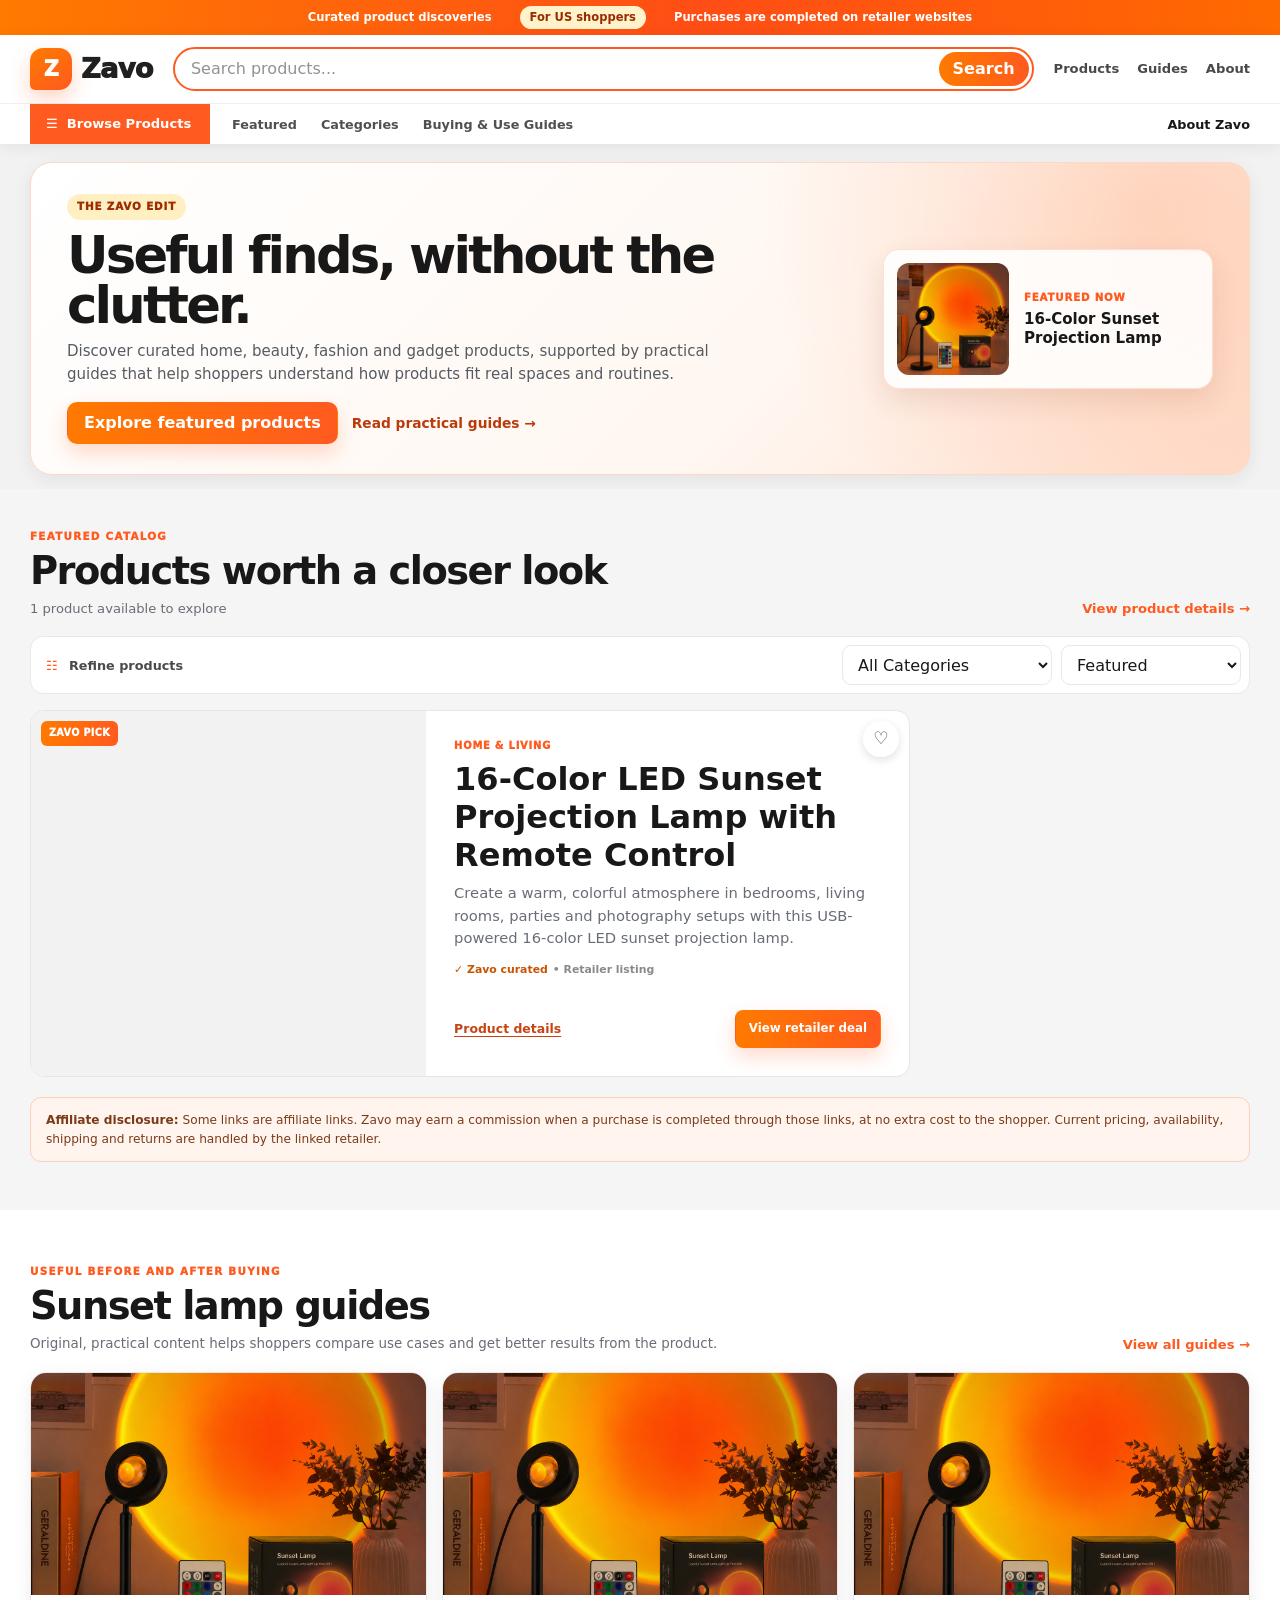
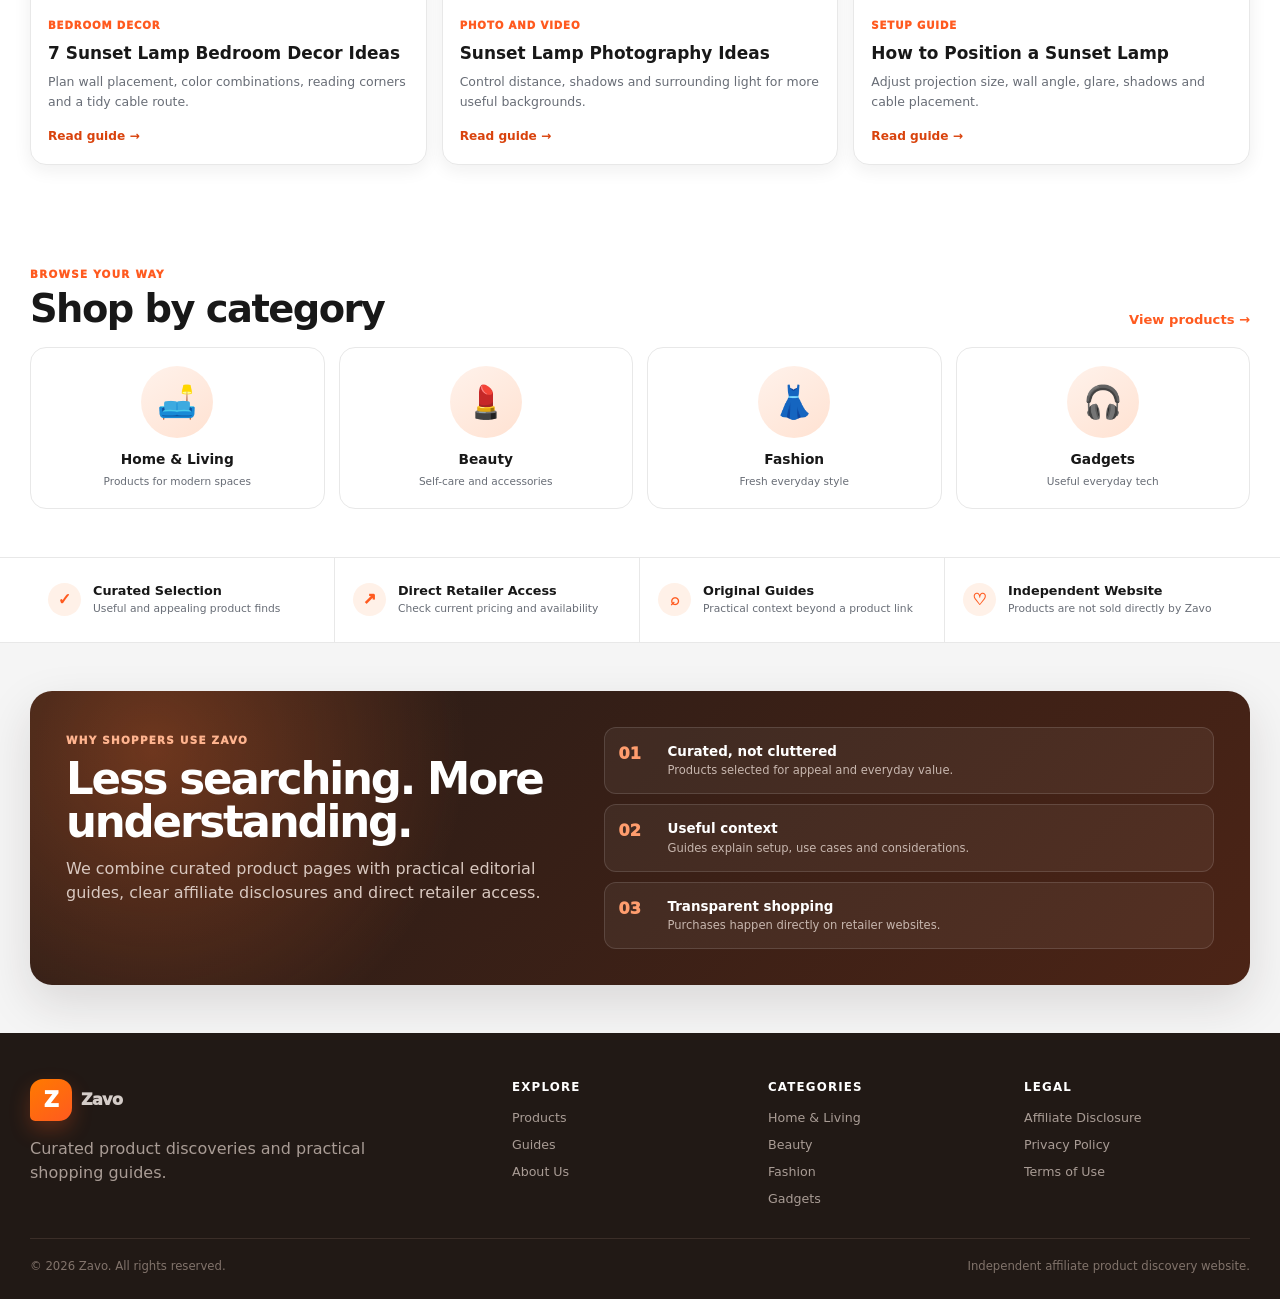
==== commit c49e6372: "Add guide hub, growth tracking and conversion links" ====
--- a/index.html
+++ b/index.html
@@ -3,9 +3,9 @@
 <head>
   <meta charset="UTF-8">
   <meta name="viewport" content="width=device-width, initial-scale=1.0">
-  <meta name="google-site-verification" content="3lWCCEf44x6k8HCtnCnUIT6Yq9rmfZUGEID5cFMAbwE" />
+  <meta name="google-site-verification" content="3lWCCEf44x6k8HCtnCnUIT6Yq9rmfZUGEID5cFMAbwE">
   <title>Zavo | Curated Home, Beauty, Fashion & Gadget Finds</title>
-  <meta name="description" content="Discover curated home, beauty, fashion and gadget finds on Zavo, including a 16-color LED sunset projection lamp with remote control.">
+  <meta name="description" content="Discover curated home, beauty, fashion and gadget finds on Zavo, plus practical shopping and product-use guides.">
   <meta name="robots" content="index, follow, max-image-preview:large, max-snippet:-1, max-video-preview:-1">
   <meta name="googlebot" content="index, follow, max-image-preview:large, max-snippet:-1, max-video-preview:-1">
   <link rel="canonical" href="https://zeshan37405.github.io/smart-gadget-site/">
@@ -13,18 +13,19 @@
 
   <meta property="og:site_name" content="Zavo">
   <meta property="og:title" content="Zavo | Curated Home, Beauty, Fashion & Gadget Finds">
-  <meta property="og:description" content="Find useful, stylish products faster with Zavo's curated product catalog.">
+  <meta property="og:description" content="Find useful products and practical guides faster with Zavo.">
   <meta property="og:type" content="website">
   <meta property="og:url" content="https://zeshan37405.github.io/smart-gadget-site/">
   <meta property="og:image" content="https://zeshan37405.github.io/smart-gadget-site/images/16-color-led-sunset-projection-lamp.png">
   <meta property="og:image:alt" content="16-color LED sunset projection lamp with remote control">
   <meta name="twitter:card" content="summary_large_image">
   <meta name="twitter:title" content="Zavo | Curated Product Finds">
-  <meta name="twitter:description" content="Curated home, beauty, fashion and gadget finds for everyday life.">
+  <meta name="twitter:description" content="Curated product discoveries and practical guides for everyday life.">
   <meta name="twitter:image" content="https://zeshan37405.github.io/smart-gadget-site/images/16-color-led-sunset-projection-lamp.png">
 
-  <link rel="preload" as="image" href="https://zeshan37405.github.io/smart-gadget-site/images/16-color-led-sunset-projection-lamp.png">
+  <link rel="preload" as="image" href="images/16-color-led-sunset-projection-lamp.png">
   <link rel="stylesheet" href="styles.css">
+  <link rel="stylesheet" href="growth.css?v=20260722-1">
 
   <script type="application/ld+json">
   {
@@ -42,9 +43,7 @@
         "@id": "https://zeshan37405.github.io/smart-gadget-site/#website",
         "url": "https://zeshan37405.github.io/smart-gadget-site/",
         "name": "Zavo",
-        "publisher": {
-          "@id": "https://zeshan37405.github.io/smart-gadget-site/#organization"
-        },
+        "publisher": { "@id": "https://zeshan37405.github.io/smart-gadget-site/#organization" },
         "potentialAction": {
           "@type": "SearchAction",
           "target": {
@@ -58,10 +57,8 @@
         "@type": "CollectionPage",
         "@id": "https://zeshan37405.github.io/smart-gadget-site/#webpage",
         "url": "https://zeshan37405.github.io/smart-gadget-site/",
-        "name": "Zavo Curated Product Finds",
-        "isPartOf": {
-          "@id": "https://zeshan37405.github.io/smart-gadget-site/#website"
-        },
+        "name": "Zavo Curated Product Finds and Guides",
+        "isPartOf": { "@id": "https://zeshan37405.github.io/smart-gadget-site/#website" },
         "primaryImageOfPage": "https://zeshan37405.github.io/smart-gadget-site/images/16-color-led-sunset-projection-lamp.png",
         "mainEntity": {
           "@type": "ItemList",
@@ -74,13 +71,30 @@
               "name": "16-Color LED Sunset Projection Lamp with Remote Control"
             }
           ]
-        }
+        },
+        "hasPart": [
+          {
+            "@type": "Article",
+            "url": "https://zeshan37405.github.io/smart-gadget-site/guides/sunset-lamp-bedroom-decor-ideas.html",
+            "name": "7 Sunset Lamp Bedroom Decor Ideas for a Warmer Space"
+          },
+          {
+            "@type": "Article",
+            "url": "https://zeshan37405.github.io/smart-gadget-site/guides/sunset-lamp-photography-ideas.html",
+            "name": "Sunset Lamp Photography Ideas for Better Backgrounds"
+          },
+          {
+            "@type": "HowTo",
+            "url": "https://zeshan37405.github.io/smart-gadget-site/guides/how-to-position-a-sunset-lamp.html",
+            "name": "How to Position a Sunset Lamp for the Best Effect"
+          }
+        ]
       }
     ]
   }
   </script>
 </head>
-<body id="top">
+<body id="top" data-page-type="home">
   <div class="announcement">
     <div class="container announcement-inner">
       <span>Curated product discoveries</span>
@@ -91,33 +105,17 @@
 
   <header class="market-header">
     <div class="container market-header-main">
-      <a class="brand market-brand" href="./" aria-label="Zavo home">
-        <span class="brand-mark">Z</span>
-        <span class="brand-word">Zavo</span>
-      </a>
-
+      <a class="brand market-brand" href="./" aria-label="Zavo home"><span class="brand-mark">Z</span><span class="brand-word">Zavo</span></a>
       <form class="market-search" id="searchForm" role="search">
         <input id="searchInput" type="search" placeholder="Search products..." aria-label="Search products">
         <button type="submit">Search</button>
       </form>
-
-      <div class="header-actions" aria-label="Quick links">
-        <a href="#shop">Products</a>
-        <a href="#categories">Categories</a>
-        <a href="about.html">About</a>
-      </div>
+      <div class="header-actions" aria-label="Quick links"><a href="#shop">Products</a><a href="guides/">Guides</a><a href="about.html">About</a></div>
     </div>
-
     <div class="market-nav-wrap">
       <div class="container market-nav">
         <a class="departments-link" href="#shop"><span>☰</span> Browse Products</a>
-        <nav aria-label="Main navigation">
-          <a href="#shop">New Arrivals</a>
-          <a href="#categories">Home & Living</a>
-          <a href="#categories">Beauty</a>
-          <a href="#categories">Fashion</a>
-          <a href="#categories">Gadgets</a>
-        </nav>
+        <nav aria-label="Main navigation"><a href="#shop">Featured</a><a href="#categories">Categories</a><a href="guides/">Buying & Use Guides</a></nav>
         <a class="nav-about" href="about.html">About Zavo</a>
       </div>
     </div>
@@ -129,14 +127,11 @@
         <div class="compact-hero-copy">
           <span class="hero-label">The Zavo Edit</span>
           <h1>Useful finds, without the clutter.</h1>
-          <p>Discover curated home, beauty, fashion and gadget products selected for style, usefulness and everyday value.</p>
-          <div class="hero-actions">
-            <a class="btn btn-primary" href="#shop">Shop featured products</a>
-            <a class="hero-text-link" href="#categories">Browse categories →</a>
-          </div>
+          <p>Discover curated home, beauty, fashion and gadget products, supported by practical guides that help shoppers understand how products fit real spaces and routines.</p>
+          <div class="hero-actions"><a class="btn btn-primary" href="#shop">Explore featured products</a><a class="hero-text-link" href="guides/">Read practical guides →</a></div>
         </div>
         <a class="featured-preview" href="products/16-color-led-sunset-projection-lamp.html" aria-label="View the featured sunset projection lamp">
-          <img src="images/16-color-led-sunset-projection-lamp.png" width="1536" height="1536" alt="" decoding="async">
+          <img src="images/16-color-led-sunset-projection-lamp.png" width="1536" height="1536" alt="16-color sunset projection lamp" decoding="async">
           <span><small>Featured now</small><strong>16-Color Sunset Projection Lamp</strong></span>
         </a>
       </div>
@@ -145,30 +140,16 @@
     <section id="shop" class="section product-market-section">
       <div class="container">
         <div class="market-section-head product-heading">
-          <div>
-            <span class="eyebrow">Featured catalog</span>
-            <h2>Products worth a closer look</h2>
-            <p><span id="productCount">1</span> product available to explore</p>
-          </div>
+          <div><span class="eyebrow">Featured catalog</span><h2>Products worth a closer look</h2><p><span id="productCount">1</span> product available to explore</p></div>
           <a href="products/16-color-led-sunset-projection-lamp.html">View product details →</a>
         </div>
-
         <div class="shop-toolbar" aria-label="Product filters">
           <div class="toolbar-label"><span>☷</span> Refine products</div>
-          <select id="categoryFilter" class="field" aria-label="Filter by category">
-            <option value="all">All Categories</option>
-            <option value="Home & Living">Home & Living</option>
-          </select>
-          <select id="sortFilter" class="field" aria-label="Sort products">
-            <option value="featured">Featured</option>
-            <option value="az">Name: A–Z</option>
-            <option value="za">Name: Z–A</option>
-            <option value="category">By Category</option>
-          </select>
+          <select id="categoryFilter" class="field" aria-label="Filter by category"><option value="all">All Categories</option><option value="Home & Living">Home & Living</option></select>
+          <select id="sortFilter" class="field" aria-label="Sort products"><option value="featured">Featured</option><option value="az">Name: A–Z</option><option value="za">Name: Z–A</option><option value="category">By Category</option></select>
         </div>
-
         <div id="productsGrid" class="products-grid single-product" aria-live="polite">
-          <article class="product-card">
+          <article class="product-card" data-product-name="16-Color LED Sunset Projection Lamp with Remote Control">
             <a class="product-media product-media-link" href="products/16-color-led-sunset-projection-lamp.html" aria-label="View details for 16-Color LED Sunset Projection Lamp">
               <img data-product-image data-fallback-stage="1" src="images/16-color-led-sunset-projection-lamp.png" width="1536" height="1536" alt="16-color LED sunset projection lamp with remote control in a warm bedroom setting" loading="eager" fetchpriority="high" decoding="async">
               <span class="product-badge">Zavo Pick</span>
@@ -177,119 +158,41 @@
             <div class="product-body">
               <div class="product-category">Home &amp; Living</div>
               <h3 class="product-title"><a href="products/16-color-led-sunset-projection-lamp.html">16-Color LED Sunset Projection Lamp with Remote Control</a></h3>
-              <p class="product-description">Create a warm, colorful atmosphere in bedrooms, living rooms, parties and photography setups with this USB-powered 16-color LED projection lamp.</p>
+              <p class="product-description">Create a warm, colorful atmosphere in bedrooms, living rooms, parties and photography setups with this USB-powered projection lamp.</p>
               <div class="product-confidence">✓ Zavo curated <span>• Retailer listing</span></div>
-              <div class="product-meta">
-                <a class="product-details-link" href="products/16-color-led-sunset-projection-lamp.html">Product details</a>
-                <a class="btn btn-primary product-link" href="https://s.click.aliexpress.com/e/_c3yYJHFD" target="_blank" rel="nofollow sponsored noopener">View retailer deal</a>
-              </div>
+              <div class="product-meta"><a class="product-details-link" href="products/16-color-led-sunset-projection-lamp.html">Product details</a><a class="btn btn-primary product-link" data-cta-location="home_product_card" href="https://s.click.aliexpress.com/e/_c3yYJHFD" target="_blank" rel="nofollow sponsored noopener">View retailer deal</a></div>
             </div>
           </article>
         </div>
+        <div class="disclosure-note"><strong>Affiliate disclosure:</strong> Some links are affiliate links. Zavo may earn a commission when a purchase is completed through those links, at no extra cost to the shopper. Current pricing, availability, shipping and returns are handled by the linked retailer.</div>
+      </div>
+    </section>
 
-        <div class="disclosure-note">
-          <strong>Affiliate disclosure:</strong> Some links are affiliate links. Zavo may earn a commission when a purchase is completed through those links, at no extra cost to the shopper. Current pricing, availability, shipping and returns are handled by the linked retailer.
+    <section id="deals" class="section deals-section" hidden><div class="container"><div class="market-section-head"><div><span class="eyebrow">Verified retailer timing</span><h2>Limited-time deals</h2></div><a href="#shop">See all products →</a></div><div id="flashGrid" class="flash-grid" aria-live="polite"></div></div></section>
+
+    <section class="section guide-section" aria-labelledby="guides-heading">
+      <div class="container">
+        <div class="market-section-head"><div><span class="eyebrow">Useful before and after buying</span><h2 id="guides-heading">Sunset lamp guides</h2><p class="section-intro">Original, practical content helps shoppers compare use cases and get better results from the product.</p></div><a href="guides/">View all guides →</a></div>
+        <div class="guide-grid">
+          <article class="guide-card"><a class="guide-card-media" href="guides/sunset-lamp-bedroom-decor-ideas.html"><img src="images/16-color-led-sunset-projection-lamp.png" alt="Warm sunset lamp bedroom decor" loading="lazy"></a><div><span>Bedroom decor</span><h3><a href="guides/sunset-lamp-bedroom-decor-ideas.html">7 Sunset Lamp Bedroom Decor Ideas</a></h3><p>Plan wall placement, color combinations, reading corners and a tidy cable route.</p><a class="guide-read" href="guides/sunset-lamp-bedroom-decor-ideas.html">Read guide →</a></div></article>
+          <article class="guide-card"><a class="guide-card-media" href="guides/sunset-lamp-photography-ideas.html"><img src="images/16-color-led-sunset-projection-lamp.png" alt="Sunset lamp photography background" loading="lazy"></a><div><span>Photo and video</span><h3><a href="guides/sunset-lamp-photography-ideas.html">Sunset Lamp Photography Ideas</a></h3><p>Control distance, shadows and surrounding light for more useful backgrounds.</p><a class="guide-read" href="guides/sunset-lamp-photography-ideas.html">Read guide →</a></div></article>
+          <article class="guide-card"><a class="guide-card-media" href="guides/how-to-position-a-sunset-lamp.html"><img src="images/16-color-led-sunset-projection-lamp.png" alt="Sunset lamp aimed at a wall" loading="lazy"></a><div><span>Setup guide</span><h3><a href="guides/how-to-position-a-sunset-lamp.html">How to Position a Sunset Lamp</a></h3><p>Adjust projection size, wall angle, glare, shadows and cable placement.</p><a class="guide-read" href="guides/how-to-position-a-sunset-lamp.html">Read guide →</a></div></article>
         </div>
       </div>
     </section>
 
-    <section id="deals" class="section deals-section" hidden>
-      <div class="container">
-        <div class="market-section-head">
-          <div>
-            <span class="eyebrow">Verified retailer timing</span>
-            <h2>Limited-time deals</h2>
-          </div>
-          <a href="#shop">See all products →</a>
-        </div>
-        <div id="flashGrid" class="flash-grid" aria-live="polite"></div>
-      </div>
-    </section>
+    <section id="categories" class="section section-white"><div class="container"><div class="market-section-head"><div><span class="eyebrow">Browse your way</span><h2>Shop by category</h2></div><a href="#shop">View products →</a></div><div class="round-category-grid"><a class="round-category" href="#shop" data-category="Home & Living"><span>🛋️</span><strong>Home &amp; Living</strong><small>Products for modern spaces</small></a><a class="round-category" href="#shop" data-category="Beauty"><span>💄</span><strong>Beauty</strong><small>Self-care and accessories</small></a><a class="round-category" href="#shop" data-category="Fashion"><span>👗</span><strong>Fashion</strong><small>Fresh everyday style</small></a><a class="round-category" href="#shop" data-category="Gadgets"><span>🎧</span><strong>Gadgets</strong><small>Useful everyday tech</small></a></div></div></section>
 
-    <section id="categories" class="section section-white">
-      <div class="container">
-        <div class="market-section-head">
-          <div>
-            <span class="eyebrow">Browse your way</span>
-            <h2>Shop by category</h2>
-          </div>
-          <a href="#shop">View products →</a>
-        </div>
+    <section class="service-strip" aria-label="Shopping information"><div class="container service-grid"><div><span>✓</span><strong>Curated Selection</strong><small>Useful and appealing product finds</small></div><div><span>↗</span><strong>Direct Retailer Access</strong><small>Check current pricing and availability</small></div><div><span>⌕</span><strong>Original Guides</strong><small>Practical context beyond a product link</small></div><div><span>♡</span><strong>Independent Website</strong><small>Products are not sold directly by Zavo</small></div></div></section>
 
-        <div class="round-category-grid">
-          <a class="round-category" href="#shop" data-category="Home & Living"><span>🛋️</span><strong>Home &amp; Living</strong><small>Products for modern spaces</small></a>
-          <a class="round-category" href="#shop" data-category="Beauty"><span>💄</span><strong>Beauty</strong><small>Self-care and accessories</small></a>
-          <a class="round-category" href="#shop" data-category="Fashion"><span>👗</span><strong>Fashion</strong><small>Fresh everyday style</small></a>
-          <a class="round-category" href="#shop" data-category="Gadgets"><span>🎧</span><strong>Gadgets</strong><small>Useful everyday tech</small></a>
-        </div>
-      </div>
-    </section>
-
-    <section class="service-strip" aria-label="Shopping information">
-      <div class="container service-grid">
-        <div><span>✓</span><strong>Curated Selection</strong><small>Useful and appealing product finds</small></div>
-        <div><span>↗</span><strong>Direct Retailer Access</strong><small>Check current pricing and availability</small></div>
-        <div><span>⌕</span><strong>Easy Product Discovery</strong><small>Search and filter in seconds</small></div>
-        <div><span>♡</span><strong>Independent Website</strong><small>Products are not sold directly by Zavo</small></div>
-      </div>
-    </section>
-
-    <section class="feature-banner-section">
-      <div class="container feature-banner">
-        <div>
-          <span class="eyebrow eyebrow-light">Why shoppers use Zavo</span>
-          <h2>Less searching. More discovering.</h2>
-          <p>We organize useful products into a fast, mobile-friendly experience so shoppers can compare interesting finds without unnecessary clutter.</p>
-        </div>
-        <div class="feature-points">
-          <div><span>01</span><strong>Curated, not cluttered</strong><small>Products selected for appeal and everyday value.</small></div>
-          <div><span>02</span><strong>Built for mobile</strong><small>Products appear early and pages stay easy to browse.</small></div>
-          <div><span>03</span><strong>Transparent shopping</strong><small>Purchases happen directly on retailer websites.</small></div>
-        </div>
-      </div>
-    </section>
-
-    <section class="section section-white">
-      <div class="container">
-        <div class="market-section-head">
-          <div>
-            <span class="eyebrow">Helpful information</span>
-            <h2>Shopping with Zavo</h2>
-          </div>
-        </div>
-        <div class="faq-grid">
-          <article class="faq-card"><span>01</span><h3>Does Zavo sell products directly?</h3><p>No. Zavo is a curated product discovery website. Purchases are completed on linked retailer websites.</p></article>
-          <article class="faq-card"><span>02</span><h3>Where is the current price shown?</h3><p>Select “View retailer deal” to check the latest price, availability and product details on the retailer’s website.</p></article>
-          <article class="faq-card"><span>03</span><h3>Who handles shipping and returns?</h3><p>Shipping, delivery, cancellations and returns are managed by the retailer where the purchase is completed.</p></article>
-          <article class="faq-card"><span>04</span><h3>How are products selected?</h3><p>We look for useful, visually appealing and practical products that may interest modern shoppers.</p></article>
-        </div>
-      </div>
-    </section>
+    <section class="feature-banner-section"><div class="container feature-banner"><div><span class="eyebrow eyebrow-light">Why shoppers use Zavo</span><h2>Less searching. More understanding.</h2><p>We combine curated product pages with practical editorial guides, clear affiliate disclosures and direct retailer access.</p></div><div class="feature-points"><div><span>01</span><strong>Curated, not cluttered</strong><small>Products selected for appeal and everyday value.</small></div><div><span>02</span><strong>Useful context</strong><small>Guides explain setup, use cases and considerations.</small></div><div><span>03</span><strong>Transparent shopping</strong><small>Purchases happen directly on retailer websites.</small></div></div></div></section>
   </main>
 
-  <footer class="site-footer market-footer">
-    <div class="container">
-      <div class="footer-grid">
-        <div class="footer-brand">
-          <a class="brand" href="./"><span class="brand-mark">Z</span><span>Zavo</span></a>
-          <p>Curated home, beauty, fashion, gadget and lifestyle finds for everyday living.</p>
-        </div>
-        <div><h3 class="footer-title">Explore</h3><div class="footer-links"><a href="#shop">Products</a><a href="#categories">Categories</a><a href="about.html">About Us</a></div></div>
-        <div><h3 class="footer-title">Legal</h3><div class="footer-links"><a href="disclosure.html">Affiliate Disclosure</a><a href="privacy.html">Privacy Policy</a><a href="terms.html">Terms of Use</a></div></div>
-        <div><h3 class="footer-title">Featured</h3><div class="footer-links"><a href="products/16-color-led-sunset-projection-lamp.html">Sunset Projection Lamp</a><a href="#categories">Home &amp; Living</a></div></div>
-      </div>
-      <div class="footer-bottom"><span>© <span id="year"></span> Zavo. All rights reserved.</span><span>Independent affiliate product discovery website.</span></div>
-    </div>
-  </footer>
+  <footer class="site-footer"><div class="container"><div class="footer-grid"><div class="footer-brand"><a class="brand" href="./"><span class="brand-mark">Z</span><span>Zavo</span></a><p>Curated product discoveries and practical shopping guides.</p></div><div><h3 class="footer-title">Explore</h3><div class="footer-links"><a href="#shop">Products</a><a href="guides/">Guides</a><a href="about.html">About Us</a></div></div><div><h3 class="footer-title">Categories</h3><div class="footer-links"><a href="#categories">Home & Living</a><a href="#categories">Beauty</a><a href="#categories">Fashion</a><a href="#categories">Gadgets</a></div></div><div><h3 class="footer-title">Legal</h3><div class="footer-links"><a href="disclosure.html">Affiliate Disclosure</a><a href="privacy.html">Privacy Policy</a><a href="terms.html">Terms of Use</a></div></div></div><div class="footer-bottom"><span>© <span id="year">2026</span> Zavo. All rights reserved.</span><span>Independent affiliate product discovery website.</span></div></div></footer>
 
-  <nav class="mobile-dock" aria-label="Mobile navigation">
-    <a href="#top"><span>⌂</span>Home</a>
-    <a href="#categories"><span>☷</span>Categories</a>
-    <a class="mobile-dock-main" href="#shop"><span>🛍</span>Products</a>
-    <a href="#shop"><span>⌕</span>Search</a>
-    <a href="about.html"><span>☺</span>About</a>
-  </nav>
-
-  <script src="site.js" defer></script>
+  <nav class="mobile-dock" aria-label="Mobile navigation"><a href="./"><span>⌂</span>Home</a><a href="#categories"><span>☷</span>Categories</a><a class="mobile-dock-main" href="#shop"><span>🛍</span>Products</a><a href="guides/"><span>✦</span>Guides</a><a href="about.html"><span>☺</span>About</a></nav>
+  <script src="analytics-config.js?v=20260722-1" defer></script>
+  <script src="growth.js?v=20260722-1" defer></script>
+  <script src="site.js?v=20260722-1" defer></script>
 </body>
 </html>
--- a/growth.css
+++ b/growth.css
@@ -0,0 +1,101 @@
+/* Growth and conversion additions. Kept separate from the base stylesheet for safer iteration. */
+.section-intro { max-width: 720px; margin: 8px 0 0; color: var(--muted); font-size: .84rem; }
+.guide-section { background: #fff; }
+.guide-grid { display: grid; grid-template-columns: repeat(3, minmax(0, 1fr)); gap: 15px; }
+.guide-card { min-width: 0; overflow: hidden; border: 1px solid var(--line); border-radius: var(--radius); background: #fff; box-shadow: var(--shadow-sm); }
+.guide-card-media { display: block; aspect-ratio: 16 / 9; overflow: hidden; background: #f4f4f4; }
+.guide-card-media img { height: 100%; object-fit: cover; transition: transform .3s ease; }
+.guide-card:hover .guide-card-media img { transform: scale(1.025); }
+.guide-card > div { padding: 17px; }
+.guide-card > div > span, .guide-link-grid span { color: var(--brand); font-size: .64rem; font-weight: 950; letter-spacing: .08em; text-transform: uppercase; }
+.guide-card h3 { margin: 7px 0 8px; font-size: 1.06rem; line-height: 1.25; }
+.guide-card h3 a:hover { color: var(--brand-dark); }
+.guide-card p { margin: 0 0 12px; color: var(--muted); font-size: .78rem; line-height: 1.55; }
+.guide-read { color: var(--brand-dark); font-size: .76rem; font-weight: 900; }
+
+.share-tools { margin-top: 13px; padding-top: 13px; border-top: 1px solid #f0d8ca; }
+.share-tools > strong { display: block; margin-bottom: 8px; font-size: .78rem; }
+.share-actions { display: flex; flex-wrap: wrap; gap: 8px; }
+.share-button { min-height: 36px; padding: 0 12px; display: inline-flex; align-items: center; justify-content: center; color: #7d310e; border: 1px solid #f3b898; border-radius: 9px; background: #fff; cursor: pointer; font-size: .72rem; font-weight: 850; }
+.share-button:hover { border-color: var(--brand); background: #fff6f0; }
+
+.related-guides { padding-bottom: 15px; }
+.guide-link-grid { display: grid; grid-template-columns: repeat(3, minmax(0, 1fr)); gap: 13px; }
+.guide-link-grid > a { min-width: 0; padding: 19px; display: grid; gap: 6px; border: 1px solid var(--line); border-radius: var(--radius); background: #fff; box-shadow: var(--shadow-sm); }
+.guide-link-grid > a:hover { border-color: #ffb493; transform: translateY(-2px); }
+.guide-link-grid strong { font-size: .98rem; line-height: 1.3; }
+.guide-link-grid small { color: var(--muted); font-size: .72rem; }
+
+.mobile-product-cta { display: none; }
+
+.guide-page-main { padding: 24px 0 58px; background: #f6f6f6; }
+.guide-article { max-width: 940px; margin: 0 auto; overflow: hidden; border: 1px solid var(--line); border-radius: var(--radius-lg); background: #fff; box-shadow: var(--shadow-sm); }
+.guide-hero-image { aspect-ratio: 16 / 8; overflow: hidden; background: #eee; }
+.guide-hero-image img { height: 100%; object-fit: cover; }
+.guide-article-header { padding: 30px 34px 15px; }
+.guide-article-header h1 { max-width: 820px; margin: 8px 0 12px; font-size: clamp(2.15rem, 5vw, 4.2rem); line-height: .98; letter-spacing: -.055em; }
+.guide-article-header p { max-width: 760px; margin: 0; color: var(--muted); font-size: 1rem; }
+.guide-meta { margin-top: 14px; color: #7c7c7c; font-size: .72rem; }
+.guide-content { padding: 5px 34px 36px; }
+.guide-content h2 { margin: 30px 0 10px; font-size: 1.55rem; line-height: 1.15; }
+.guide-content h3 { margin: 22px 0 7px; font-size: 1.1rem; }
+.guide-content p, .guide-content li { color: #50565e; line-height: 1.72; }
+.guide-content ul, .guide-content ol { padding-left: 22px; }
+.guide-content a { color: var(--brand-dark); font-weight: 800; text-decoration: underline; text-underline-offset: 3px; }
+.guide-callout { margin: 26px 0; padding: 19px; border: 1px solid #ffd0b8; border-radius: 13px; background: #fff6f0; }
+.guide-callout h2, .guide-callout h3 { margin-top: 0; }
+.guide-callout .btn { color: #fff; text-decoration: none; }
+.guide-hub-grid { display: grid; grid-template-columns: repeat(3, minmax(0, 1fr)); gap: 15px; }
+.guide-hub-card { overflow: hidden; border: 1px solid var(--line); border-radius: var(--radius); background: #fff; box-shadow: var(--shadow-sm); }
+.guide-hub-card img { aspect-ratio: 16 / 9; object-fit: cover; }
+.guide-hub-card > div { padding: 18px; }
+.guide-hub-card h2 { margin: 6px 0 8px; font-size: 1.2rem; }
+.guide-hub-card p { color: var(--muted); font-size: .8rem; }
+
+@media (max-width: 900px) {
+  .guide-grid, .guide-link-grid, .guide-hub-grid { grid-template-columns: 1fr 1fr; }
+}
+
+@media (max-width: 720px) {
+  .guide-grid, .guide-link-grid, .guide-hub-grid { grid-template-columns: 1fr; }
+  .guide-card { display: grid; grid-template-columns: 38% minmax(0, 62%); }
+  .guide-card-media { aspect-ratio: auto; min-height: 185px; }
+  .guide-card > div { padding: 13px; }
+  .guide-card h3 { font-size: .94rem; }
+  .guide-card p { display: -webkit-box; overflow: hidden; -webkit-line-clamp: 2; -webkit-box-orient: vertical; font-size: .72rem; }
+  .related-guides { padding-top: 25px; }
+  .guide-article-header { padding: 23px 20px 12px; }
+  .guide-content { padding: 3px 20px 28px; }
+  .guide-article-header h1 { font-size: 2.1rem; }
+  .guide-hero-image { aspect-ratio: 4 / 3; }
+
+  body[data-page-type="product"] { padding-bottom: 142px; }
+  .mobile-product-cta {
+    position: fixed;
+    left: 0;
+    right: 0;
+    bottom: 64px;
+    z-index: 99;
+    min-height: 68px;
+    padding: 8px 11px;
+    display: grid;
+    grid-template-columns: minmax(0, 1fr) auto;
+    align-items: center;
+    gap: 10px;
+    border-top: 1px solid #ead9cf;
+    background: rgba(255,255,255,.98);
+    box-shadow: 0 -8px 24px rgba(0,0,0,.09);
+    backdrop-filter: blur(12px);
+  }
+  .mobile-product-cta div { min-width: 0; }
+  .mobile-product-cta small { display: block; overflow: hidden; color: var(--muted); font-size: .64rem; text-overflow: ellipsis; white-space: nowrap; }
+  .mobile-product-cta strong { display: block; font-size: .8rem; }
+  .mobile-product-cta > a { min-height: 42px; padding: 0 15px; display: inline-flex; align-items: center; color: #fff; border-radius: 10px; background: linear-gradient(90deg, var(--brand-2), var(--brand)); font-size: .76rem; font-weight: 950; white-space: nowrap; }
+}
+
+@media (max-width: 520px) {
+  .guide-card { grid-template-columns: 1fr; }
+  .guide-card-media { min-height: 0; aspect-ratio: 16 / 8.7; }
+  .share-actions { display: grid; grid-template-columns: 1fr 1fr; }
+  .share-button { width: 100%; }
+}
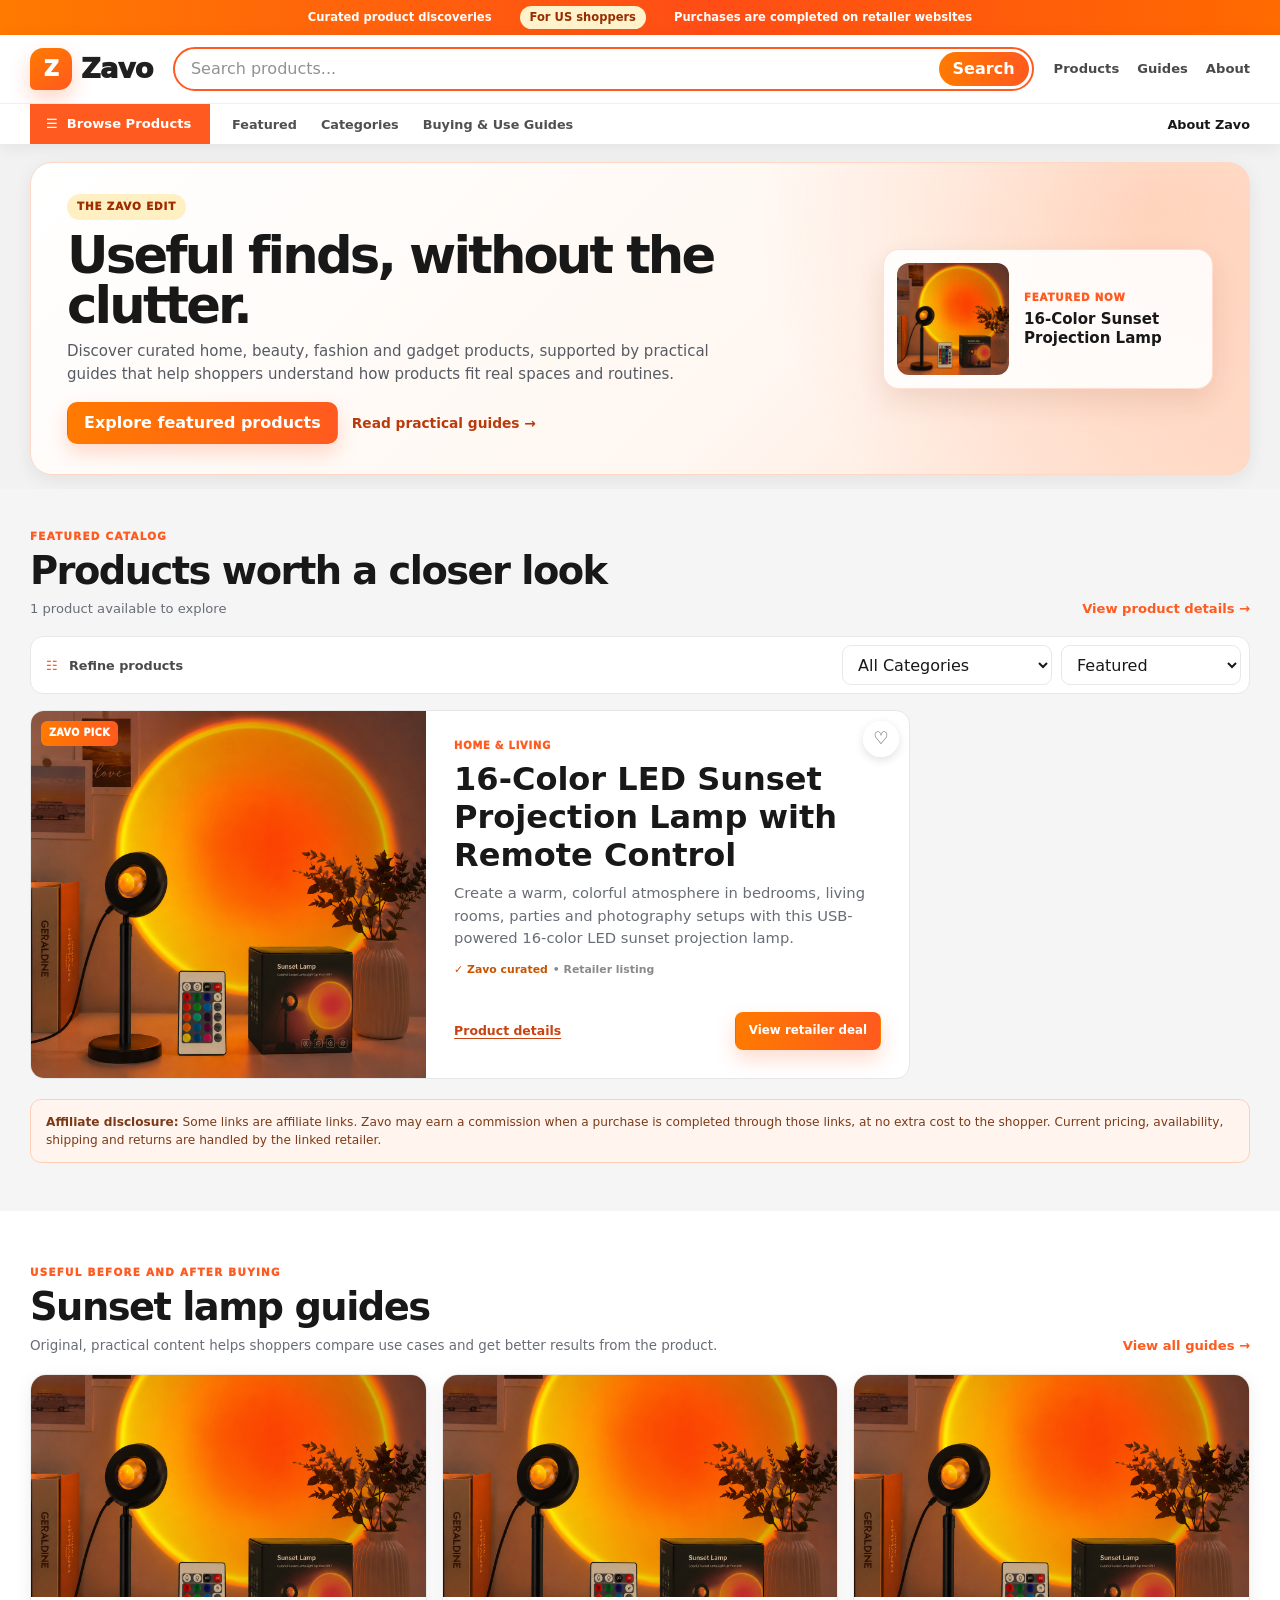
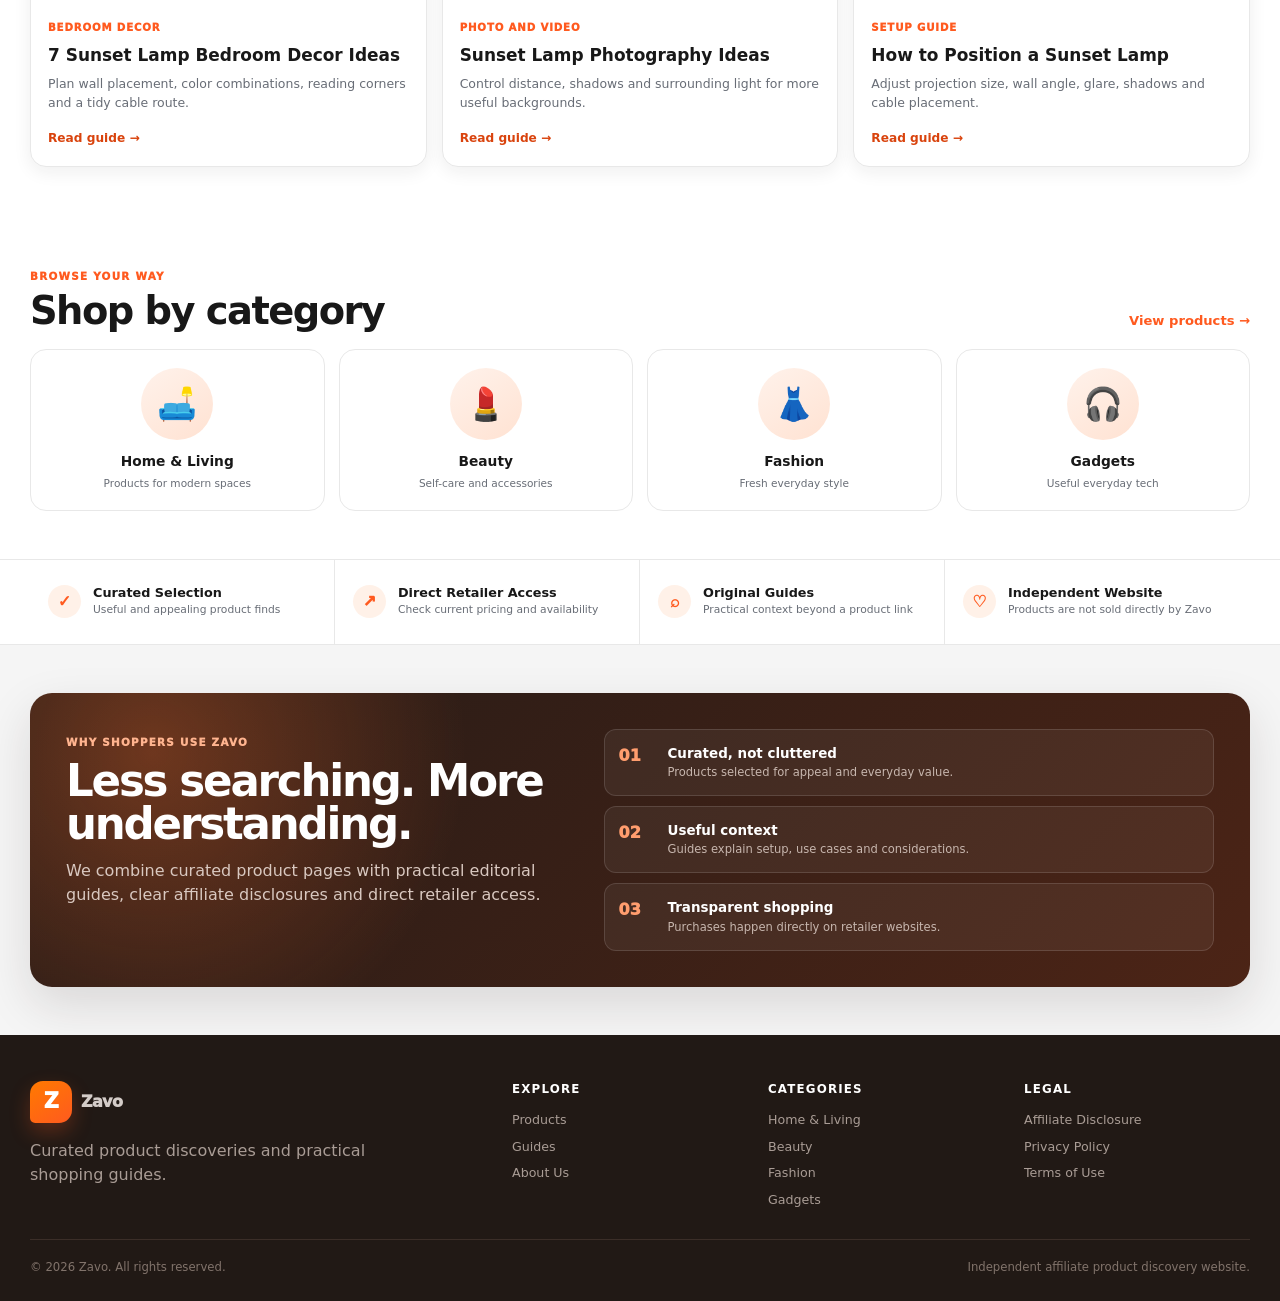
==== commit c4c323a7: "Migrate site URLs to /zavo/" ====
--- a/index.html
+++ b/index.html
@@ -8,20 +8,20 @@
   <meta name="description" content="Discover curated home, beauty, fashion and gadget finds on Zavo, plus practical shopping and product-use guides.">
   <meta name="robots" content="index, follow, max-image-preview:large, max-snippet:-1, max-video-preview:-1">
   <meta name="googlebot" content="index, follow, max-image-preview:large, max-snippet:-1, max-video-preview:-1">
-  <link rel="canonical" href="https://zeshan37405.github.io/smart-gadget-site/">
+  <link rel="canonical" href="https://zeshan37405.github.io/zavo/">
   <meta name="theme-color" content="#ff5a1f">
 
   <meta property="og:site_name" content="Zavo">
   <meta property="og:title" content="Zavo | Curated Home, Beauty, Fashion & Gadget Finds">
   <meta property="og:description" content="Find useful products and practical guides faster with Zavo.">
   <meta property="og:type" content="website">
-  <meta property="og:url" content="https://zeshan37405.github.io/smart-gadget-site/">
-  <meta property="og:image" content="https://zeshan37405.github.io/smart-gadget-site/images/16-color-led-sunset-projection-lamp.png">
+  <meta property="og:url" content="https://zeshan37405.github.io/zavo/">
+  <meta property="og:image" content="https://zeshan37405.github.io/zavo/images/16-color-led-sunset-projection-lamp.png">
   <meta property="og:image:alt" content="16-color LED sunset projection lamp with remote control">
   <meta name="twitter:card" content="summary_large_image">
   <meta name="twitter:title" content="Zavo | Curated Product Finds">
   <meta name="twitter:description" content="Curated product discoveries and practical guides for everyday life.">
-  <meta name="twitter:image" content="https://zeshan37405.github.io/smart-gadget-site/images/16-color-led-sunset-projection-lamp.png">
+  <meta name="twitter:image" content="https://zeshan37405.github.io/zavo/images/16-color-led-sunset-projection-lamp.png">
 
   <link rel="preload" as="image" href="images/16-color-led-sunset-projection-lamp.png">
   <link rel="stylesheet" href="styles.css">
@@ -33,33 +33,33 @@
     "@graph": [
       {
         "@type": "Organization",
-        "@id": "https://zeshan37405.github.io/smart-gadget-site/#organization",
+        "@id": "https://zeshan37405.github.io/zavo/#organization",
         "name": "Zavo",
-        "url": "https://zeshan37405.github.io/smart-gadget-site/",
+        "url": "https://zeshan37405.github.io/zavo/",
         "description": "An independent affiliate product discovery website."
       },
       {
         "@type": "WebSite",
-        "@id": "https://zeshan37405.github.io/smart-gadget-site/#website",
-        "url": "https://zeshan37405.github.io/smart-gadget-site/",
+        "@id": "https://zeshan37405.github.io/zavo/#website",
+        "url": "https://zeshan37405.github.io/zavo/",
         "name": "Zavo",
-        "publisher": { "@id": "https://zeshan37405.github.io/smart-gadget-site/#organization" },
+        "publisher": { "@id": "https://zeshan37405.github.io/zavo/#organization" },
         "potentialAction": {
           "@type": "SearchAction",
           "target": {
             "@type": "EntryPoint",
-            "urlTemplate": "https://zeshan37405.github.io/smart-gadget-site/?q={search_term_string}#shop"
+            "urlTemplate": "https://zeshan37405.github.io/zavo/?q={search_term_string}#shop"
           },
           "query-input": "required name=search_term_string"
         }
       },
       {
         "@type": "CollectionPage",
-        "@id": "https://zeshan37405.github.io/smart-gadget-site/#webpage",
-        "url": "https://zeshan37405.github.io/smart-gadget-site/",
+        "@id": "https://zeshan37405.github.io/zavo/#webpage",
+        "url": "https://zeshan37405.github.io/zavo/",
         "name": "Zavo Curated Product Finds and Guides",
-        "isPartOf": { "@id": "https://zeshan37405.github.io/smart-gadget-site/#website" },
-        "primaryImageOfPage": "https://zeshan37405.github.io/smart-gadget-site/images/16-color-led-sunset-projection-lamp.png",
+        "isPartOf": { "@id": "https://zeshan37405.github.io/zavo/#website" },
+        "primaryImageOfPage": "https://zeshan37405.github.io/zavo/images/16-color-led-sunset-projection-lamp.png",
         "mainEntity": {
           "@type": "ItemList",
           "numberOfItems": 1,
@@ -67,7 +67,7 @@
             {
               "@type": "ListItem",
               "position": 1,
-              "url": "https://zeshan37405.github.io/smart-gadget-site/products/16-color-led-sunset-projection-lamp.html",
+              "url": "https://zeshan37405.github.io/zavo/products/16-color-led-sunset-projection-lamp.html",
               "name": "16-Color LED Sunset Projection Lamp with Remote Control"
             }
           ]
@@ -75,17 +75,17 @@
         "hasPart": [
           {
             "@type": "Article",
-            "url": "https://zeshan37405.github.io/smart-gadget-site/guides/sunset-lamp-bedroom-decor-ideas.html",
+            "url": "https://zeshan37405.github.io/zavo/guides/sunset-lamp-bedroom-decor-ideas.html",
             "name": "7 Sunset Lamp Bedroom Decor Ideas for a Warmer Space"
           },
           {
             "@type": "Article",
-            "url": "https://zeshan37405.github.io/smart-gadget-site/guides/sunset-lamp-photography-ideas.html",
+            "url": "https://zeshan37405.github.io/zavo/guides/sunset-lamp-photography-ideas.html",
             "name": "Sunset Lamp Photography Ideas for Better Backgrounds"
           },
           {
             "@type": "HowTo",
-            "url": "https://zeshan37405.github.io/smart-gadget-site/guides/how-to-position-a-sunset-lamp.html",
+            "url": "https://zeshan37405.github.io/zavo/guides/how-to-position-a-sunset-lamp.html",
             "name": "How to Position a Sunset Lamp for the Best Effect"
           }
         ]
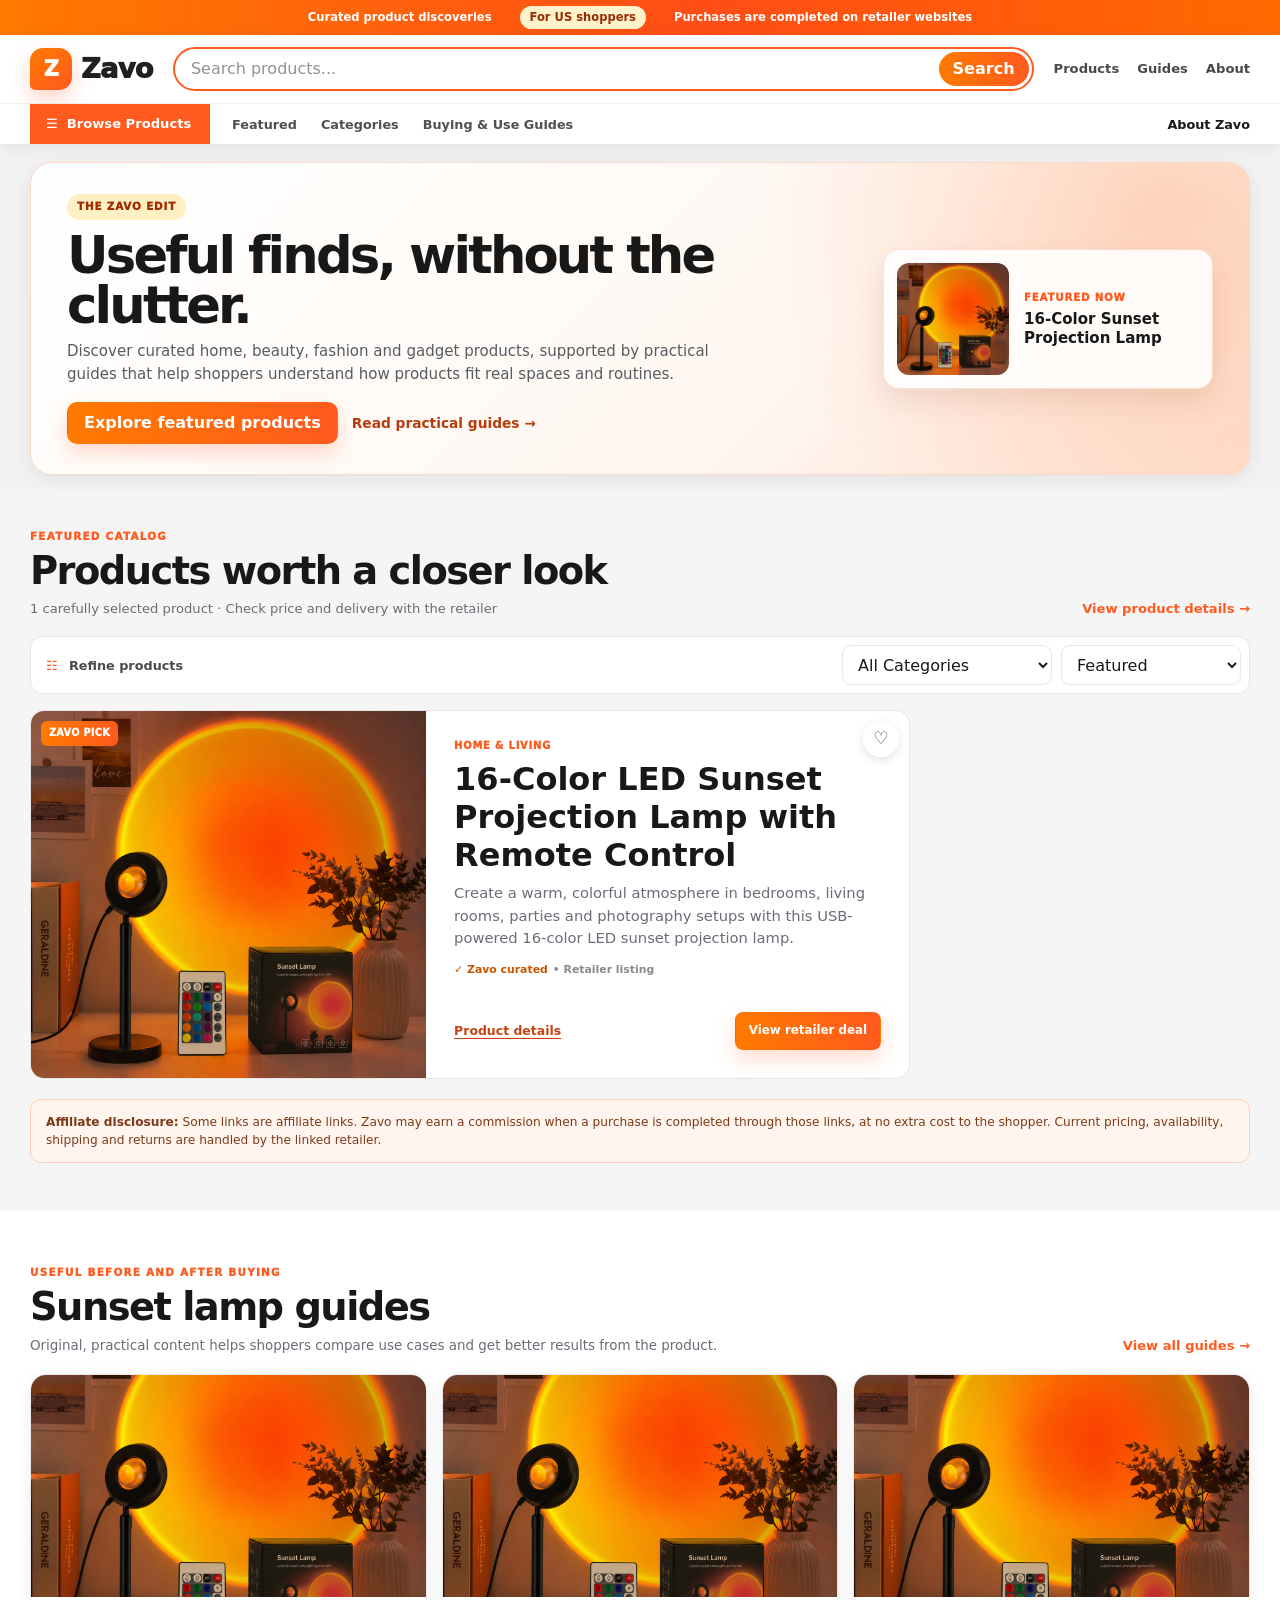
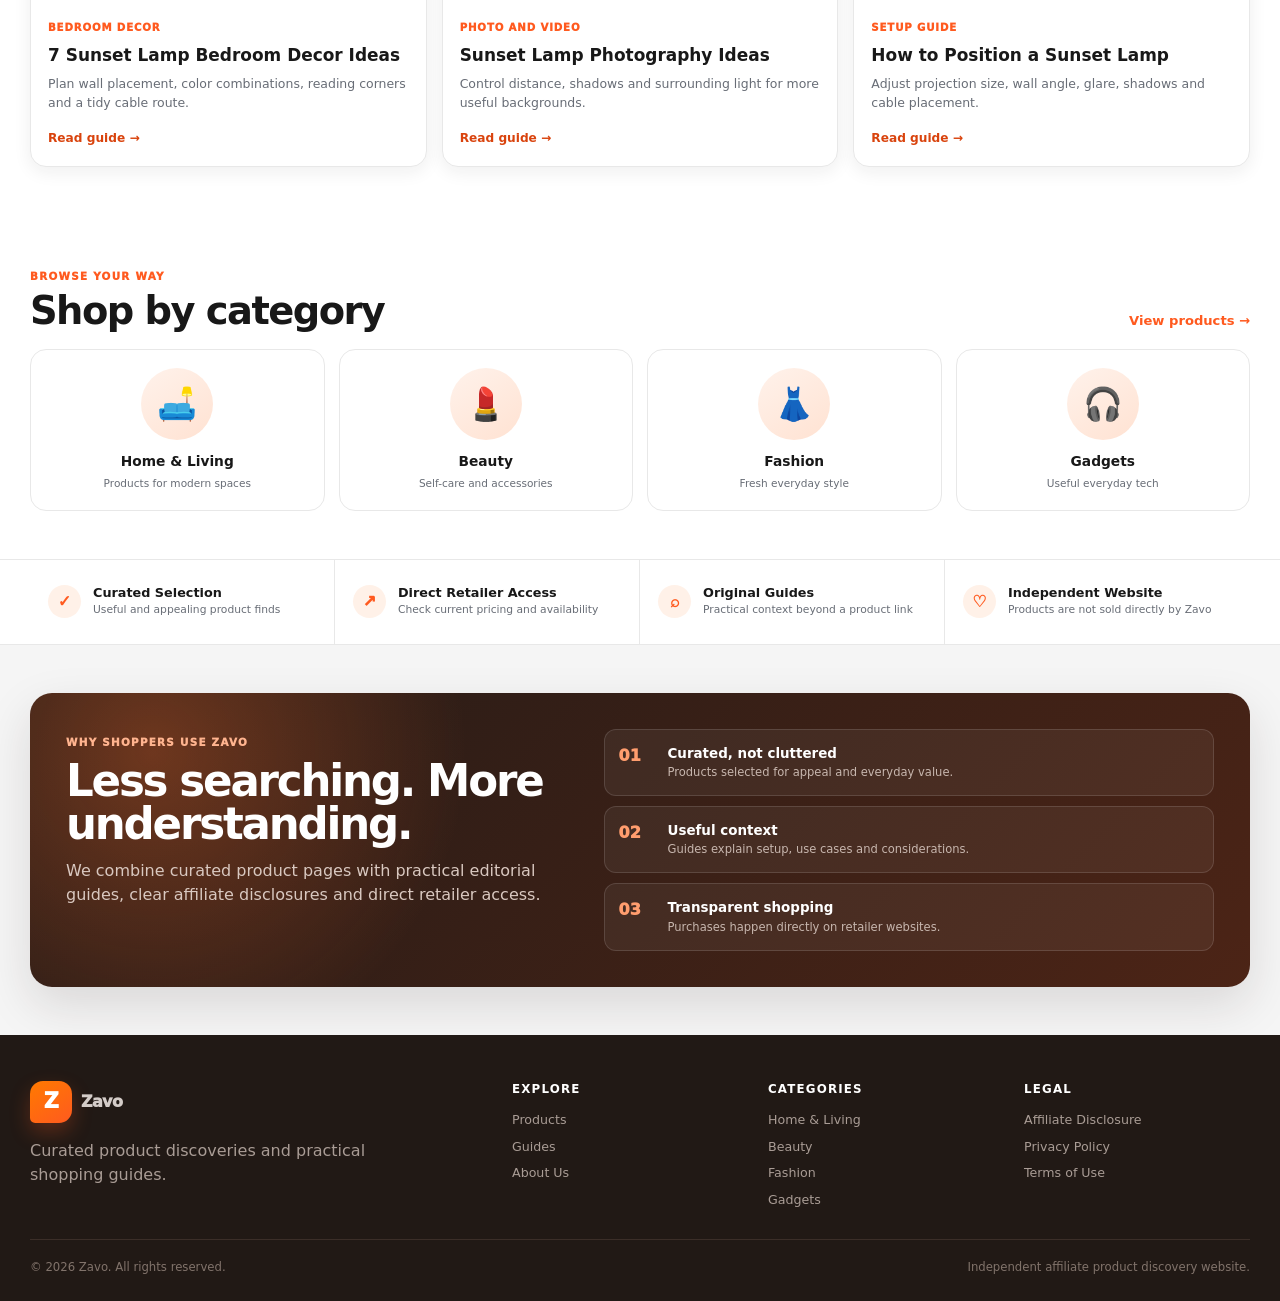
==== commit 4040eb4f: "Improve product purchase call-to-action" ====
--- a/index.html
+++ b/index.html
@@ -4,6 +4,7 @@
   <meta charset="UTF-8">
   <meta name="viewport" content="width=device-width, initial-scale=1.0">
   <meta name="google-site-verification" content="3lWCCEf44x6k8HCtnCnUIT6Yq9rmfZUGEID5cFMAbwE">
+  <meta name="p:domain_verify" content="373c9438de98d4055bed395a0aca6b87">
   <title>Zavo | Curated Home, Beauty, Fashion & Gadget Finds</title>
   <meta name="description" content="Discover curated home, beauty, fashion and gadget finds on Zavo, plus practical shopping and product-use guides.">
   <meta name="robots" content="index, follow, max-image-preview:large, max-snippet:-1, max-video-preview:-1">
@@ -140,7 +141,7 @@
     <section id="shop" class="section product-market-section">
       <div class="container">
         <div class="market-section-head product-heading">
-          <div><span class="eyebrow">Featured catalog</span><h2>Products worth a closer look</h2><p><span id="productCount">1</span> product available to explore</p></div>
+          <div><span class="eyebrow">Featured catalog</span><h2>Products worth a closer look</h2><p><span id="productCount">1</span> carefully selected product · Check price and delivery with the retailer</p></div>
           <a href="products/16-color-led-sunset-projection-lamp.html">View product details →</a>
         </div>
         <div class="shop-toolbar" aria-label="Product filters">
@@ -160,7 +161,7 @@
               <h3 class="product-title"><a href="products/16-color-led-sunset-projection-lamp.html">16-Color LED Sunset Projection Lamp with Remote Control</a></h3>
               <p class="product-description">Create a warm, colorful atmosphere in bedrooms, living rooms, parties and photography setups with this USB-powered projection lamp.</p>
               <div class="product-confidence">✓ Zavo curated <span>• Retailer listing</span></div>
-              <div class="product-meta"><a class="product-details-link" href="products/16-color-led-sunset-projection-lamp.html">Product details</a><a class="btn btn-primary product-link" data-cta-location="home_product_card" href="https://s.click.aliexpress.com/e/_c3yYJHFD" target="_blank" rel="nofollow sponsored noopener">View retailer deal</a></div>
+              <div class="product-meta"><a class="product-details-link" href="products/16-color-led-sunset-projection-lamp.html">Product details</a><a class="btn btn-primary product-link" data-cta-location="home_product_card" href="https://s.click.aliexpress.com/e/_c3yYJHFD" target="_blank" rel="nofollow sponsored noopener">Get Product <span aria-hidden="true">→</span></a></div>
             </div>
           </article>
         </div>
